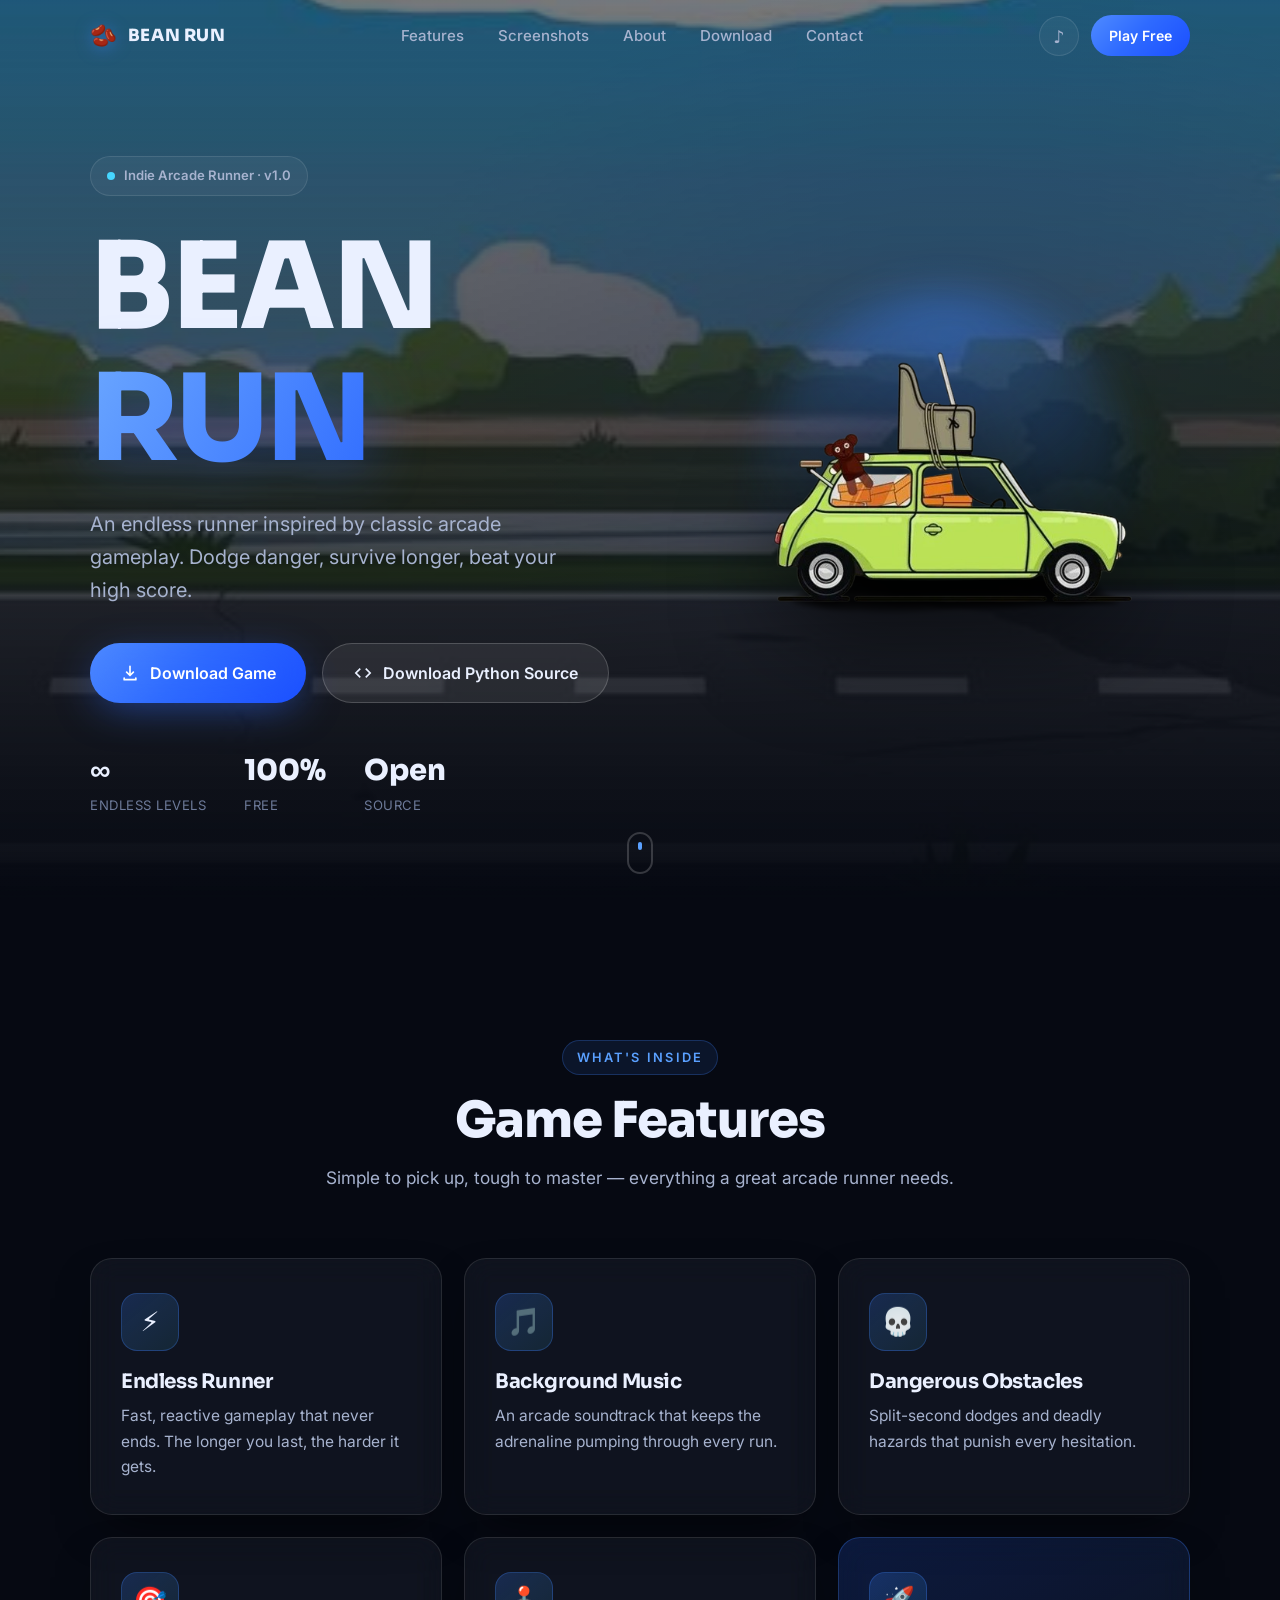
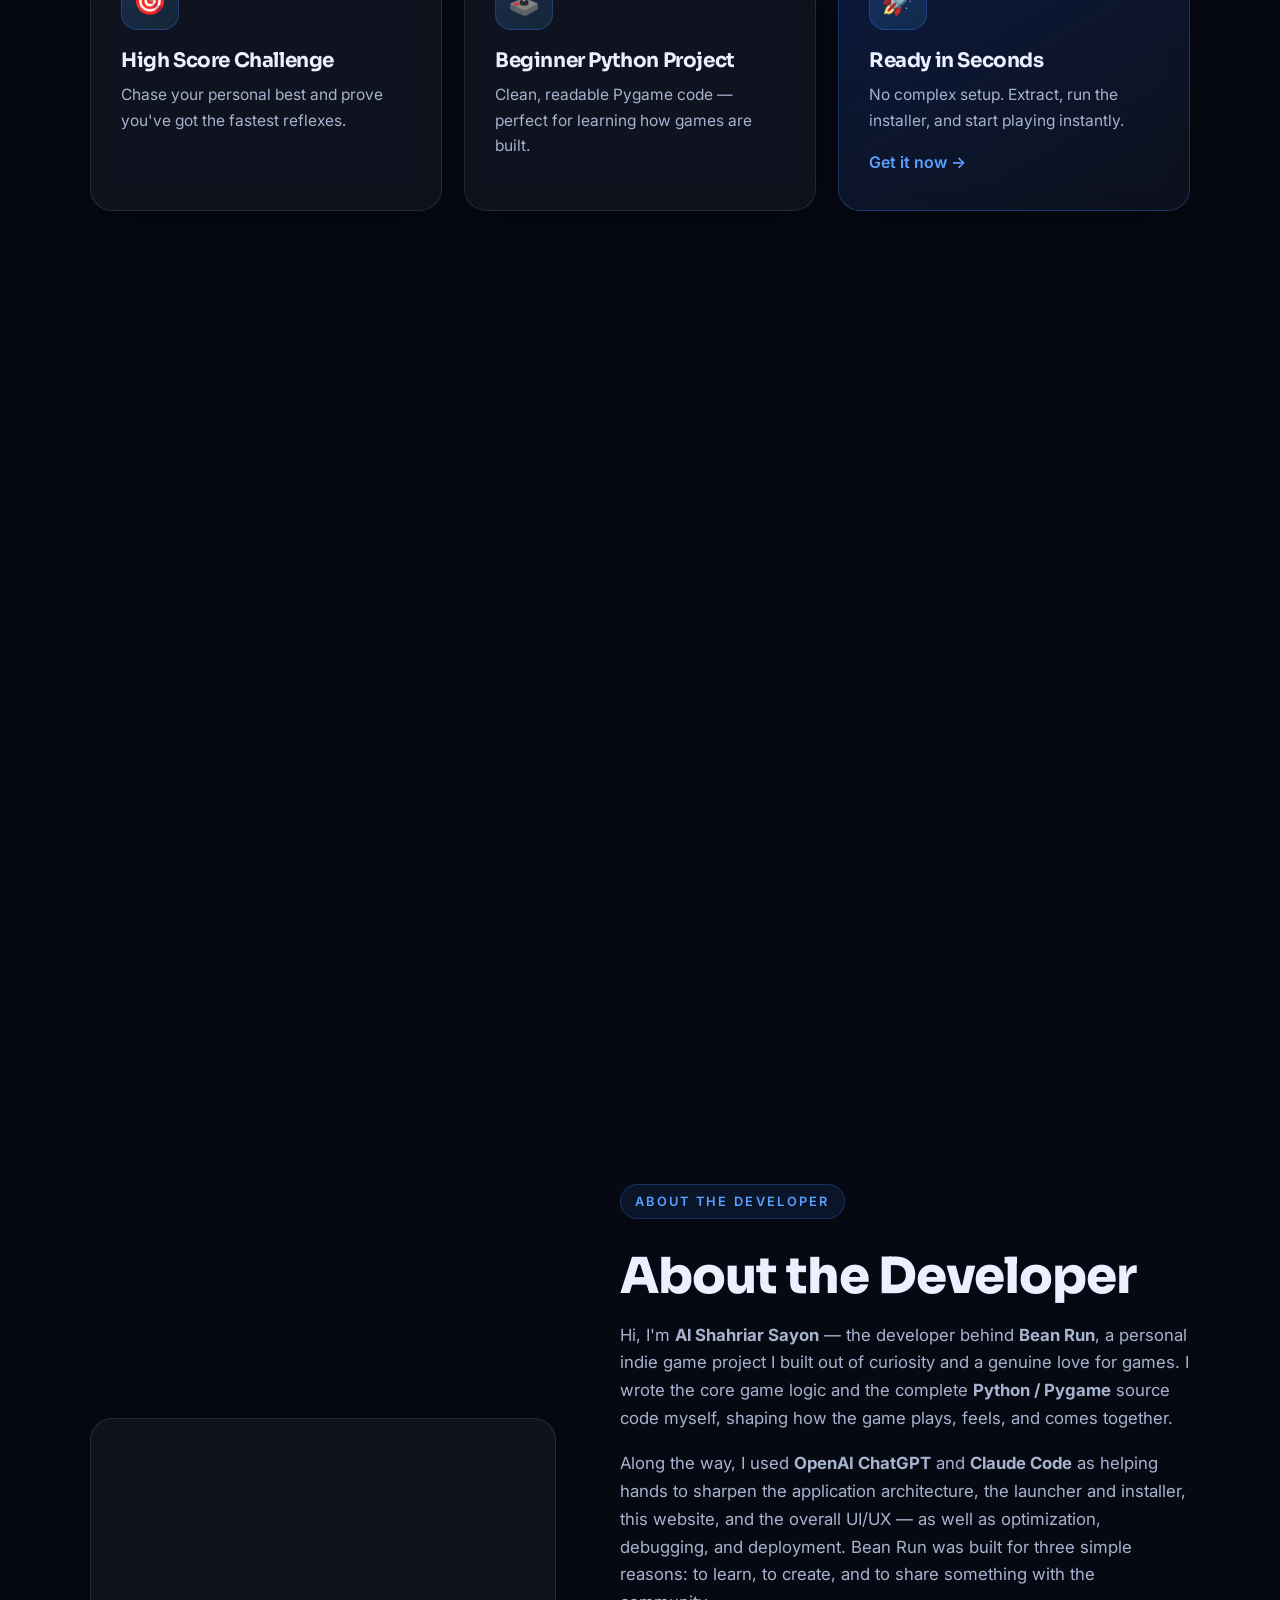
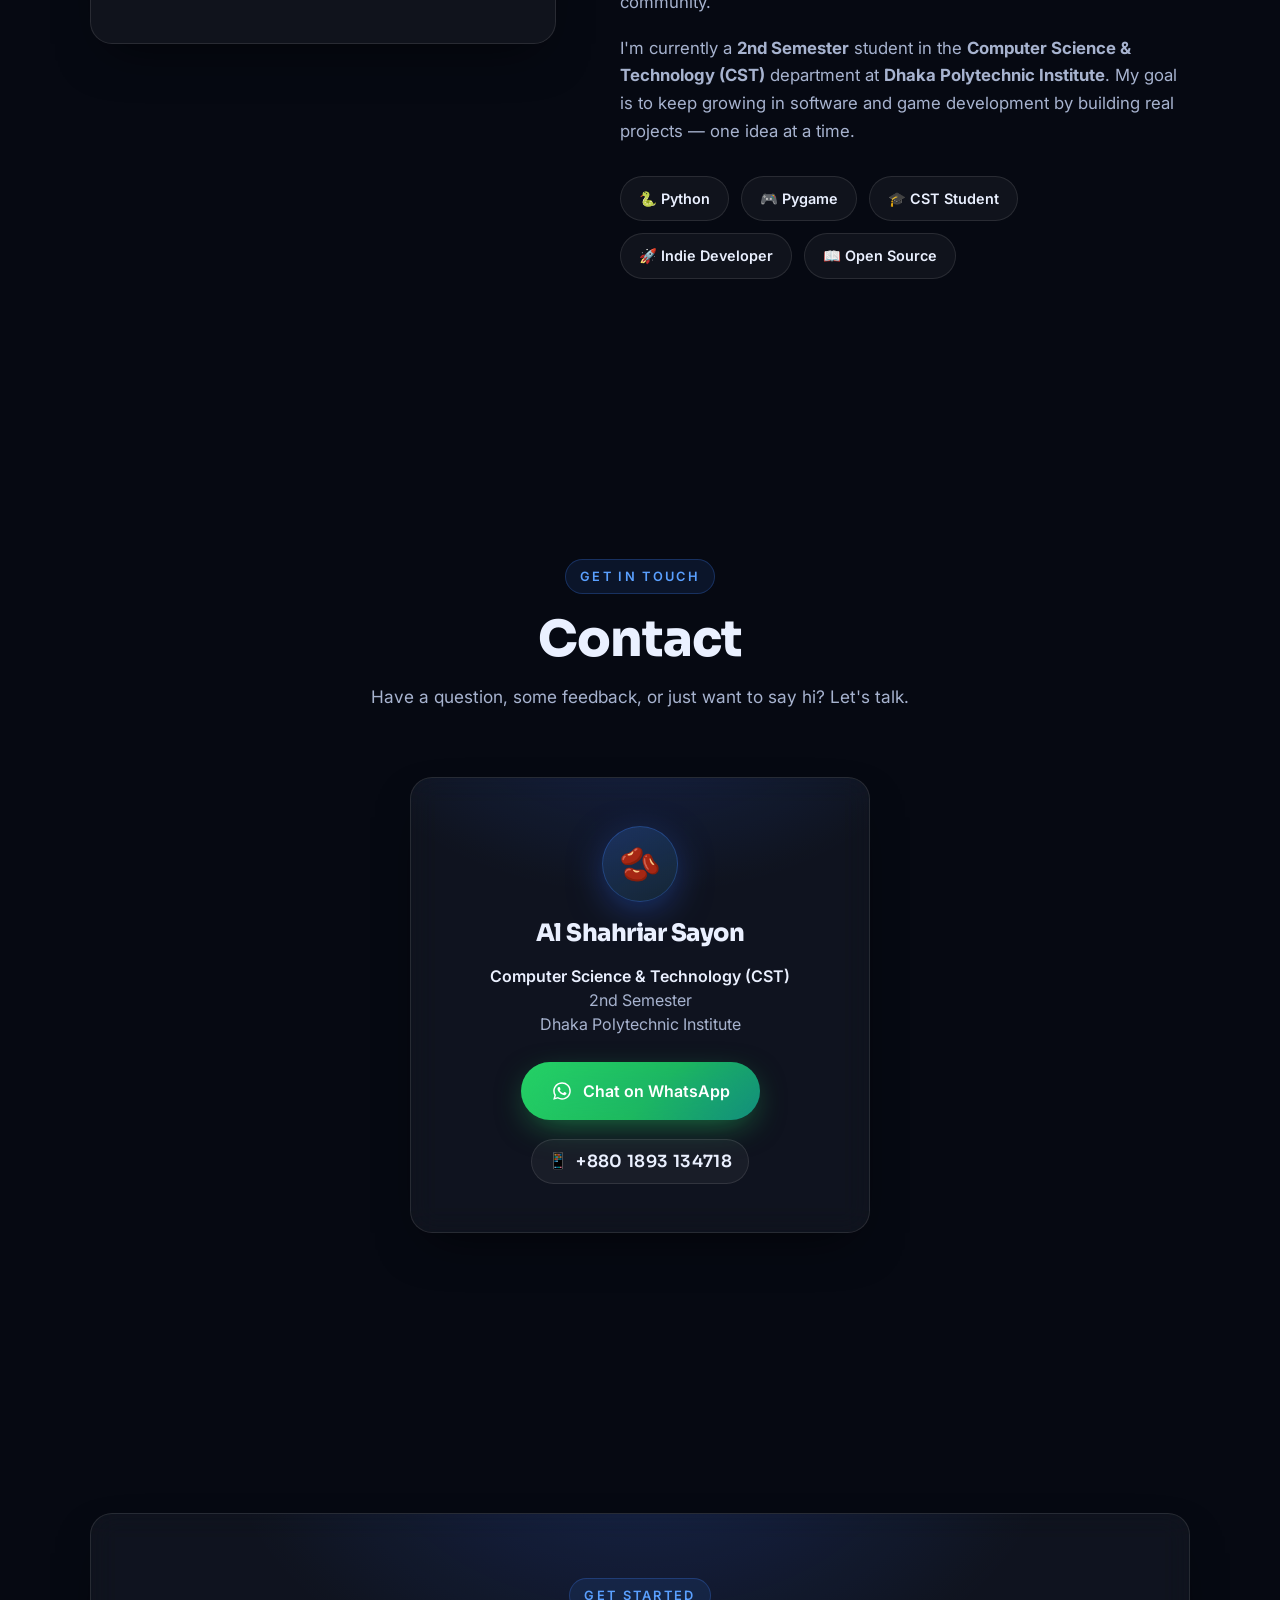
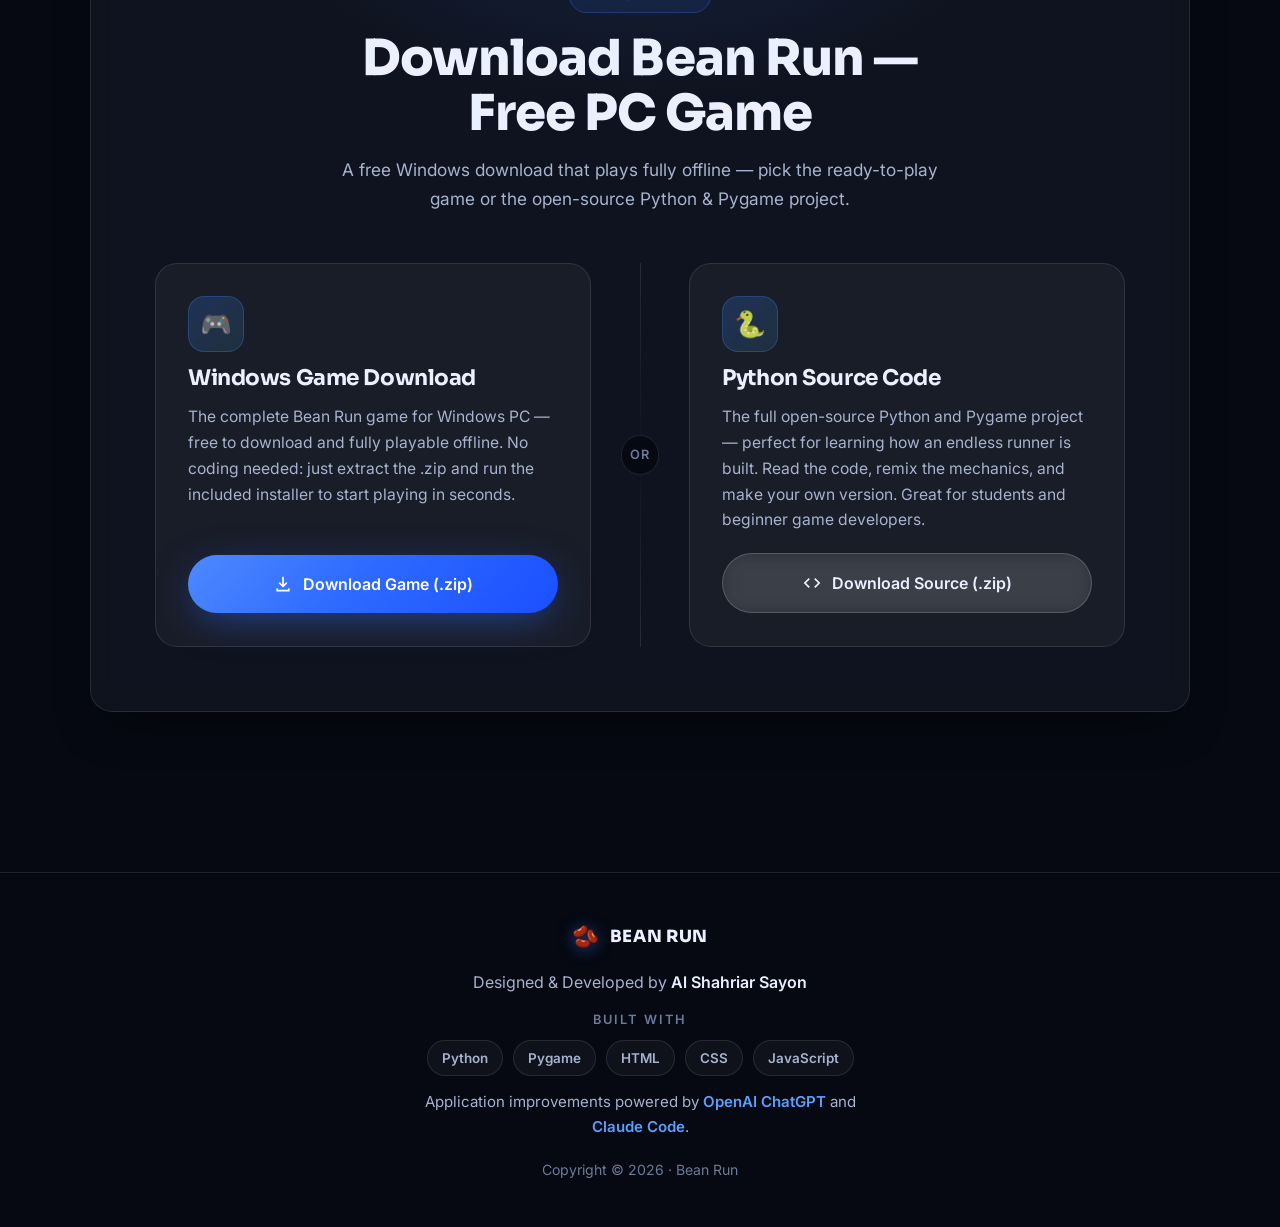
==== index.html @ 78204b46 "Add files via upload" ====
<!DOCTYPE html>
<html lang="en">
<head>
  <meta charset="UTF-8" />
  <meta name="viewport" content="width=device-width, initial-scale=1.0" />

  <!-- ============ PRIMARY SEO META ============ -->
  <title>Bean Run — Endless Arcade Runner | Free Python &amp; Pygame Game</title>
  <meta name="description" content="Bean Run is a free endless arcade runner made with Python and Pygame — a fun, Mr Bean inspired casual runner. Dodge danger, survive longer, and beat your high score. Download the Windows game or the open-source Python code." />
  <meta name="keywords" content="Bean Run, Bean Run Game, Bean Runner, Python Game, Pygame Game, Endless Runner, Arcade Runner, Free PC Game, Mr Bean Inspired Runner, Mr Bean Style Game, Casual Endless Runner, open source game" />
  <meta name="author" content="Al Shahriar Sayon" />
  <meta name="creator" content="Al Shahriar Sayon" />
  <meta name="publisher" content="Bean Run" />
  <meta name="application-name" content="Bean Run" />
  <meta name="robots" content="index, follow, max-image-preview:large, max-snippet:-1, max-video-preview:-1" />
  <meta name="googlebot" content="index, follow, max-image-preview:large, max-snippet:-1, max-video-preview:-1" />
  <meta name="rating" content="General" />
  <meta name="theme-color" content="#060912" />
  <meta name="color-scheme" content="dark" />
  <meta name="format-detection" content="telephone=no" />

  <!-- Canonical -->
  <link rel="canonical" href="https://mr-bean-run.vercel.app/" />

  <!-- ============ FAVICONS / ICONS ============ -->
  <link rel="icon" href="/assets/icon.ico" sizes="any" />
  <link rel="icon" type="image/x-icon" href="/assets/icon.ico" />
  <link rel="shortcut icon" href="/assets/icon.ico" />
  <link rel="apple-touch-icon" href="/assets/icon.ico" />
  <link rel="mask-icon" href="/assets/icon.ico" color="#3d82ff" />

  <!-- Web app manifests -->
  <link rel="manifest" href="/site.webmanifest" />

  <!-- Microsoft Tile -->
  <meta name="msapplication-TileColor" content="#060912" />
  <meta name="msapplication-TileImage" content="/assets/icon.ico" />
  <meta name="msapplication-config" content="/browserconfig.xml" />

  <!-- ============ OPEN GRAPH (Facebook · Discord · LinkedIn) ============ -->
  <meta property="og:type" content="website" />
  <meta property="og:site_name" content="Bean Run" />
  <meta property="og:title" content="Bean Run — Endless Arcade Runner | Free Python &amp; Pygame Game" />
  <meta property="og:description" content="A free, Mr Bean inspired endless arcade runner built with Python &amp; Pygame. Dodge danger, survive longer, beat your high score." />
  <meta property="og:url" content="https://mr-bean-run.vercel.app/" />
  <meta property="og:image" content="https://mr-bean-run.vercel.app/assets/main.png" />
  <meta property="og:image:secure_url" content="https://mr-bean-run.vercel.app/assets/main.png" />
  <meta property="og:image:type" content="image/png" />
  <meta property="og:image:width" content="1200" />
  <meta property="og:image:height" content="630" />
  <meta property="og:image:alt" content="Bean Run — endless arcade runner gameplay art" />
  <meta property="og:locale" content="en_US" />

  <!-- ============ TWITTER / X CARD ============ -->
  <meta name="twitter:card" content="summary_large_image" />
  <meta name="twitter:title" content="Bean Run — Endless Arcade Runner | Free Python &amp; Pygame Game" />
  <meta name="twitter:description" content="A free, Mr Bean inspired endless arcade runner built with Python &amp; Pygame. Dodge danger, survive longer, beat your high score." />
  <meta name="twitter:image" content="https://mr-bean-run.vercel.app/assets/main.png" />
  <meta name="twitter:image:alt" content="Bean Run — endless arcade runner gameplay art" />

  <!-- ============ PERFORMANCE HINTS ============ -->
  <link rel="preconnect" href="https://fonts.googleapis.com" />
  <link rel="preconnect" href="https://fonts.gstatic.com" crossorigin />
  <link rel="preload" as="image" href="assets/bg.jpg" fetchpriority="high" />
  <link rel="preload" as="image" href="assets/main.png" fetchpriority="high" />
  <link rel="preload" as="style" href="style.css" />

  <!-- Fonts -->
  <link href="https://fonts.googleapis.com/css2?family=Sora:wght@400;600;700;800&family=Inter:wght@400;500;600&display=swap" rel="stylesheet" />

  <link rel="stylesheet" href="style.css" />

  <!-- ============ STRUCTURED DATA (JSON-LD) ============ -->
  <script type="application/ld+json">
  {
    "@context": "https://schema.org",
    "@graph": [
      {
        "@type": "WebSite",
        "@id": "https://mr-bean-run.vercel.app/#website",
        "url": "https://mr-bean-run.vercel.app/",
        "name": "Bean Run",
        "description": "Free endless arcade runner built with Python and Pygame — a Mr Bean inspired casual runner game.",
        "inLanguage": "en",
        "publisher": { "@id": "https://mr-bean-run.vercel.app/#organization" }
      },
      {
        "@type": "Organization",
        "@id": "https://mr-bean-run.vercel.app/#organization",
        "name": "Bean Run",
        "url": "https://mr-bean-run.vercel.app/",
        "logo": {
          "@type": "ImageObject",
          "url": "https://mr-bean-run.vercel.app/assets/icon.ico"
        },
        "founder": {
          "@type": "Person",
          "name": "Al Shahriar Sayon"
        }
      },
      {
        "@type": "VideoGame",
        "@id": "https://mr-bean-run.vercel.app/#game",
        "name": "Bean Run",
        "alternateName": ["Bean Runner", "Bean Run Game", "Mr Bean Runner"],
        "url": "https://mr-bean-run.vercel.app/",
        "description": "Bean Run is a free, Mr Bean inspired endless arcade runner built with Python and Pygame. Dodge danger, survive longer, and beat your high score.",
        "image": "https://mr-bean-run.vercel.app/assets/main.png",
        "screenshot": [
          "https://mr-bean-run.vercel.app/assets/start.png",
          "https://mr-bean-run.vercel.app/assets/main.png",
          "https://mr-bean-run.vercel.app/assets/Danger.png",
          "https://mr-bean-run.vercel.app/assets/Game%20over.png"
        ],
        "genre": ["Arcade", "Endless Runner", "Casual", "Indie"],
        "gamePlatform": ["PC", "Windows"],
        "operatingSystem": "Windows",
        "applicationCategory": "GameApplication",
        "playMode": "SinglePlayer",
        "inLanguage": "en",
        "author": { "@type": "Person", "name": "Al Shahriar Sayon" },
        "publisher": { "@id": "https://mr-bean-run.vercel.app/#organization" },
        "softwareVersion": "1.0",
        "offers": {
          "@type": "Offer",
          "price": "0",
          "priceCurrency": "USD",
          "availability": "https://schema.org/InStock",
          "url": "https://mr-bean-run.vercel.app/#download"
        }
      },
      {
        "@type": "SoftwareApplication",
        "@id": "https://mr-bean-run.vercel.app/#software",
        "name": "Bean Run",
        "operatingSystem": "Windows",
        "applicationCategory": "GameApplication",
        "softwareVersion": "1.0",
        "downloadUrl": "https://mr-bean-run.vercel.app/#download",
        "fileFormat": "application/zip",
        "programmingLanguage": "Python",
        "description": "Free endless arcade runner for Windows built with Python and Pygame. Download the ready-to-play game or the open-source Python source code.",
        "author": { "@type": "Person", "name": "Al Shahriar Sayon" },
        "offers": {
          "@type": "Offer",
          "price": "0",
          "priceCurrency": "USD",
          "availability": "https://schema.org/InStock"
        }
      },
      {
        "@type": "BreadcrumbList",
        "@id": "https://mr-bean-run.vercel.app/#breadcrumb",
        "itemListElement": [
          { "@type": "ListItem", "position": 1, "name": "Home", "item": "https://mr-bean-run.vercel.app/" },
          { "@type": "ListItem", "position": 2, "name": "Features", "item": "https://mr-bean-run.vercel.app/#features" },
          { "@type": "ListItem", "position": 3, "name": "Screenshots", "item": "https://mr-bean-run.vercel.app/#screenshots" },
          { "@type": "ListItem", "position": 4, "name": "About", "item": "https://mr-bean-run.vercel.app/#about" },
          { "@type": "ListItem", "position": 5, "name": "Download", "item": "https://mr-bean-run.vercel.app/#download" },
          { "@type": "ListItem", "position": 6, "name": "Contact", "item": "https://mr-bean-run.vercel.app/#contact" }
        ]
      }
    ]
  }
  </script>
</head>
<body>

  <!-- Animated particle background (canvas) -->
  <canvas id="particles" aria-hidden="true"></canvas>

  <!-- ============ NAVBAR ============ -->
  <header class="nav" id="nav">
    <div class="nav__inner container">
      <a href="#hero" class="nav__brand" aria-label="Bean Run home">
        <span class="nav__logo">🫘</span>
        <span class="nav__name">BEAN&nbsp;RUN</span>
      </a>

      <nav class="nav__links" aria-label="Primary">
        <a href="#features">Features</a>
        <a href="#screenshots">Screenshots</a>
        <a href="#about">About</a>
        <a href="#download">Download</a>
        <a href="#contact">Contact</a>
      </nav>

      <div class="nav__actions">
        <!-- Background music toggle (uses music.mp3) -->
        <button id="musicToggle" class="music-btn" aria-pressed="false" aria-label="Toggle background music" title="Toggle music">
          <span class="music-btn__icon">♪</span>
        </button>
        <a href="https://mega.nz/file/xd0n3I4A#4ooSatljnkXwECrSktb1KeLJcZ2_J_7GzlfDALbh_UU" class="btn btn--mini" target="_blank" rel="noopener noreferrer">Play Free</a>
        <button id="navToggle" class="nav__burger" aria-label="Open menu" aria-expanded="false">
          <span></span><span></span><span></span>
        </button>
      </div>
    </div>
  </header>

  <main>
    <!-- ============ HERO ============ -->
    <section class="hero" id="hero">
      <!-- Parallax background layer -->
      <div class="hero__bg" id="heroBg"></div>
      <div class="hero__overlay"></div>

      <div class="hero__inner container">
        <div class="hero__content reveal" data-reveal="up">
          <span class="hero__badge">
            <span class="pulse-dot"></span> Indie Arcade Runner · v1.0
          </span>

          <h1 class="hero__title">
            <span class="hero__title-line">BEAN</span>
            <span class="hero__title-line hero__title-accent">RUN</span>
          </h1>

          <p class="hero__subtitle">
            An endless runner inspired by classic arcade gameplay.
            Dodge danger, survive longer, beat your high score.
          </p>

          <div class="hero__cta">
            <a href="https://mega.nz/file/xd0n3I4A#4ooSatljnkXwECrSktb1KeLJcZ2_J_7GzlfDALbh_UU" class="btn btn--primary ripple" data-glow target="_blank" rel="noopener noreferrer">
              <svg class="btn__icon" viewBox="0 0 24 24" width="20" height="20" aria-hidden="true">
                <path fill="currentColor" d="M12 3a1 1 0 0 1 1 1v8.59l2.3-2.3a1 1 0 1 1 1.4 1.42l-4 4a1 1 0 0 1-1.4 0l-4-4a1 1 0 1 1 1.4-1.42l2.3 2.3V4a1 1 0 0 1 1-1Zm-7 14a1 1 0 0 1 1 1v1h12v-1a1 1 0 1 1 2 0v2a1 1 0 0 1-1 1H5a1 1 0 0 1-1-1v-2a1 1 0 0 1 1-1Z"/>
              </svg>
              <span>Download Game</span>
            </a>

            <a href="Downloads/PYLITE%20GAME.zip" download class="btn btn--glass ripple">
              <svg class="btn__icon" viewBox="0 0 24 24" width="20" height="20" aria-hidden="true">
                <path fill="currentColor" d="M9.4 16.6 4.8 12l4.6-4.6L8 6l-6 6 6 6 1.4-1.4Zm5.2 0L19.2 12l-4.6-4.6L16 6l6 6-6 6-1.4-1.4Z"/>
              </svg>
              <span>Download Python Source</span>
            </a>
          </div>

          <ul class="hero__stats">
            <li><strong>∞</strong><span>Endless Levels</span></li>
            <li><strong>100%</strong><span>Free</span></li>
            <li><strong>Open</strong><span>Source</span></li>
          </ul>
        </div>

        <div class="hero__art reveal" data-reveal="right">
          <div class="hero__art-glow"></div>
          <img src="assets/main.png" alt="Bean Run gameplay — the bean character running and dodging obstacles in this Python and Pygame endless arcade runner" class="hero__img floating" width="520" height="520" decoding="async" fetchpriority="high" />
        </div>
      </div>

      <a href="#features" class="hero__scroll" aria-label="Scroll to features">
        <span class="mouse"></span>
      </a>
    </section>

    <!-- ============ FEATURES ============ -->
    <section class="section features" id="features">
      <div class="container">
        <div class="section__head reveal" data-reveal="up">
          <span class="eyebrow">What's inside</span>
          <h2 class="section__title">Game Features</h2>
          <p class="section__lead">Simple to pick up, tough to master — everything a great arcade runner needs.</p>
        </div>

        <div class="feature-grid">
          <article class="card feature-card reveal" data-reveal="up" style="--d:0ms">
            <div class="feature-card__icon">⚡</div>
            <h3>Endless Runner</h3>
            <p>Fast, reactive gameplay that never ends. The longer you last, the harder it gets.</p>
          </article>

          <article class="card feature-card reveal" data-reveal="up" style="--d:80ms">
            <div class="feature-card__icon">🎵</div>
            <h3>Background Music</h3>
            <p>An arcade soundtrack that keeps the adrenaline pumping through every run.</p>
          </article>

          <article class="card feature-card reveal" data-reveal="up" style="--d:160ms">
            <div class="feature-card__icon">💀</div>
            <h3>Dangerous Obstacles</h3>
            <p>Split-second dodges and deadly hazards that punish every hesitation.</p>
          </article>

          <article class="card feature-card reveal" data-reveal="up" style="--d:240ms">
            <div class="feature-card__icon">🎯</div>
            <h3>High Score Challenge</h3>
            <p>Chase your personal best and prove you've got the fastest reflexes.</p>
          </article>

          <article class="card feature-card reveal" data-reveal="up" style="--d:320ms">
            <div class="feature-card__icon">🕹️</div>
            <h3>Beginner Python Project</h3>
            <p>Clean, readable Pygame code — perfect for learning how games are built.</p>
          </article>

          <article class="card feature-card feature-card--cta reveal" data-reveal="up" style="--d:400ms">
            <div class="feature-card__icon">🚀</div>
            <h3>Ready in Seconds</h3>
            <p>No complex setup. Extract, run the installer, and start playing instantly.</p>
            <a href="#download" class="feature-card__link">Get it now →</a>
          </article>
        </div>
      </div>
    </section>

    <!-- ============ SCREENSHOTS ============ -->
    <section class="section screenshots" id="screenshots">
      <div class="container">
        <div class="section__head reveal" data-reveal="up">
          <span class="eyebrow">Take a look</span>
          <h2 class="section__title">Screenshots</h2>
          <p class="section__lead">Click any image to view it up close.</p>
        </div>

        <div class="gallery">
          <button class="shot reveal" data-reveal="up" data-full="assets/start.png" style="--d:0ms" aria-label="View Bean Run start screen full size">
            <img src="assets/start.png" alt="Bean Run start screen with the game title and play prompt" loading="lazy" decoding="async" />
            <span class="shot__caption">Start Screen</span>
          </button>

          <button class="shot reveal" data-reveal="up" data-full="assets/main.png" style="--d:80ms" aria-label="View Bean Run gameplay full size">
            <img src="assets/main.png" alt="Bean Run in-game action showing the bean character running past arcade obstacles" loading="lazy" decoding="async" />
            <span class="shot__caption">Gameplay</span>
          </button>

          <button class="shot reveal" data-reveal="up" data-full="assets/Danger.png" style="--d:160ms" aria-label="View Bean Run danger moment full size">
            <img src="assets/Danger.png" alt="Bean Run danger moment as the player dodges a deadly obstacle" loading="lazy" decoding="async" />
            <span class="shot__caption">Danger!</span>
          </button>

          <button class="shot reveal" data-reveal="up" data-full="assets/Game over.png" style="--d:240ms" aria-label="View Bean Run game over screen full size">
            <img src="assets/Game over.png" alt="Bean Run game over screen displaying the final high score" loading="lazy" decoding="async" />
            <span class="shot__caption">Game Over</span>
          </button>
        </div>
      </div>
    </section>

    <!-- ============ ABOUT ============ -->
    <section class="section about" id="about" aria-labelledby="about-title">
      <div class="container about__grid">
        <div class="about__art reveal" data-reveal="right">
          <div class="card about__frame">
            <img src="assets/start.png" alt="Bean Run title art from the Python and Pygame endless arcade runner" loading="lazy" decoding="async" width="960" height="720" />
          </div>
        </div>

        <div class="about__content reveal" data-reveal="up">
          <span class="eyebrow">About the developer</span>
          <h2 class="section__title" id="about-title">About the Developer</h2>
          <p>
            Hi, I'm <strong>Al Shahriar Sayon</strong> — the developer behind <strong>Bean Run</strong>,
            a personal indie game project I built out of curiosity and a genuine love for games.
            I wrote the core game logic and the complete <strong>Python / Pygame</strong> source
            code myself, shaping how the game plays, feels, and comes together.
          </p>
          <p>
            Along the way, I used <strong>OpenAI ChatGPT</strong> and <strong>Claude Code</strong>
            as helping hands to sharpen the application architecture, the launcher and installer,
            this website, and the overall UI/UX — as well as optimization, debugging, and deployment.
            Bean Run was built for three simple reasons: to learn, to create, and to share something
            with the community.
          </p>
          <p>
            I'm currently a <strong>2nd Semester</strong> student in the
            <strong>Computer Science &amp; Technology (CST)</strong> department at
            <strong>Dhaka Polytechnic Institute</strong>. My goal is to keep growing in software
            and game development by building real projects — one idea at a time.
          </p>

          <ul class="about__tags">
            <li>🐍 Python</li>
            <li>🎮 Pygame</li>
            <li>🎓 CST Student</li>
            <li>🚀 Indie Developer</li>
            <li>📖 Open Source</li>
          </ul>
        </div>
      </div>
    </section>

    <!-- ============ CONTACT ============ -->
    <section class="section contact" id="contact" aria-labelledby="contact-title">
      <div class="container">
        <div class="section__head reveal" data-reveal="up">
          <span class="eyebrow">Get in touch</span>
          <h2 class="section__title" id="contact-title">Contact</h2>
          <p class="section__lead">Have a question, some feedback, or just want to say hi? Let's talk.</p>
        </div>

        <div class="contact__card card reveal" data-reveal="up" role="group" aria-label="Developer contact details">
          <div class="contact__avatar" aria-hidden="true">🫘</div>

          <h3 class="contact__name">Al Shahriar Sayon</h3>

          <dl class="contact__edu">
            <dt class="visually-hidden">Field of study</dt>
            <dd>Computer Science &amp; Technology (CST)</dd>
            <dt class="visually-hidden">Semester</dt>
            <dd>2nd Semester</dd>
            <dt class="visually-hidden">Institute</dt>
            <dd>Dhaka Polytechnic Institute</dd>
          </dl>

          <a
            href="https://wa.me/8801893134718"
            class="btn wa-btn ripple"
            target="_blank"
            rel="noopener noreferrer"
            aria-label="Chat with Al Shahriar Sayon on WhatsApp (opens in a new tab)"
          >
            <svg class="wa-btn__icon" viewBox="0 0 32 32" width="22" height="22" aria-hidden="true" focusable="false">
              <path fill="currentColor" d="M16.003 3.2c-7.06 0-12.8 5.74-12.8 12.8 0 2.257.59 4.462 1.712 6.41L3.2 28.8l6.57-1.723a12.74 12.74 0 0 0 6.233 1.613h.005c7.06 0 12.8-5.74 12.8-12.8 0-3.42-1.332-6.635-3.752-9.056A12.72 12.72 0 0 0 16.003 3.2Zm0 23.36h-.004a10.6 10.6 0 0 1-5.4-1.48l-.387-.23-4.003 1.05 1.068-3.903-.252-.4a10.56 10.56 0 0 1-1.62-5.6c0-5.867 4.774-10.64 10.645-10.64a10.57 10.57 0 0 1 7.52 3.122 10.55 10.55 0 0 1 3.116 7.524c0 5.868-4.773 10.641-10.68 10.641Zm5.84-7.968c-.32-.16-1.893-.934-2.187-1.04-.293-.107-.507-.16-.72.16-.213.32-.826 1.04-1.013 1.253-.187.213-.373.24-.693.08-.32-.16-1.35-.498-2.573-1.588-.951-.848-1.593-1.896-1.78-2.216-.187-.32-.02-.493.14-.652.144-.144.32-.373.48-.56.16-.187.213-.32.32-.533.107-.213.053-.4-.027-.56-.08-.16-.72-1.735-.987-2.375-.26-.624-.524-.54-.72-.55l-.613-.01c-.213 0-.56.08-.853.4-.293.32-1.12 1.094-1.12 2.669 0 1.574 1.147 3.095 1.307 3.308.16.213 2.253 3.44 5.46 4.826.763.33 1.358.527 1.822.674.766.244 1.463.21 2.014.127.614-.092 1.893-.774 2.16-1.52.267-.747.267-1.387.187-1.52-.08-.134-.293-.213-.613-.373Z"/>
            </svg>
            <span>Chat on WhatsApp</span>
          </a>

          <a class="contact__phone" href="https://wa.me/8801893134718" target="_blank" rel="noopener noreferrer" aria-label="Phone number, plus eight eight zero one eight nine three one three four seven one eight">
            <span class="contact__phone-icon" aria-hidden="true">📱</span>
            +880 1893 134718
          </a>
        </div>
      </div>
    </section>

    <!-- ============ DOWNLOAD ============ -->
    <section class="section download" id="download">
      <div class="container">
        <div class="download__panel card reveal" data-reveal="up">
          <div class="download__head">
            <span class="eyebrow">Get started</span>
            <h2 class="section__title">Download Bean Run — Free PC Game</h2>
            <p class="section__lead">A free Windows download that plays fully offline — pick the ready-to-play game or the open-source Python &amp; Pygame project.</p>
          </div>

          <div class="download__grid">
            <div class="download__item">
              <div class="download__item-icon">🎮</div>
              <h3>Windows Game Download</h3>
              <p>
                The complete Bean Run game for Windows PC — free to download and fully
                playable offline. No coding needed: just extract the .zip and run the
                included installer to start playing in seconds.
              </p>
              <a href="https://mega.nz/file/xd0n3I4A#4ooSatljnkXwECrSktb1KeLJcZ2_J_7GzlfDALbh_UU" class="btn btn--primary ripple" data-glow target="_blank" rel="noopener noreferrer">
                <svg class="btn__icon" viewBox="0 0 24 24" width="20" height="20" aria-hidden="true">
                  <path fill="currentColor" d="M12 3a1 1 0 0 1 1 1v8.59l2.3-2.3a1 1 0 1 1 1.4 1.42l-4 4a1 1 0 0 1-1.4 0l-4-4a1 1 0 1 1 1.4-1.42l2.3 2.3V4a1 1 0 0 1 1-1Zm-7 14a1 1 0 0 1 1 1v1h12v-1a1 1 0 1 1 2 0v2a1 1 0 0 1-1 1H5a1 1 0 0 1-1-1v-2a1 1 0 0 1 1-1Z"/>
                </svg>
                <span>Download Game (.zip)</span>
              </a>
            </div>

            <div class="download__divider" aria-hidden="true"><span>or</span></div>

            <div class="download__item">
              <div class="download__item-icon">🐍</div>
              <h3>Python Source Code</h3>
              <p>
                The full open-source Python and Pygame project — perfect for learning how an
                endless runner is built. Read the code, remix the mechanics, and make your
                own version. Great for students and beginner game developers.
              </p>
              <a href="Downloads/PYLITE%20GAME.zip" download class="btn btn--glass ripple">
                <svg class="btn__icon" viewBox="0 0 24 24" width="20" height="20" aria-hidden="true">
                  <path fill="currentColor" d="M9.4 16.6 4.8 12l4.6-4.6L8 6l-6 6 6 6 1.4-1.4Zm5.2 0L19.2 12l-4.6-4.6L16 6l6 6-6 6-1.4-1.4Z"/>
                </svg>
                <span>Download Source (.zip)</span>
              </a>
            </div>
          </div>
        </div>
      </div>
    </section>
  </main>

  <!-- ============ FOOTER ============ -->
  <footer class="footer" aria-label="Site footer">
    <div class="container footer__inner">
      <div class="footer__brand">
        <span class="nav__logo">🫘</span>
        <span class="nav__name">BEAN&nbsp;RUN</span>
      </div>

      <p class="footer__credit">
        Designed &amp; Developed by <strong>Al Shahriar Sayon</strong>
      </p>

      <div class="footer__tech" aria-label="Built with">
        <span class="footer__tech-label">Built with</span>
        <ul class="footer__stack">
          <li>Python</li>
          <li>Pygame</li>
          <li>HTML</li>
          <li>CSS</li>
          <li>JavaScript</li>
        </ul>
      </div>

      <p class="footer__powered">
        Application improvements powered by
        <strong>OpenAI ChatGPT</strong> and <strong>Claude Code</strong>.
      </p>

      <p class="footer__copy">Copyright © 2026 · Bean Run</p>
    </div>
  </footer>

  <!-- ============ IMAGE MODAL ============ -->
  <div class="modal" id="modal" aria-hidden="true" role="dialog" aria-label="Screenshot preview">
    <button class="modal__close" id="modalClose" aria-label="Close preview">&times;</button>
    <img class="modal__img" id="modalImg" src="" alt="Screenshot preview" />
  </div>

  <!-- Background music -->
  <audio id="bgMusic" src="assets/music.mp3" loop preload="none"></audio>

  <script src="script.js"></script>
</body>
</html>
---- style.css ----
/* =========================================================
   BEAN RUN — Landing Page
   Modern glassmorphism · dark theme · blue accents
   ========================================================= */

/* ---------- Design tokens ---------- */
:root {
  --bg:            #060912;
  --bg-2:          #0a0f1e;
  --surface:       rgba(255, 255, 255, 0.045);
  --surface-2:     rgba(255, 255, 255, 0.08);
  --stroke:        rgba(255, 255, 255, 0.10);
  --stroke-strong: rgba(255, 255, 255, 0.18);

  --text:          #eaf0ff;
  --text-dim:      #a7b3cf;
  --text-faint:    #6d7a99;

  --blue:          #3d82ff;
  --blue-bright:   #5aa0ff;
  --cyan:          #46d6ff;
  --grad-blue:     linear-gradient(135deg, #4f8bff 0%, #2f6bff 45%, #1b4fff 100%);
  --grad-glow:     radial-gradient(circle at 50% 0%, rgba(61,130,255,.55), transparent 70%);

  --radius:        22px;
  --radius-sm:     14px;
  --shadow-soft:   0 20px 50px -20px rgba(0, 0, 0, .65);
  --shadow-glow:   0 10px 40px -8px rgba(47, 107, 255, .55);

  --maxw:          1180px;
  --ease:          cubic-bezier(.22, 1, .36, 1);
}

/* ---------- Reset ---------- */
*, *::before, *::after { box-sizing: border-box; margin: 0; padding: 0; }

html { scroll-behavior: smooth; -webkit-text-size-adjust: 100%; }

body {
  font-family: "Inter", system-ui, -apple-system, sans-serif;
  background: var(--bg);
  color: var(--text);
  line-height: 1.65;
  overflow-x: hidden;
  min-height: 100vh;
  /* subtle ambient blue glows behind everything */
  background-image:
    radial-gradient(45rem 45rem at 80% -10%, rgba(47,107,255,.16), transparent 60%),
    radial-gradient(40rem 40rem at 0% 20%, rgba(70,214,255,.08), transparent 55%);
  background-attachment: fixed;
}

img { display: block; max-width: 100%; height: auto; }
a { color: inherit; text-decoration: none; }
button { font-family: inherit; cursor: pointer; border: none; background: none; color: inherit; }

h1, h2, h3 { font-family: "Sora", "Inter", sans-serif; line-height: 1.1; letter-spacing: -.02em; }

/* ---------- Layout helpers ---------- */
.container { width: 100%; max-width: var(--maxw); margin-inline: auto; padding-inline: clamp(20px, 5vw, 40px); }

.section { padding-block: clamp(70px, 11vw, 140px); position: relative; }

.section__head { max-width: 640px; margin: 0 auto clamp(40px, 6vw, 66px); text-align: center; }
.eyebrow {
  display: inline-block;
  font-size: .8rem; font-weight: 600; letter-spacing: .18em; text-transform: uppercase;
  color: var(--blue-bright);
  padding: 6px 14px; border-radius: 999px;
  background: rgba(61,130,255,.10); border: 1px solid rgba(61,130,255,.25);
  margin-bottom: 18px;
}
.section__title { font-size: clamp(2rem, 4.5vw, 3.1rem); font-weight: 800; }
.section__lead { margin-top: 16px; color: var(--text-dim); font-size: 1.08rem; }

/* ---------- Particle canvas ---------- */
#particles {
  position: fixed; inset: 0; z-index: 0;
  width: 100%; height: 100%;
  pointer-events: none;
}

/* keep content above canvas */
.nav, main, .footer { position: relative; z-index: 2; }

/* =========================================================
   NAVBAR
   ========================================================= */
.nav {
  position: fixed; top: 0; left: 0; right: 0; z-index: 50;
  transition: background .4s var(--ease), backdrop-filter .4s var(--ease), border-color .4s;
  border-bottom: 1px solid transparent;
}
.nav.is-scrolled {
  background: rgba(6, 9, 18, .72);
  backdrop-filter: blur(16px) saturate(140%);
  -webkit-backdrop-filter: blur(16px) saturate(140%);
  border-bottom: 1px solid var(--stroke);
}
.nav__inner { display: flex; align-items: center; justify-content: space-between; height: 72px; gap: 18px; }

.nav__brand { display: flex; align-items: center; gap: 10px; font-family: "Sora", sans-serif; font-weight: 800; letter-spacing: .04em; }
.nav__logo { font-size: 1.35rem; filter: drop-shadow(0 2px 8px rgba(61,130,255,.5)); }
.nav__name { font-size: 1.05rem; }

.nav__links { display: flex; gap: 30px; }
.nav__links a {
  font-size: .94rem; color: var(--text-dim); font-weight: 500;
  position: relative; padding: 6px 2px; transition: color .25s;
}
.nav__links a::after {
  content: ""; position: absolute; left: 0; bottom: 0; height: 2px; width: 0;
  background: var(--grad-blue); border-radius: 2px; transition: width .3s var(--ease);
}
.nav__links a:hover { color: var(--text); }
.nav__links a:hover::after { width: 100%; }

.nav__actions { display: flex; align-items: center; gap: 12px; }

.music-btn {
  width: 40px; height: 40px; border-radius: 50%;
  display: grid; place-items: center;
  border: 1px solid var(--stroke); background: var(--surface);
  color: var(--text-dim); font-size: 1.1rem;
  transition: all .3s var(--ease);
}
.music-btn:hover { color: var(--text); border-color: var(--stroke-strong); transform: translateY(-2px); }
.music-btn.is-playing { color: #fff; background: var(--grad-blue); border-color: transparent; box-shadow: var(--shadow-glow); }
.music-btn.is-playing .music-btn__icon { animation: spin 3s linear infinite; }
@keyframes spin { to { transform: rotate(360deg); } }

.nav__burger { display: none; flex-direction: column; gap: 5px; width: 40px; height: 40px; align-items: center; justify-content: center; border-radius: 10px; border: 1px solid var(--stroke); background: var(--surface); }
.nav__burger span { display: block; width: 20px; height: 2px; background: var(--text); border-radius: 2px; transition: transform .3s var(--ease), opacity .3s; }
.nav__burger.is-open span:nth-child(1) { transform: translateY(7px) rotate(45deg); }
.nav__burger.is-open span:nth-child(2) { opacity: 0; }
.nav__burger.is-open span:nth-child(3) { transform: translateY(-7px) rotate(-45deg); }

/* =========================================================
   BUTTONS
   ========================================================= */
.btn {
  position: relative; overflow: hidden;
  display: inline-flex; align-items: center; justify-content: center; gap: 10px;
  font-weight: 600; font-size: 1rem; white-space: nowrap;
  padding: 16px 30px; border-radius: 999px;
  transition: transform .3s var(--ease), box-shadow .3s var(--ease), background .3s;
  will-change: transform;
}
.btn__icon { flex-shrink: 0; }

.btn--primary { background: var(--grad-blue); color: #fff; box-shadow: var(--shadow-glow); }
.btn--primary:hover { transform: translateY(-3px) scale(1.02); box-shadow: 0 14px 46px -6px rgba(47,107,255,.75); }
.btn--primary:active { transform: translateY(-1px) scale(.99); }

/* animated glow ring for primary buttons */
.btn[data-glow]::after {
  content: ""; position: absolute; inset: -2px; border-radius: inherit; z-index: -1;
  background: var(--grad-blue); filter: blur(16px); opacity: .55;
  transition: opacity .3s; animation: glowPulse 2.8s ease-in-out infinite;
}
.btn[data-glow]:hover::after { opacity: .9; }
@keyframes glowPulse { 0%,100% { opacity: .4; } 50% { opacity: .75; } }

.btn--glass {
  background: var(--surface-2); color: var(--text);
  border: 1px solid var(--stroke-strong);
  backdrop-filter: blur(10px); -webkit-backdrop-filter: blur(10px);
}
.btn--glass:hover { transform: translateY(-3px) scale(1.02); background: rgba(255,255,255,.12); border-color: var(--blue-bright); box-shadow: 0 12px 34px -12px rgba(61,130,255,.5); }

.btn--mini { padding: 9px 18px; font-size: .88rem; background: var(--grad-blue); color: #fff; border-radius: 999px; }
.btn--mini:hover { transform: translateY(-2px); box-shadow: var(--shadow-glow); }

/* ripple effect (JS-driven span) */
.ripple > .ripple__wave {
  position: absolute; border-radius: 50%; transform: scale(0);
  background: rgba(255, 255, 255, .45); pointer-events: none;
  animation: ripple .6s linear; mix-blend-mode: overlay;
}
@keyframes ripple { to { transform: scale(2.6); opacity: 0; } }

/* =========================================================
   HERO
   ========================================================= */
.hero { position: relative; min-height: 100vh; display: flex; align-items: center; padding-top: 72px; overflow: hidden; }

.hero__bg {
  position: absolute; inset: -8% 0 0 0; z-index: 0;
  background: url("assets/bg.jpg") center/cover no-repeat;
  transform: scale(1.08); will-change: transform;
  filter: saturate(115%);
}
.hero__overlay {
  position: absolute; inset: 0; z-index: 1;
  background:
    linear-gradient(180deg, rgba(6,9,18,.55) 0%, rgba(6,9,18,.72) 55%, var(--bg) 100%),
    radial-gradient(60rem 40rem at 75% 40%, rgba(47,107,255,.22), transparent 60%);
}

.hero__inner {
  position: relative; z-index: 2;
  display: grid; grid-template-columns: 1.05fr .95fr; align-items: center; gap: clamp(30px, 5vw, 70px);
  width: 100%; padding-block: 60px;
}

.hero__badge {
  display: inline-flex; align-items: center; gap: 9px;
  font-size: .82rem; font-weight: 600; color: var(--text-dim);
  padding: 8px 16px; border-radius: 999px;
  background: var(--surface); border: 1px solid var(--stroke);
  backdrop-filter: blur(10px); -webkit-backdrop-filter: blur(10px);
  margin-bottom: 26px;
}
.pulse-dot { width: 8px; height: 8px; border-radius: 50%; background: var(--cyan); box-shadow: 0 0 0 0 rgba(70,214,255,.7); animation: pulse 2s infinite; }
@keyframes pulse { 0% { box-shadow: 0 0 0 0 rgba(70,214,255,.65); } 70% { box-shadow: 0 0 0 10px rgba(70,214,255,0); } 100% { box-shadow: 0 0 0 0 rgba(70,214,255,0); } }

.hero__title { font-size: clamp(3.4rem, 11vw, 7.5rem); font-weight: 800; margin-bottom: 22px; }
.hero__title-line { display: block; }
.hero__title-accent {
  background: linear-gradient(120deg, #6aa6ff, #2f6bff 60%, #46d6ff);
  -webkit-background-clip: text; background-clip: text; color: transparent;
  filter: drop-shadow(0 6px 30px rgba(47,107,255,.45));
}

.hero__subtitle { font-size: clamp(1.05rem, 1.6vw, 1.25rem); color: var(--text-dim); max-width: 30rem; margin-bottom: 36px; }

.hero__cta { display: flex; flex-wrap: wrap; gap: 16px; margin-bottom: 44px; }

.hero__stats { display: flex; gap: 38px; list-style: none; flex-wrap: wrap; }
.hero__stats li { display: flex; flex-direction: column; }
.hero__stats strong { font-family: "Sora", sans-serif; font-size: 1.8rem; font-weight: 800; color: var(--text); }
.hero__stats span { font-size: .82rem; color: var(--text-faint); letter-spacing: .04em; text-transform: uppercase; }

/* hero art */
.hero__art { position: relative; display: grid; place-items: center; }
.hero__art-glow {
  position: absolute; width: 78%; aspect-ratio: 1; border-radius: 50%;
  background: var(--grad-glow); filter: blur(20px); opacity: .8;
  animation: breathe 6s ease-in-out infinite;
}
@keyframes breathe { 0%,100% { transform: scale(1); opacity: .65; } 50% { transform: scale(1.12); opacity: .9; } }
.hero__img { position: relative; z-index: 1; width: min(100%, 500px); filter: drop-shadow(0 30px 50px rgba(0,0,0,.6)); }

.floating { animation: float 5s ease-in-out infinite; }
@keyframes float { 0%,100% { transform: translateY(0); } 50% { transform: translateY(-18px); } }

/* scroll hint */
.hero__scroll { position: absolute; bottom: 26px; left: 50%; transform: translateX(-50%); z-index: 3; }
.mouse { display: block; width: 26px; height: 42px; border: 2px solid var(--stroke-strong); border-radius: 14px; position: relative; }
.mouse::before { content: ""; position: absolute; top: 8px; left: 50%; width: 4px; height: 8px; background: var(--blue-bright); border-radius: 2px; transform: translateX(-50%); animation: scroll 1.8s ease infinite; }
@keyframes scroll { 0% { opacity: 0; transform: translate(-50%, 0); } 40% { opacity: 1; } 80% { opacity: 0; transform: translate(-50%, 14px); } 100% { opacity: 0; } }

/* =========================================================
   CARDS (shared glass style)
   ========================================================= */
.card {
  background: var(--surface);
  border: 1px solid var(--stroke);
  border-radius: var(--radius);
  backdrop-filter: blur(14px) saturate(130%);
  -webkit-backdrop-filter: blur(14px) saturate(130%);
  box-shadow: var(--shadow-soft);
}

/* =========================================================
   FEATURES
   ========================================================= */
.feature-grid { display: grid; grid-template-columns: repeat(3, 1fr); gap: 22px; }

.feature-card {
  padding: 34px 30px; position: relative; overflow: hidden;
  transition: transform .4s var(--ease), border-color .4s, box-shadow .4s;
}
.feature-card::before {
  content: ""; position: absolute; inset: 0; border-radius: inherit;
  background: radial-gradient(24rem 16rem at var(--mx,50%) var(--my,0%), rgba(61,130,255,.16), transparent 60%);
  opacity: 0; transition: opacity .4s;
}
.feature-card:hover { transform: translateY(-8px); border-color: rgba(61,130,255,.4); box-shadow: 0 30px 60px -30px rgba(47,107,255,.5); }
.feature-card:hover::before { opacity: 1; }

.feature-card__icon {
  width: 58px; height: 58px; border-radius: 16px; display: grid; place-items: center;
  font-size: 1.7rem; margin-bottom: 20px;
  background: linear-gradient(140deg, rgba(61,130,255,.22), rgba(70,214,255,.10));
  border: 1px solid rgba(61,130,255,.28);
}
.feature-card h3 { font-size: 1.25rem; font-weight: 700; margin-bottom: 10px; }
.feature-card p { color: var(--text-dim); font-size: .97rem; }

.feature-card--cta { background: linear-gradient(150deg, rgba(47,107,255,.18), rgba(255,255,255,.03)); border-color: rgba(61,130,255,.3); }
.feature-card__link { display: inline-block; margin-top: 16px; color: var(--blue-bright); font-weight: 600; transition: transform .25s; }
.feature-card__link:hover { transform: translateX(4px); }

/* =========================================================
   SCREENSHOTS
   ========================================================= */
.gallery { display: grid; grid-template-columns: repeat(4, 1fr); gap: 20px; }

.shot {
  position: relative; overflow: hidden; border-radius: var(--radius-sm);
  border: 1px solid var(--stroke); background: var(--bg-2);
  aspect-ratio: 4 / 3; display: block; text-align: left;
  box-shadow: var(--shadow-soft);
  transition: transform .4s var(--ease), border-color .4s, box-shadow .4s;
}
.shot img { width: 100%; height: 100%; object-fit: cover; transition: transform .6s var(--ease); }
.shot::after {
  content: ""; position: absolute; inset: 0;
  background: linear-gradient(180deg, transparent 40%, rgba(6,9,18,.85));
  opacity: .7; transition: opacity .4s;
}
.shot__caption {
  position: absolute; left: 16px; bottom: 14px; z-index: 2;
  font-weight: 600; font-size: .95rem; color: #fff;
  transform: translateY(6px); opacity: .85; transition: transform .4s var(--ease), opacity .4s;
}
.shot:hover { transform: translateY(-6px); border-color: var(--blue-bright); box-shadow: 0 30px 60px -26px rgba(47,107,255,.55); }
.shot:hover img { transform: scale(1.08); }
.shot:hover::after { opacity: .55; }
.shot:hover .shot__caption { transform: translateY(0); opacity: 1; }

/* =========================================================
   ABOUT
   ========================================================= */
.about__grid { display: grid; grid-template-columns: .9fr 1.1fr; gap: clamp(34px, 5vw, 70px); align-items: center; }
.about__frame { padding: 12px; overflow: hidden; }
.about__frame img { border-radius: calc(var(--radius) - 10px); width: 100%; }
.about__content p { color: var(--text-dim); margin-top: 18px; font-size: 1.05rem; }
.about__content .section__title { margin-top: 12px; }

.about__tags { list-style: none; display: flex; flex-wrap: wrap; gap: 12px; margin-top: 30px; }
.about__tags li {
  font-size: .9rem; font-weight: 600; color: var(--text);
  padding: 10px 18px; border-radius: 999px;
  background: var(--surface); border: 1px solid var(--stroke);
  transition: transform .3s var(--ease), border-color .3s;
}
.about__tags li:hover { transform: translateY(-3px); border-color: var(--blue-bright); }

/* =========================================================
   CONTACT
   (glassmorphism card — reuses shared .card + theme tokens)
   ========================================================= */
.contact__card {
  max-width: 460px;
  margin-inline: auto;
  padding: clamp(34px, 5vw, 48px) clamp(26px, 5vw, 44px);
  text-align: center;
  display: flex;
  flex-direction: column;
  align-items: center;
  gap: 18px;
  position: relative;
  overflow: hidden;
  transition: transform .4s var(--ease), border-color .4s, box-shadow .4s;
}
.contact__card::before {
  content: ""; position: absolute; inset: 0; z-index: 0;
  background: radial-gradient(30rem 20rem at 50% -20%, rgba(47,107,255,.20), transparent 65%);
  pointer-events: none;
}
.contact__card:hover { transform: translateY(-6px); border-color: rgba(61,130,255,.35); box-shadow: 0 30px 60px -28px rgba(47,107,255,.5); }
.contact__card > * { position: relative; z-index: 1; }

.contact__avatar {
  width: 76px; height: 76px; border-radius: 50%;
  display: grid; place-items: center; font-size: 2.1rem;
  background: linear-gradient(140deg, rgba(61,130,255,.24), rgba(70,214,255,.10));
  border: 1px solid rgba(61,130,255,.3);
  box-shadow: var(--shadow-glow);
}
.contact__name { font-size: 1.5rem; font-weight: 800; }

.contact__edu { color: var(--text-dim); font-size: 1rem; line-height: 1.5; }
.contact__edu dd { margin: 0; }
.contact__edu dd:first-of-type { color: var(--text); font-weight: 600; }

/* WhatsApp button — reuses .btn (ripple handled by shared .ripple JS) */
.wa-btn {
  margin-top: 8px;
  background: linear-gradient(135deg, #25d366 0%, #1ebe57 55%, #128c7e 100%);
  color: #fff;
  box-shadow: 0 10px 34px -10px rgba(37, 211, 102, .6);
}
.wa-btn::after {
  content: ""; position: absolute; inset: -2px; border-radius: inherit; z-index: -1;
  background: linear-gradient(135deg, #25d366, #128c7e);
  filter: blur(16px); opacity: .5;
  transition: opacity .3s; animation: glowPulse 2.8s ease-in-out infinite;
}
.wa-btn:hover { transform: translateY(-3px) scale(1.02); box-shadow: 0 16px 44px -8px rgba(37, 211, 102, .8); }
.wa-btn:hover::after { opacity: .85; }
.wa-btn:active { transform: translateY(-1px) scale(.99); }
.wa-btn__icon { flex-shrink: 0; }
/* WhatsApp ripple tint (shared JS creates .ripple__wave) */
.wa-btn .ripple__wave { background: rgba(255, 255, 255, .5); }

.contact__phone {
  display: inline-flex; align-items: center; gap: 8px;
  font-family: "Sora", sans-serif; font-weight: 600; font-size: 1.05rem;
  color: var(--text); letter-spacing: .02em;
  padding: 8px 16px; border-radius: 999px;
  background: var(--surface); border: 1px solid var(--stroke);
  transition: transform .3s var(--ease), border-color .3s, color .3s;
}
.contact__phone:hover { transform: translateY(-2px); border-color: #25d366; color: #eafff2; }
.contact__phone-icon { font-size: 1rem; }

/* Screen-reader-only helper (accessibility) */
.visually-hidden {
  position: absolute !important;
  width: 1px; height: 1px;
  padding: 0; margin: -1px;
  overflow: hidden; clip: rect(0 0 0 0); clip-path: inset(50%);
  white-space: nowrap; border: 0;
}

/* =========================================================
   DOWNLOAD
   ========================================================= */
.download__panel { padding: clamp(34px, 5vw, 66px); position: relative; overflow: hidden; }
.download__panel::before {
  content: ""; position: absolute; inset: 0; z-index: 0;
  background: radial-gradient(40rem 26rem at 50% -10%, rgba(47,107,255,.20), transparent 65%);
}
.download__head { text-align: center; max-width: 620px; margin: 0 auto 50px; position: relative; z-index: 1; }

.download__grid { display: grid; grid-template-columns: 1fr auto 1fr; gap: 30px; align-items: stretch; position: relative; z-index: 1; }
.download__item {
  display: flex; flex-direction: column; align-items: flex-start; gap: 14px;
  padding: 32px; border-radius: var(--radius);
  background: var(--surface); border: 1px solid var(--stroke);
  transition: transform .4s var(--ease), border-color .4s;
}
.download__item:hover { transform: translateY(-6px); border-color: rgba(61,130,255,.35); }
.download__item-icon {
  width: 56px; height: 56px; border-radius: 16px; display: grid; place-items: center; font-size: 1.6rem;
  background: linear-gradient(140deg, rgba(61,130,255,.22), rgba(70,214,255,.10));
  border: 1px solid rgba(61,130,255,.28);
}
.download__item h3 { font-size: 1.35rem; font-weight: 700; }
.download__item p { color: var(--text-dim); font-size: .98rem; flex-grow: 1; }
.download__item .btn { width: 100%; margin-top: 6px; }

.download__divider { display: grid; place-items: center; position: relative; }
.download__divider::before { content: ""; position: absolute; top: 0; bottom: 0; width: 1px; background: linear-gradient(var(--stroke), transparent, var(--stroke)); }
.download__divider span {
  font-size: .8rem; font-weight: 600; color: var(--text-faint); text-transform: uppercase; letter-spacing: .1em;
  background: var(--bg); padding: 8px; border-radius: 50%; border: 1px solid var(--stroke); position: relative;
}

/* =========================================================
   FOOTER
   ========================================================= */
.footer { border-top: 1px solid var(--stroke); padding-block: 46px; margin-top: 20px; background: rgba(6,9,18,.5); }
.footer__inner { display: flex; flex-direction: column; align-items: center; gap: 14px; text-align: center; }
.footer__brand { display: flex; align-items: center; gap: 10px; font-family: "Sora", sans-serif; font-weight: 800; letter-spacing: .04em; }

.footer__credit { color: var(--text-dim); }
.footer__credit strong { color: var(--text); font-weight: 600; }

.footer__tech { display: flex; flex-direction: column; align-items: center; gap: 10px; }
.footer__tech-label { font-size: .8rem; font-weight: 600; letter-spacing: .16em; text-transform: uppercase; color: var(--text-faint); }
.footer__stack { list-style: none; display: flex; flex-wrap: wrap; justify-content: center; gap: 10px; }
.footer__stack li {
  font-size: .84rem; font-weight: 600; color: var(--text-dim);
  padding: 6px 14px; border-radius: 999px;
  background: var(--surface); border: 1px solid var(--stroke);
  transition: transform .3s var(--ease), border-color .3s, color .3s;
}
.footer__stack li:hover { transform: translateY(-2px); border-color: var(--blue-bright); color: var(--text); }

.footer__powered { color: var(--text-dim); font-size: .94rem; max-width: 30rem; }
.footer__powered strong { color: var(--blue-bright); font-weight: 600; }

.footer__copy { color: var(--text-faint); font-size: .88rem; margin-top: 4px; }

/* =========================================================
   IMAGE MODAL
   ========================================================= */
.modal {
  position: fixed; inset: 0; z-index: 100;
  display: grid; place-items: center; padding: 30px;
  background: rgba(4, 6, 13, .82); backdrop-filter: blur(10px); -webkit-backdrop-filter: blur(10px);
  opacity: 0; visibility: hidden; transition: opacity .35s var(--ease), visibility .35s;
}
.modal.is-open { opacity: 1; visibility: visible; }
.modal__img {
  max-width: min(1000px, 92vw); max-height: 86vh; border-radius: var(--radius-sm);
  border: 1px solid var(--stroke-strong); box-shadow: 0 40px 90px -20px rgba(0,0,0,.8);
  transform: scale(.9); transition: transform .4s var(--ease);
}
.modal.is-open .modal__img { transform: scale(1); }
.modal__close {
  position: absolute; top: 22px; right: 26px; width: 48px; height: 48px; border-radius: 50%;
  font-size: 1.8rem; line-height: 1; color: var(--text);
  background: var(--surface-2); border: 1px solid var(--stroke); transition: all .3s var(--ease);
}
.modal__close:hover { background: var(--blue); border-color: transparent; transform: rotate(90deg); }

/* =========================================================
   SCROLL REVEAL ANIMATIONS
   ========================================================= */
.reveal { opacity: 0; transition: opacity .8s var(--ease), transform .8s var(--ease); transition-delay: var(--d, 0ms); will-change: opacity, transform; }
.reveal[data-reveal="up"]    { transform: translateY(46px); }
.reveal[data-reveal="right"] { transform: translateX(46px); }
.reveal[data-reveal="left"]  { transform: translateX(-46px); }
.reveal.is-visible { opacity: 1; transform: translate(0, 0); }

/* =========================================================
   RESPONSIVE
   ========================================================= */
@media (max-width: 1000px) {
  .feature-grid { grid-template-columns: repeat(2, 1fr); }
  .gallery { grid-template-columns: repeat(2, 1fr); }
  .hero__inner { grid-template-columns: 1fr; text-align: center; padding-block: 90px 40px; }
  .hero__content { display: flex; flex-direction: column; align-items: center; }
  .hero__subtitle { margin-inline: auto; }
  .hero__cta, .hero__stats { justify-content: center; }
  .hero__art { order: -1; margin-bottom: 10px; }
  .hero__img { width: min(72%, 360px); }
  .about__grid { grid-template-columns: 1fr; }
  .about__art { max-width: 480px; margin-inline: auto; }
}

@media (max-width: 760px) {
  .nav__links { display: none; }
  .nav__burger { display: flex; }

  /* mobile drop menu */
  .nav__links.is-open {
    display: flex; flex-direction: column; gap: 4px;
    position: absolute; top: 72px; left: 0; right: 0;
    padding: 18px clamp(20px, 5vw, 40px) 26px;
    background: rgba(6, 9, 18, .96);
    backdrop-filter: blur(16px); -webkit-backdrop-filter: blur(16px);
    border-bottom: 1px solid var(--stroke);
  }
  .nav__links.is-open a { padding: 12px 4px; font-size: 1.05rem; border-bottom: 1px solid var(--stroke); }

  .download__grid { grid-template-columns: 1fr; }
  .download__divider { padding-block: 4px; }
  .download__divider::before { top: 50%; bottom: auto; left: 0; right: 0; width: auto; height: 1px; background: linear-gradient(90deg, var(--stroke), transparent, var(--stroke)); }
  .btn { width: 100%; }
  .hero__cta { flex-direction: column; width: 100%; }
  .hero__stats { gap: 26px; }
}

@media (max-width: 480px) {
  .feature-grid, .gallery { grid-template-columns: 1fr; }
  .nav__name { display: none; }
  .hero__stats strong { font-size: 1.5rem; }
}

/* ---------- Reduced motion ---------- */
@media (prefers-reduced-motion: reduce) {
  *, *::before, *::after { animation-duration: .001ms !important; animation-iteration-count: 1 !important; transition-duration: .001ms !important; scroll-behavior: auto !important; }
  .reveal { opacity: 1; transform: none; }
}
---- style.css ----
/* =========================================================
   BEAN RUN — Landing Page
   Modern glassmorphism · dark theme · blue accents
   ========================================================= */

/* ---------- Design tokens ---------- */
:root {
  --bg:            #060912;
  --bg-2:          #0a0f1e;
  --surface:       rgba(255, 255, 255, 0.045);
  --surface-2:     rgba(255, 255, 255, 0.08);
  --stroke:        rgba(255, 255, 255, 0.10);
  --stroke-strong: rgba(255, 255, 255, 0.18);

  --text:          #eaf0ff;
  --text-dim:      #a7b3cf;
  --text-faint:    #6d7a99;

  --blue:          #3d82ff;
  --blue-bright:   #5aa0ff;
  --cyan:          #46d6ff;
  --grad-blue:     linear-gradient(135deg, #4f8bff 0%, #2f6bff 45%, #1b4fff 100%);
  --grad-glow:     radial-gradient(circle at 50% 0%, rgba(61,130,255,.55), transparent 70%);

  --radius:        22px;
  --radius-sm:     14px;
  --shadow-soft:   0 20px 50px -20px rgba(0, 0, 0, .65);
  --shadow-glow:   0 10px 40px -8px rgba(47, 107, 255, .55);

  --maxw:          1180px;
  --ease:          cubic-bezier(.22, 1, .36, 1);
}

/* ---------- Reset ---------- */
*, *::before, *::after { box-sizing: border-box; margin: 0; padding: 0; }

html { scroll-behavior: smooth; -webkit-text-size-adjust: 100%; }

body {
  font-family: "Inter", system-ui, -apple-system, sans-serif;
  background: var(--bg);
  color: var(--text);
  line-height: 1.65;
  overflow-x: hidden;
  min-height: 100vh;
  /* subtle ambient blue glows behind everything */
  background-image:
    radial-gradient(45rem 45rem at 80% -10%, rgba(47,107,255,.16), transparent 60%),
    radial-gradient(40rem 40rem at 0% 20%, rgba(70,214,255,.08), transparent 55%);
  background-attachment: fixed;
}

img { display: block; max-width: 100%; height: auto; }
a { color: inherit; text-decoration: none; }
button { font-family: inherit; cursor: pointer; border: none; background: none; color: inherit; }

h1, h2, h3 { font-family: "Sora", "Inter", sans-serif; line-height: 1.1; letter-spacing: -.02em; }

/* ---------- Layout helpers ---------- */
.container { width: 100%; max-width: var(--maxw); margin-inline: auto; padding-inline: clamp(20px, 5vw, 40px); }

.section { padding-block: clamp(70px, 11vw, 140px); position: relative; }

.section__head { max-width: 640px; margin: 0 auto clamp(40px, 6vw, 66px); text-align: center; }
.eyebrow {
  display: inline-block;
  font-size: .8rem; font-weight: 600; letter-spacing: .18em; text-transform: uppercase;
  color: var(--blue-bright);
  padding: 6px 14px; border-radius: 999px;
  background: rgba(61,130,255,.10); border: 1px solid rgba(61,130,255,.25);
  margin-bottom: 18px;
}
.section__title { font-size: clamp(2rem, 4.5vw, 3.1rem); font-weight: 800; }
.section__lead { margin-top: 16px; color: var(--text-dim); font-size: 1.08rem; }

/* ---------- Particle canvas ---------- */
#particles {
  position: fixed; inset: 0; z-index: 0;
  width: 100%; height: 100%;
  pointer-events: none;
}

/* keep content above canvas */
.nav, main, .footer { position: relative; z-index: 2; }

/* =========================================================
   NAVBAR
   ========================================================= */
.nav {
  position: fixed; top: 0; left: 0; right: 0; z-index: 50;
  transition: background .4s var(--ease), backdrop-filter .4s var(--ease), border-color .4s;
  border-bottom: 1px solid transparent;
}
.nav.is-scrolled {
  background: rgba(6, 9, 18, .72);
  backdrop-filter: blur(16px) saturate(140%);
  -webkit-backdrop-filter: blur(16px) saturate(140%);
  border-bottom: 1px solid var(--stroke);
}
.nav__inner { display: flex; align-items: center; justify-content: space-between; height: 72px; gap: 18px; }

.nav__brand { display: flex; align-items: center; gap: 10px; font-family: "Sora", sans-serif; font-weight: 800; letter-spacing: .04em; }
.nav__logo { font-size: 1.35rem; filter: drop-shadow(0 2px 8px rgba(61,130,255,.5)); }
.nav__name { font-size: 1.05rem; }

.nav__links { display: flex; gap: 30px; }
.nav__links a {
  font-size: .94rem; color: var(--text-dim); font-weight: 500;
  position: relative; padding: 6px 2px; transition: color .25s;
}
.nav__links a::after {
  content: ""; position: absolute; left: 0; bottom: 0; height: 2px; width: 0;
  background: var(--grad-blue); border-radius: 2px; transition: width .3s var(--ease);
}
.nav__links a:hover { color: var(--text); }
.nav__links a:hover::after { width: 100%; }

.nav__actions { display: flex; align-items: center; gap: 12px; }

.music-btn {
  width: 40px; height: 40px; border-radius: 50%;
  display: grid; place-items: center;
  border: 1px solid var(--stroke); background: var(--surface);
  color: var(--text-dim); font-size: 1.1rem;
  transition: all .3s var(--ease);
}
.music-btn:hover { color: var(--text); border-color: var(--stroke-strong); transform: translateY(-2px); }
.music-btn.is-playing { color: #fff; background: var(--grad-blue); border-color: transparent; box-shadow: var(--shadow-glow); }
.music-btn.is-playing .music-btn__icon { animation: spin 3s linear infinite; }
@keyframes spin { to { transform: rotate(360deg); } }

.nav__burger { display: none; flex-direction: column; gap: 5px; width: 40px; height: 40px; align-items: center; justify-content: center; border-radius: 10px; border: 1px solid var(--stroke); background: var(--surface); }
.nav__burger span { display: block; width: 20px; height: 2px; background: var(--text); border-radius: 2px; transition: transform .3s var(--ease), opacity .3s; }
.nav__burger.is-open span:nth-child(1) { transform: translateY(7px) rotate(45deg); }
.nav__burger.is-open span:nth-child(2) { opacity: 0; }
.nav__burger.is-open span:nth-child(3) { transform: translateY(-7px) rotate(-45deg); }

/* =========================================================
   BUTTONS
   ========================================================= */
.btn {
  position: relative; overflow: hidden;
  display: inline-flex; align-items: center; justify-content: center; gap: 10px;
  font-weight: 600; font-size: 1rem; white-space: nowrap;
  padding: 16px 30px; border-radius: 999px;
  transition: transform .3s var(--ease), box-shadow .3s var(--ease), background .3s;
  will-change: transform;
}
.btn__icon { flex-shrink: 0; }

.btn--primary { background: var(--grad-blue); color: #fff; box-shadow: var(--shadow-glow); }
.btn--primary:hover { transform: translateY(-3px) scale(1.02); box-shadow: 0 14px 46px -6px rgba(47,107,255,.75); }
.btn--primary:active { transform: translateY(-1px) scale(.99); }

/* animated glow ring for primary buttons */
.btn[data-glow]::after {
  content: ""; position: absolute; inset: -2px; border-radius: inherit; z-index: -1;
  background: var(--grad-blue); filter: blur(16px); opacity: .55;
  transition: opacity .3s; animation: glowPulse 2.8s ease-in-out infinite;
}
.btn[data-glow]:hover::after { opacity: .9; }
@keyframes glowPulse { 0%,100% { opacity: .4; } 50% { opacity: .75; } }

.btn--glass {
  background: var(--surface-2); color: var(--text);
  border: 1px solid var(--stroke-strong);
  backdrop-filter: blur(10px); -webkit-backdrop-filter: blur(10px);
}
.btn--glass:hover { transform: translateY(-3px) scale(1.02); background: rgba(255,255,255,.12); border-color: var(--blue-bright); box-shadow: 0 12px 34px -12px rgba(61,130,255,.5); }

.btn--mini { padding: 9px 18px; font-size: .88rem; background: var(--grad-blue); color: #fff; border-radius: 999px; }
.btn--mini:hover { transform: translateY(-2px); box-shadow: var(--shadow-glow); }

/* ripple effect (JS-driven span) */
.ripple > .ripple__wave {
  position: absolute; border-radius: 50%; transform: scale(0);
  background: rgba(255, 255, 255, .45); pointer-events: none;
  animation: ripple .6s linear; mix-blend-mode: overlay;
}
@keyframes ripple { to { transform: scale(2.6); opacity: 0; } }

/* =========================================================
   HERO
   ========================================================= */
.hero { position: relative; min-height: 100vh; display: flex; align-items: center; padding-top: 72px; overflow: hidden; }

.hero__bg {
  position: absolute; inset: -8% 0 0 0; z-index: 0;
  background: url("assets/bg.jpg") center/cover no-repeat;
  transform: scale(1.08); will-change: transform;
  filter: saturate(115%);
}
.hero__overlay {
  position: absolute; inset: 0; z-index: 1;
  background:
    linear-gradient(180deg, rgba(6,9,18,.55) 0%, rgba(6,9,18,.72) 55%, var(--bg) 100%),
    radial-gradient(60rem 40rem at 75% 40%, rgba(47,107,255,.22), transparent 60%);
}

.hero__inner {
  position: relative; z-index: 2;
  display: grid; grid-template-columns: 1.05fr .95fr; align-items: center; gap: clamp(30px, 5vw, 70px);
  width: 100%; padding-block: 60px;
}

.hero__badge {
  display: inline-flex; align-items: center; gap: 9px;
  font-size: .82rem; font-weight: 600; color: var(--text-dim);
  padding: 8px 16px; border-radius: 999px;
  background: var(--surface); border: 1px solid var(--stroke);
  backdrop-filter: blur(10px); -webkit-backdrop-filter: blur(10px);
  margin-bottom: 26px;
}
.pulse-dot { width: 8px; height: 8px; border-radius: 50%; background: var(--cyan); box-shadow: 0 0 0 0 rgba(70,214,255,.7); animation: pulse 2s infinite; }
@keyframes pulse { 0% { box-shadow: 0 0 0 0 rgba(70,214,255,.65); } 70% { box-shadow: 0 0 0 10px rgba(70,214,255,0); } 100% { box-shadow: 0 0 0 0 rgba(70,214,255,0); } }

.hero__title { font-size: clamp(3.4rem, 11vw, 7.5rem); font-weight: 800; margin-bottom: 22px; }
.hero__title-line { display: block; }
.hero__title-accent {
  background: linear-gradient(120deg, #6aa6ff, #2f6bff 60%, #46d6ff);
  -webkit-background-clip: text; background-clip: text; color: transparent;
  filter: drop-shadow(0 6px 30px rgba(47,107,255,.45));
}

.hero__subtitle { font-size: clamp(1.05rem, 1.6vw, 1.25rem); color: var(--text-dim); max-width: 30rem; margin-bottom: 36px; }

.hero__cta { display: flex; flex-wrap: wrap; gap: 16px; margin-bottom: 44px; }

.hero__stats { display: flex; gap: 38px; list-style: none; flex-wrap: wrap; }
.hero__stats li { display: flex; flex-direction: column; }
.hero__stats strong { font-family: "Sora", sans-serif; font-size: 1.8rem; font-weight: 800; color: var(--text); }
.hero__stats span { font-size: .82rem; color: var(--text-faint); letter-spacing: .04em; text-transform: uppercase; }

/* hero art */
.hero__art { position: relative; display: grid; place-items: center; }
.hero__art-glow {
  position: absolute; width: 78%; aspect-ratio: 1; border-radius: 50%;
  background: var(--grad-glow); filter: blur(20px); opacity: .8;
  animation: breathe 6s ease-in-out infinite;
}
@keyframes breathe { 0%,100% { transform: scale(1); opacity: .65; } 50% { transform: scale(1.12); opacity: .9; } }
.hero__img { position: relative; z-index: 1; width: min(100%, 500px); filter: drop-shadow(0 30px 50px rgba(0,0,0,.6)); }

.floating { animation: float 5s ease-in-out infinite; }
@keyframes float { 0%,100% { transform: translateY(0); } 50% { transform: translateY(-18px); } }

/* scroll hint */
.hero__scroll { position: absolute; bottom: 26px; left: 50%; transform: translateX(-50%); z-index: 3; }
.mouse { display: block; width: 26px; height: 42px; border: 2px solid var(--stroke-strong); border-radius: 14px; position: relative; }
.mouse::before { content: ""; position: absolute; top: 8px; left: 50%; width: 4px; height: 8px; background: var(--blue-bright); border-radius: 2px; transform: translateX(-50%); animation: scroll 1.8s ease infinite; }
@keyframes scroll { 0% { opacity: 0; transform: translate(-50%, 0); } 40% { opacity: 1; } 80% { opacity: 0; transform: translate(-50%, 14px); } 100% { opacity: 0; } }

/* =========================================================
   CARDS (shared glass style)
   ========================================================= */
.card {
  background: var(--surface);
  border: 1px solid var(--stroke);
  border-radius: var(--radius);
  backdrop-filter: blur(14px) saturate(130%);
  -webkit-backdrop-filter: blur(14px) saturate(130%);
  box-shadow: var(--shadow-soft);
}

/* =========================================================
   FEATURES
   ========================================================= */
.feature-grid { display: grid; grid-template-columns: repeat(3, 1fr); gap: 22px; }

.feature-card {
  padding: 34px 30px; position: relative; overflow: hidden;
  transition: transform .4s var(--ease), border-color .4s, box-shadow .4s;
}
.feature-card::before {
  content: ""; position: absolute; inset: 0; border-radius: inherit;
  background: radial-gradient(24rem 16rem at var(--mx,50%) var(--my,0%), rgba(61,130,255,.16), transparent 60%);
  opacity: 0; transition: opacity .4s;
}
.feature-card:hover { transform: translateY(-8px); border-color: rgba(61,130,255,.4); box-shadow: 0 30px 60px -30px rgba(47,107,255,.5); }
.feature-card:hover::before { opacity: 1; }

.feature-card__icon {
  width: 58px; height: 58px; border-radius: 16px; display: grid; place-items: center;
  font-size: 1.7rem; margin-bottom: 20px;
  background: linear-gradient(140deg, rgba(61,130,255,.22), rgba(70,214,255,.10));
  border: 1px solid rgba(61,130,255,.28);
}
.feature-card h3 { font-size: 1.25rem; font-weight: 700; margin-bottom: 10px; }
.feature-card p { color: var(--text-dim); font-size: .97rem; }

.feature-card--cta { background: linear-gradient(150deg, rgba(47,107,255,.18), rgba(255,255,255,.03)); border-color: rgba(61,130,255,.3); }
.feature-card__link { display: inline-block; margin-top: 16px; color: var(--blue-bright); font-weight: 600; transition: transform .25s; }
.feature-card__link:hover { transform: translateX(4px); }

/* =========================================================
   SCREENSHOTS
   ========================================================= */
.gallery { display: grid; grid-template-columns: repeat(4, 1fr); gap: 20px; }

.shot {
  position: relative; overflow: hidden; border-radius: var(--radius-sm);
  border: 1px solid var(--stroke); background: var(--bg-2);
  aspect-ratio: 4 / 3; display: block; text-align: left;
  box-shadow: var(--shadow-soft);
  transition: transform .4s var(--ease), border-color .4s, box-shadow .4s;
}
.shot img { width: 100%; height: 100%; object-fit: cover; transition: transform .6s var(--ease); }
.shot::after {
  content: ""; position: absolute; inset: 0;
  background: linear-gradient(180deg, transparent 40%, rgba(6,9,18,.85));
  opacity: .7; transition: opacity .4s;
}
.shot__caption {
  position: absolute; left: 16px; bottom: 14px; z-index: 2;
  font-weight: 600; font-size: .95rem; color: #fff;
  transform: translateY(6px); opacity: .85; transition: transform .4s var(--ease), opacity .4s;
}
.shot:hover { transform: translateY(-6px); border-color: var(--blue-bright); box-shadow: 0 30px 60px -26px rgba(47,107,255,.55); }
.shot:hover img { transform: scale(1.08); }
.shot:hover::after { opacity: .55; }
.shot:hover .shot__caption { transform: translateY(0); opacity: 1; }

/* =========================================================
   ABOUT
   ========================================================= */
.about__grid { display: grid; grid-template-columns: .9fr 1.1fr; gap: clamp(34px, 5vw, 70px); align-items: center; }
.about__frame { padding: 12px; overflow: hidden; }
.about__frame img { border-radius: calc(var(--radius) - 10px); width: 100%; }
.about__content p { color: var(--text-dim); margin-top: 18px; font-size: 1.05rem; }
.about__content .section__title { margin-top: 12px; }

.about__tags { list-style: none; display: flex; flex-wrap: wrap; gap: 12px; margin-top: 30px; }
.about__tags li {
  font-size: .9rem; font-weight: 600; color: var(--text);
  padding: 10px 18px; border-radius: 999px;
  background: var(--surface); border: 1px solid var(--stroke);
  transition: transform .3s var(--ease), border-color .3s;
}
.about__tags li:hover { transform: translateY(-3px); border-color: var(--blue-bright); }

/* =========================================================
   CONTACT
   (glassmorphism card — reuses shared .card + theme tokens)
   ========================================================= */
.contact__card {
  max-width: 460px;
  margin-inline: auto;
  padding: clamp(34px, 5vw, 48px) clamp(26px, 5vw, 44px);
  text-align: center;
  display: flex;
  flex-direction: column;
  align-items: center;
  gap: 18px;
  position: relative;
  overflow: hidden;
  transition: transform .4s var(--ease), border-color .4s, box-shadow .4s;
}
.contact__card::before {
  content: ""; position: absolute; inset: 0; z-index: 0;
  background: radial-gradient(30rem 20rem at 50% -20%, rgba(47,107,255,.20), transparent 65%);
  pointer-events: none;
}
.contact__card:hover { transform: translateY(-6px); border-color: rgba(61,130,255,.35); box-shadow: 0 30px 60px -28px rgba(47,107,255,.5); }
.contact__card > * { position: relative; z-index: 1; }

.contact__avatar {
  width: 76px; height: 76px; border-radius: 50%;
  display: grid; place-items: center; font-size: 2.1rem;
  background: linear-gradient(140deg, rgba(61,130,255,.24), rgba(70,214,255,.10));
  border: 1px solid rgba(61,130,255,.3);
  box-shadow: var(--shadow-glow);
}
.contact__name { font-size: 1.5rem; font-weight: 800; }

.contact__edu { color: var(--text-dim); font-size: 1rem; line-height: 1.5; }
.contact__edu dd { margin: 0; }
.contact__edu dd:first-of-type { color: var(--text); font-weight: 600; }

/* WhatsApp button — reuses .btn (ripple handled by shared .ripple JS) */
.wa-btn {
  margin-top: 8px;
  background: linear-gradient(135deg, #25d366 0%, #1ebe57 55%, #128c7e 100%);
  color: #fff;
  box-shadow: 0 10px 34px -10px rgba(37, 211, 102, .6);
}
.wa-btn::after {
  content: ""; position: absolute; inset: -2px; border-radius: inherit; z-index: -1;
  background: linear-gradient(135deg, #25d366, #128c7e);
  filter: blur(16px); opacity: .5;
  transition: opacity .3s; animation: glowPulse 2.8s ease-in-out infinite;
}
.wa-btn:hover { transform: translateY(-3px) scale(1.02); box-shadow: 0 16px 44px -8px rgba(37, 211, 102, .8); }
.wa-btn:hover::after { opacity: .85; }
.wa-btn:active { transform: translateY(-1px) scale(.99); }
.wa-btn__icon { flex-shrink: 0; }
/* WhatsApp ripple tint (shared JS creates .ripple__wave) */
.wa-btn .ripple__wave { background: rgba(255, 255, 255, .5); }

.contact__phone {
  display: inline-flex; align-items: center; gap: 8px;
  font-family: "Sora", sans-serif; font-weight: 600; font-size: 1.05rem;
  color: var(--text); letter-spacing: .02em;
  padding: 8px 16px; border-radius: 999px;
  background: var(--surface); border: 1px solid var(--stroke);
  transition: transform .3s var(--ease), border-color .3s, color .3s;
}
.contact__phone:hover { transform: translateY(-2px); border-color: #25d366; color: #eafff2; }
.contact__phone-icon { font-size: 1rem; }

/* Screen-reader-only helper (accessibility) */
.visually-hidden {
  position: absolute !important;
  width: 1px; height: 1px;
  padding: 0; margin: -1px;
  overflow: hidden; clip: rect(0 0 0 0); clip-path: inset(50%);
  white-space: nowrap; border: 0;
}

/* =========================================================
   DOWNLOAD
   ========================================================= */
.download__panel { padding: clamp(34px, 5vw, 66px); position: relative; overflow: hidden; }
.download__panel::before {
  content: ""; position: absolute; inset: 0; z-index: 0;
  background: radial-gradient(40rem 26rem at 50% -10%, rgba(47,107,255,.20), transparent 65%);
}
.download__head { text-align: center; max-width: 620px; margin: 0 auto 50px; position: relative; z-index: 1; }

.download__grid { display: grid; grid-template-columns: 1fr auto 1fr; gap: 30px; align-items: stretch; position: relative; z-index: 1; }
.download__item {
  display: flex; flex-direction: column; align-items: flex-start; gap: 14px;
  padding: 32px; border-radius: var(--radius);
  background: var(--surface); border: 1px solid var(--stroke);
  transition: transform .4s var(--ease), border-color .4s;
}
.download__item:hover { transform: translateY(-6px); border-color: rgba(61,130,255,.35); }
.download__item-icon {
  width: 56px; height: 56px; border-radius: 16px; display: grid; place-items: center; font-size: 1.6rem;
  background: linear-gradient(140deg, rgba(61,130,255,.22), rgba(70,214,255,.10));
  border: 1px solid rgba(61,130,255,.28);
}
.download__item h3 { font-size: 1.35rem; font-weight: 700; }
.download__item p { color: var(--text-dim); font-size: .98rem; flex-grow: 1; }
.download__item .btn { width: 100%; margin-top: 6px; }

.download__divider { display: grid; place-items: center; position: relative; }
.download__divider::before { content: ""; position: absolute; top: 0; bottom: 0; width: 1px; background: linear-gradient(var(--stroke), transparent, var(--stroke)); }
.download__divider span {
  font-size: .8rem; font-weight: 600; color: var(--text-faint); text-transform: uppercase; letter-spacing: .1em;
  background: var(--bg); padding: 8px; border-radius: 50%; border: 1px solid var(--stroke); position: relative;
}

/* =========================================================
   FOOTER
   ========================================================= */
.footer { border-top: 1px solid var(--stroke); padding-block: 46px; margin-top: 20px; background: rgba(6,9,18,.5); }
.footer__inner { display: flex; flex-direction: column; align-items: center; gap: 14px; text-align: center; }
.footer__brand { display: flex; align-items: center; gap: 10px; font-family: "Sora", sans-serif; font-weight: 800; letter-spacing: .04em; }

.footer__credit { color: var(--text-dim); }
.footer__credit strong { color: var(--text); font-weight: 600; }

.footer__tech { display: flex; flex-direction: column; align-items: center; gap: 10px; }
.footer__tech-label { font-size: .8rem; font-weight: 600; letter-spacing: .16em; text-transform: uppercase; color: var(--text-faint); }
.footer__stack { list-style: none; display: flex; flex-wrap: wrap; justify-content: center; gap: 10px; }
.footer__stack li {
  font-size: .84rem; font-weight: 600; color: var(--text-dim);
  padding: 6px 14px; border-radius: 999px;
  background: var(--surface); border: 1px solid var(--stroke);
  transition: transform .3s var(--ease), border-color .3s, color .3s;
}
.footer__stack li:hover { transform: translateY(-2px); border-color: var(--blue-bright); color: var(--text); }

.footer__powered { color: var(--text-dim); font-size: .94rem; max-width: 30rem; }
.footer__powered strong { color: var(--blue-bright); font-weight: 600; }

.footer__copy { color: var(--text-faint); font-size: .88rem; margin-top: 4px; }

/* =========================================================
   IMAGE MODAL
   ========================================================= */
.modal {
  position: fixed; inset: 0; z-index: 100;
  display: grid; place-items: center; padding: 30px;
  background: rgba(4, 6, 13, .82); backdrop-filter: blur(10px); -webkit-backdrop-filter: blur(10px);
  opacity: 0; visibility: hidden; transition: opacity .35s var(--ease), visibility .35s;
}
.modal.is-open { opacity: 1; visibility: visible; }
.modal__img {
  max-width: min(1000px, 92vw); max-height: 86vh; border-radius: var(--radius-sm);
  border: 1px solid var(--stroke-strong); box-shadow: 0 40px 90px -20px rgba(0,0,0,.8);
  transform: scale(.9); transition: transform .4s var(--ease);
}
.modal.is-open .modal__img { transform: scale(1); }
.modal__close {
  position: absolute; top: 22px; right: 26px; width: 48px; height: 48px; border-radius: 50%;
  font-size: 1.8rem; line-height: 1; color: var(--text);
  background: var(--surface-2); border: 1px solid var(--stroke); transition: all .3s var(--ease);
}
.modal__close:hover { background: var(--blue); border-color: transparent; transform: rotate(90deg); }

/* =========================================================
   SCROLL REVEAL ANIMATIONS
   ========================================================= */
.reveal { opacity: 0; transition: opacity .8s var(--ease), transform .8s var(--ease); transition-delay: var(--d, 0ms); will-change: opacity, transform; }
.reveal[data-reveal="up"]    { transform: translateY(46px); }
.reveal[data-reveal="right"] { transform: translateX(46px); }
.reveal[data-reveal="left"]  { transform: translateX(-46px); }
.reveal.is-visible { opacity: 1; transform: translate(0, 0); }

/* =========================================================
   RESPONSIVE
   ========================================================= */
@media (max-width: 1000px) {
  .feature-grid { grid-template-columns: repeat(2, 1fr); }
  .gallery { grid-template-columns: repeat(2, 1fr); }
  .hero__inner { grid-template-columns: 1fr; text-align: center; padding-block: 90px 40px; }
  .hero__content { display: flex; flex-direction: column; align-items: center; }
  .hero__subtitle { margin-inline: auto; }
  .hero__cta, .hero__stats { justify-content: center; }
  .hero__art { order: -1; margin-bottom: 10px; }
  .hero__img { width: min(72%, 360px); }
  .about__grid { grid-template-columns: 1fr; }
  .about__art { max-width: 480px; margin-inline: auto; }
}

@media (max-width: 760px) {
  .nav__links { display: none; }
  .nav__burger { display: flex; }

  /* mobile drop menu */
  .nav__links.is-open {
    display: flex; flex-direction: column; gap: 4px;
    position: absolute; top: 72px; left: 0; right: 0;
    padding: 18px clamp(20px, 5vw, 40px) 26px;
    background: rgba(6, 9, 18, .96);
    backdrop-filter: blur(16px); -webkit-backdrop-filter: blur(16px);
    border-bottom: 1px solid var(--stroke);
  }
  .nav__links.is-open a { padding: 12px 4px; font-size: 1.05rem; border-bottom: 1px solid var(--stroke); }

  .download__grid { grid-template-columns: 1fr; }
  .download__divider { padding-block: 4px; }
  .download__divider::before { top: 50%; bottom: auto; left: 0; right: 0; width: auto; height: 1px; background: linear-gradient(90deg, var(--stroke), transparent, var(--stroke)); }
  .btn { width: 100%; }
  .hero__cta { flex-direction: column; width: 100%; }
  .hero__stats { gap: 26px; }
}

@media (max-width: 480px) {
  .feature-grid, .gallery { grid-template-columns: 1fr; }
  .nav__name { display: none; }
  .hero__stats strong { font-size: 1.5rem; }
}

/* ---------- Reduced motion ---------- */
@media (prefers-reduced-motion: reduce) {
  *, *::before, *::after { animation-duration: .001ms !important; animation-iteration-count: 1 !important; transition-duration: .001ms !important; scroll-behavior: auto !important; }
  .reveal { opacity: 1; transform: none; }
}
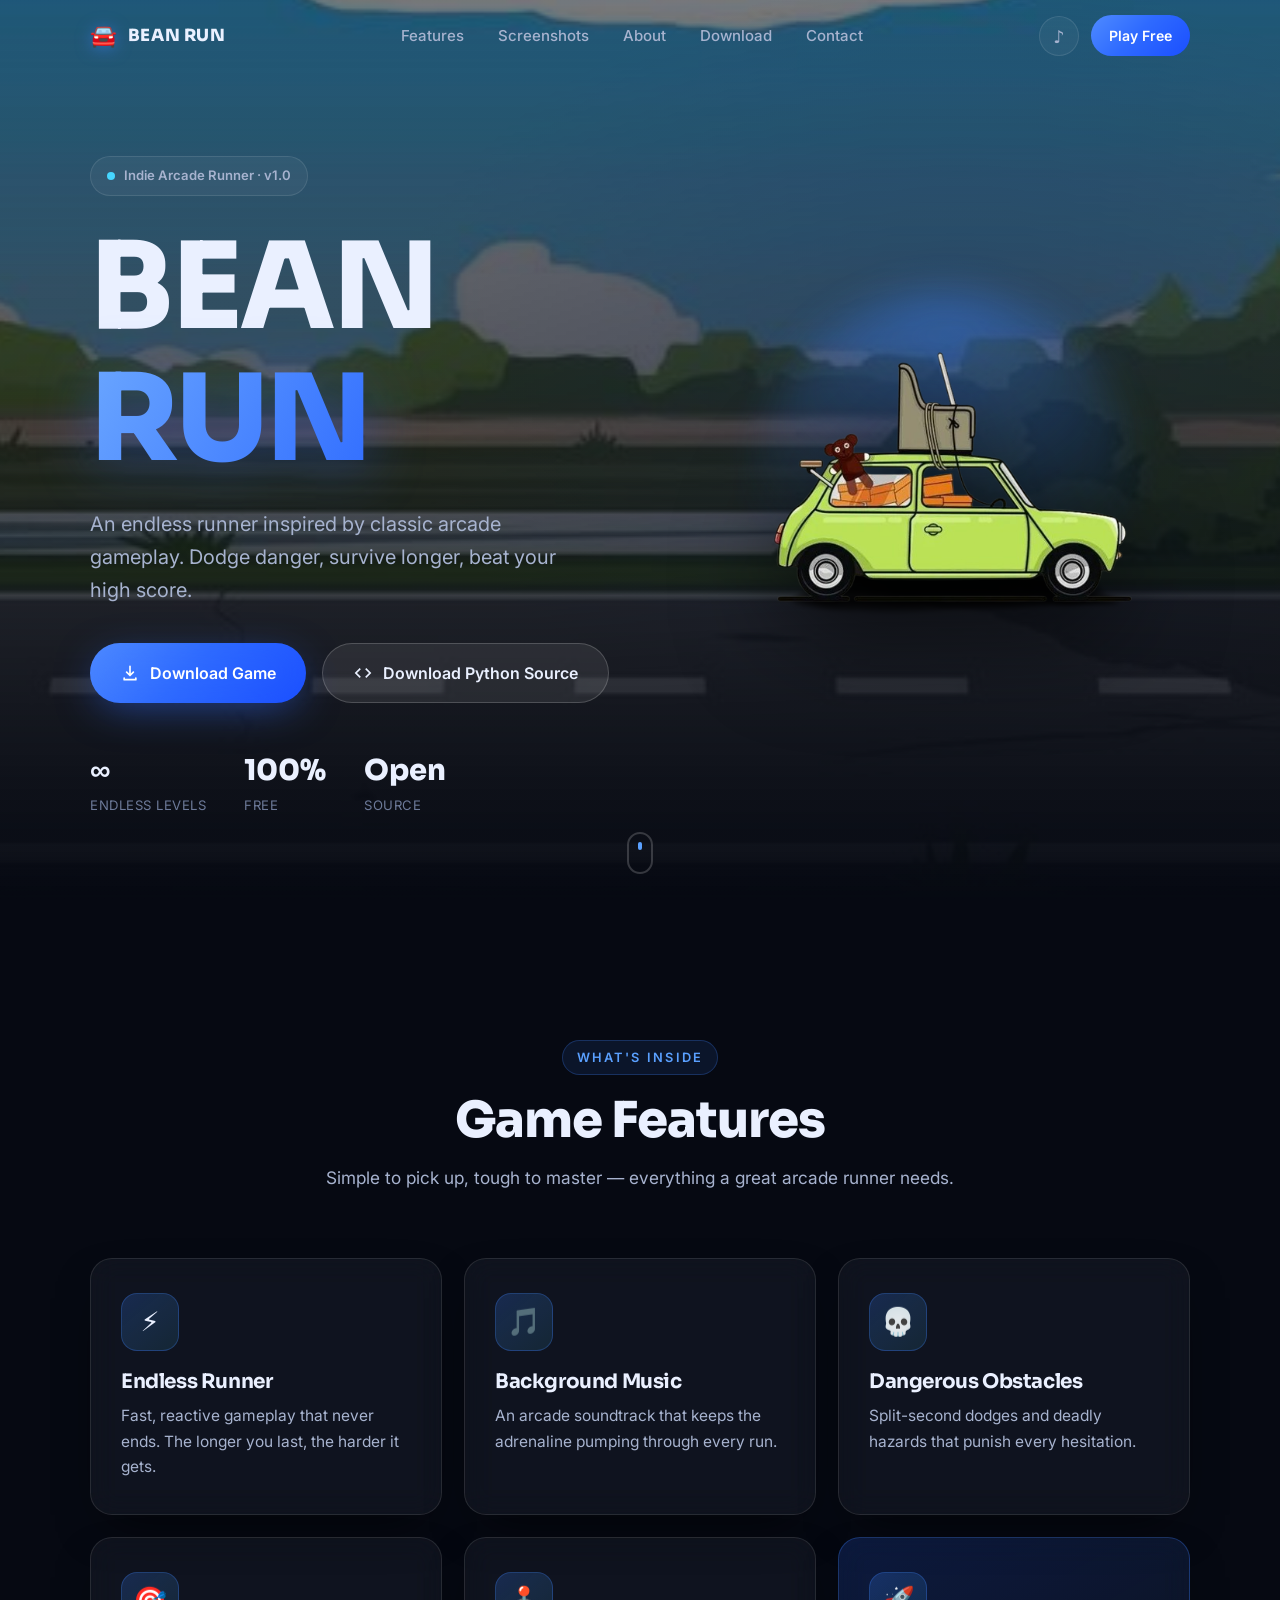
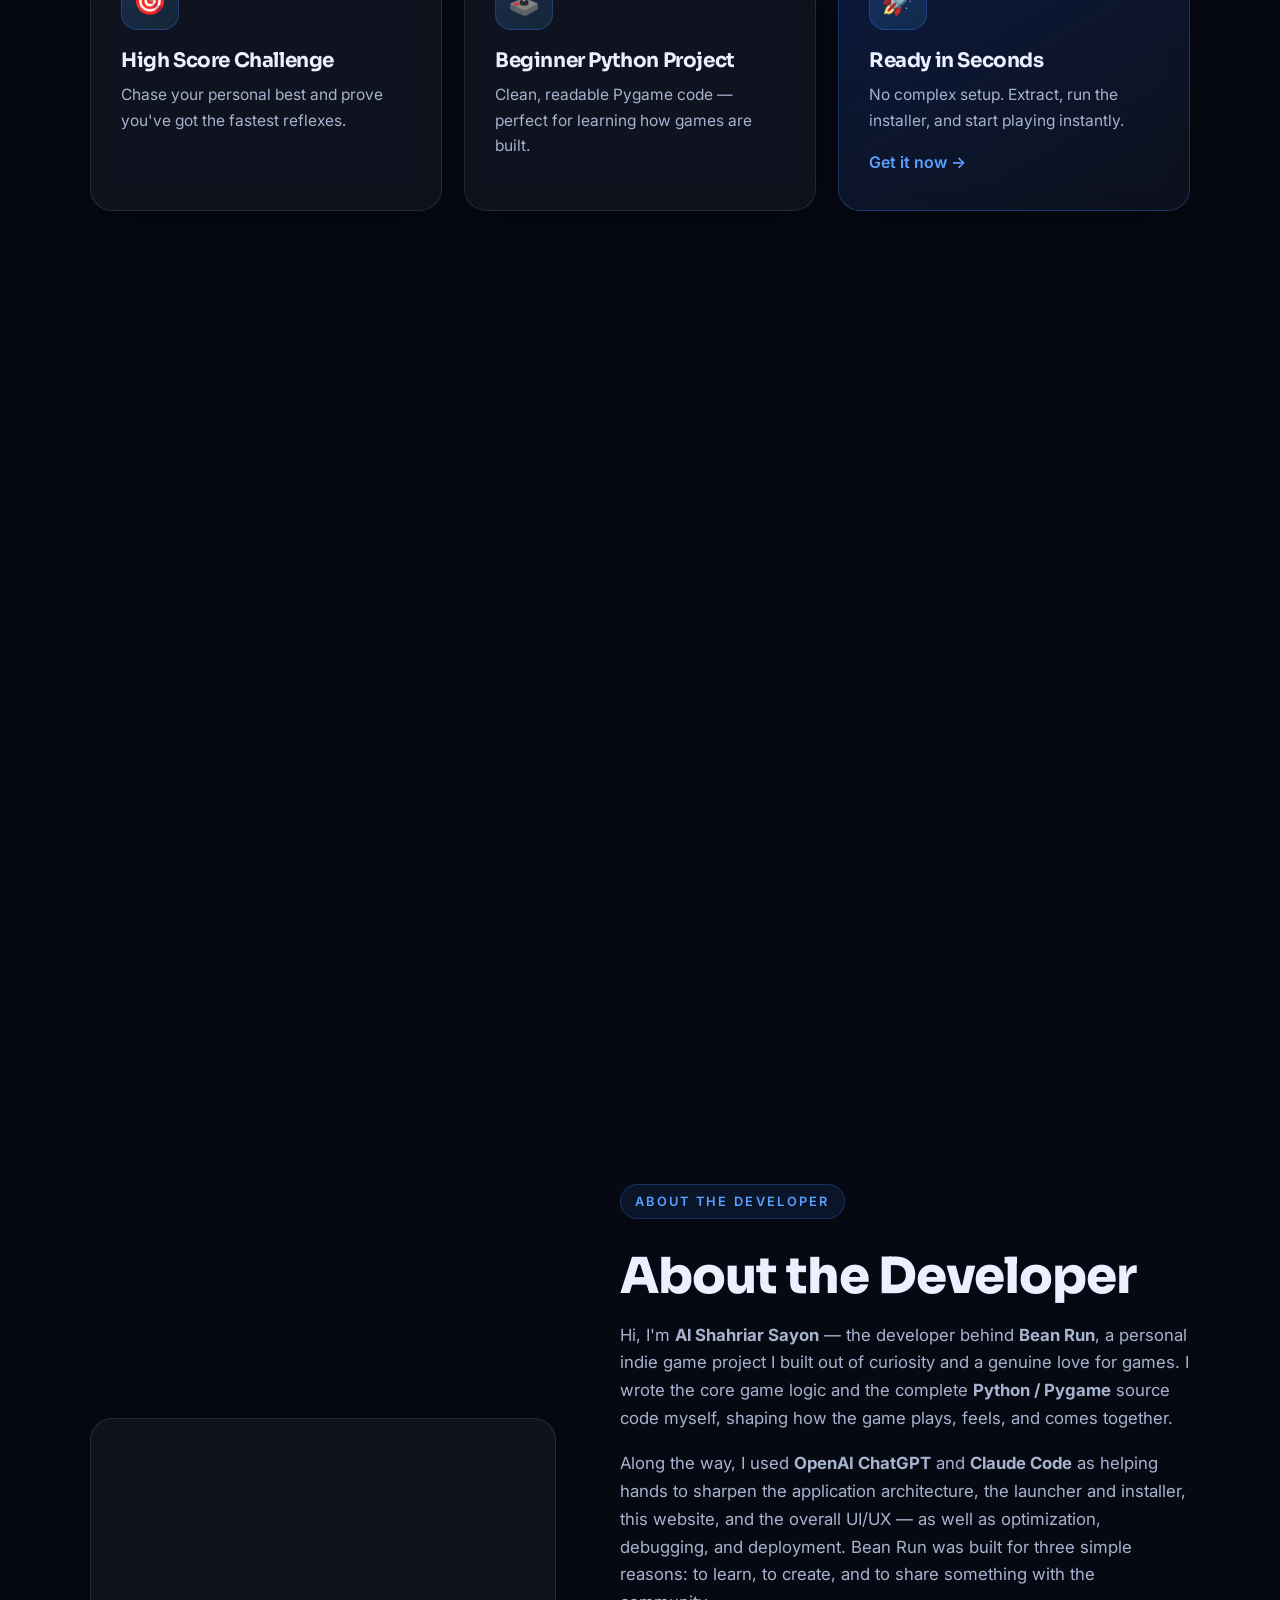
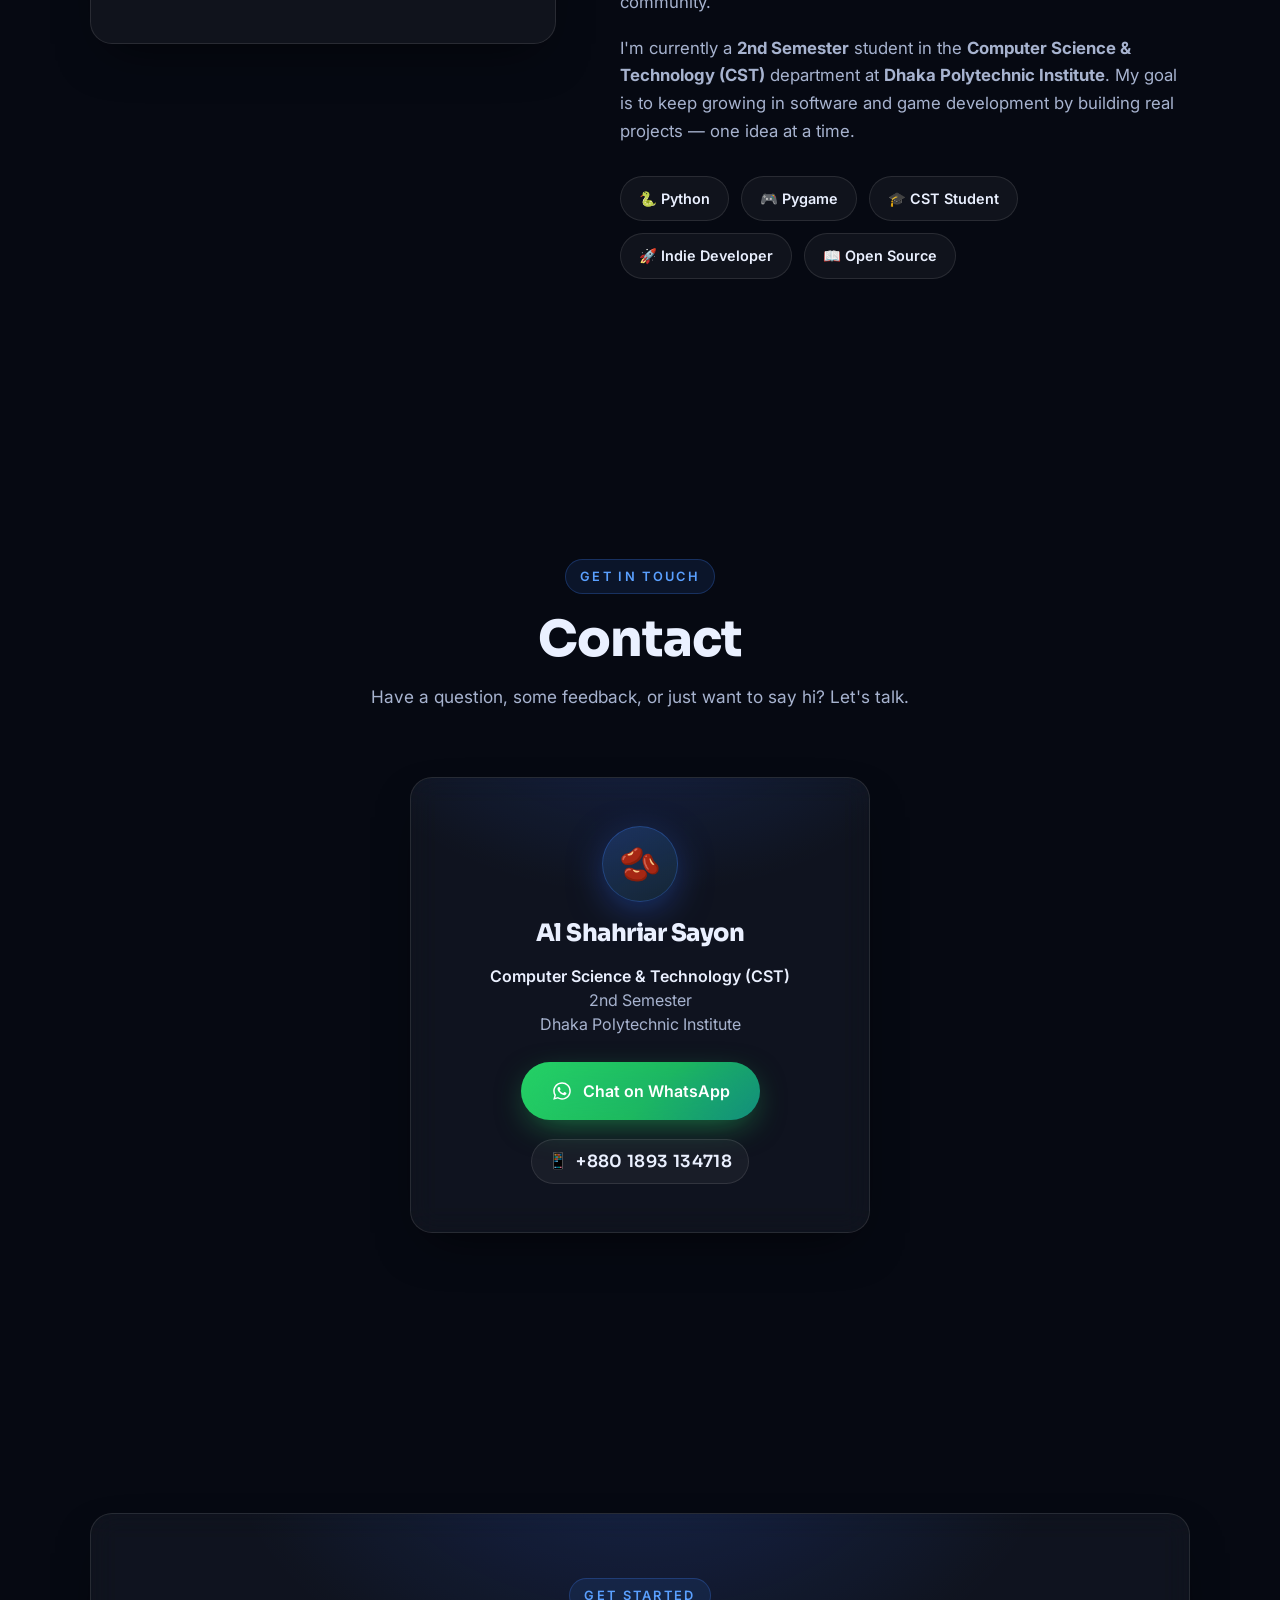
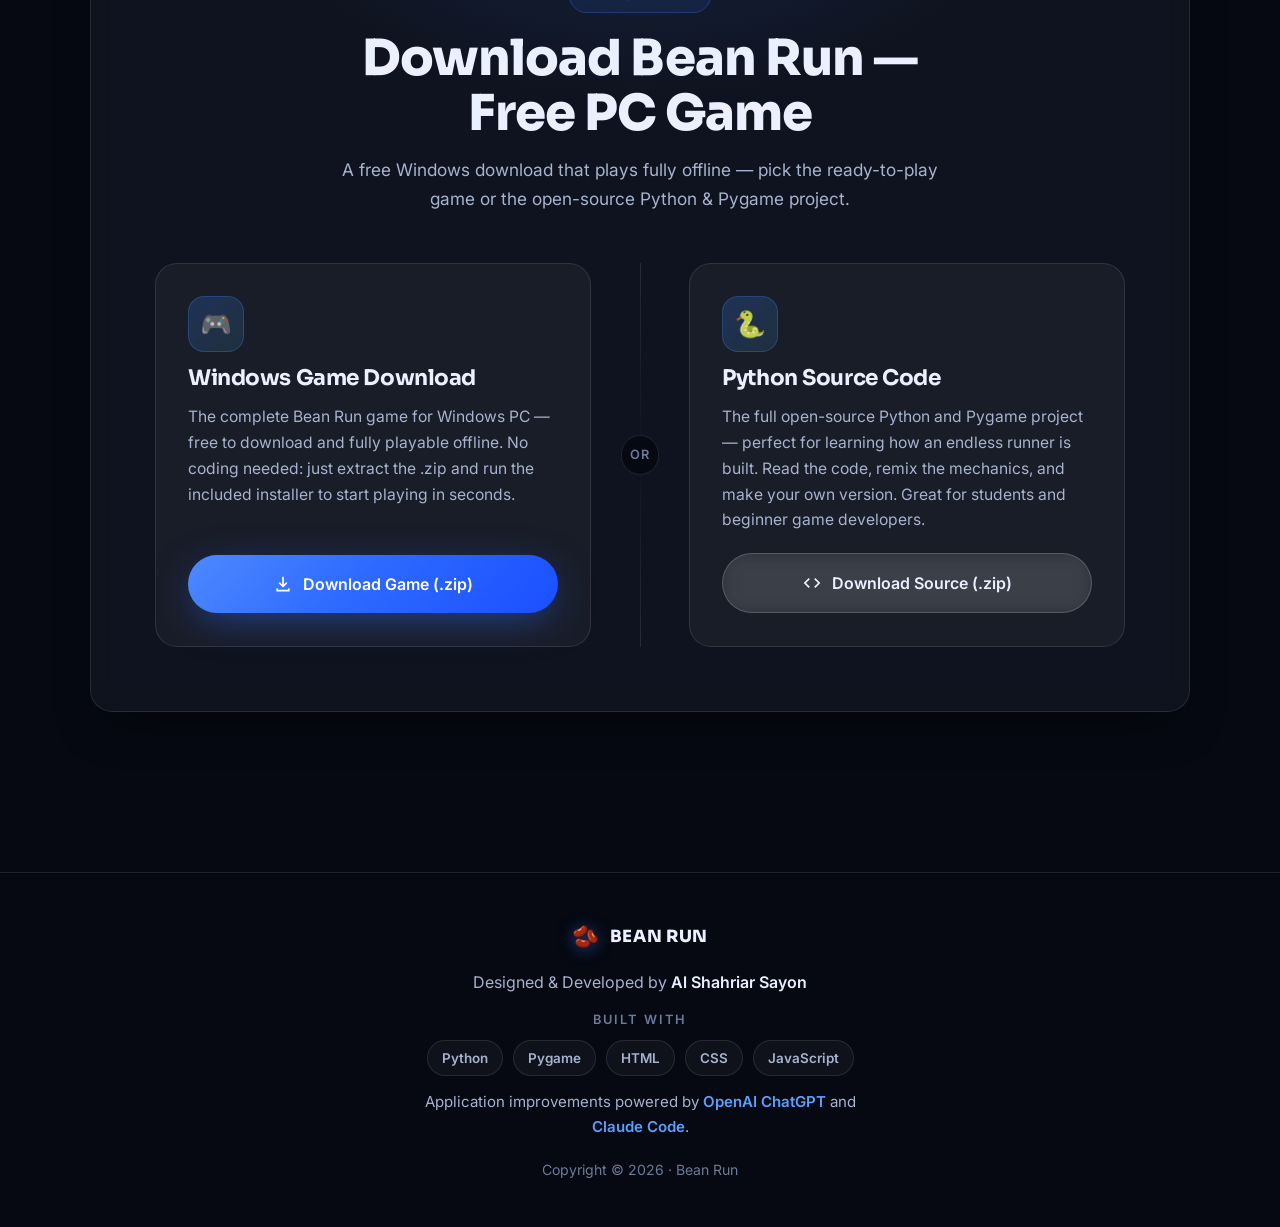
==== commit 1a48b73f: "Update index.html" ====
--- a/index.html
+++ b/index.html
@@ -173,7 +173,7 @@
   <header class="nav" id="nav">
     <div class="nav__inner container">
       <a href="#hero" class="nav__brand" aria-label="Bean Run home">
-        <span class="nav__logo">🫘</span>
+        <span class="nav__logo">🚘</span>
         <span class="nav__name">BEAN&nbsp;RUN</span>
       </a>
 
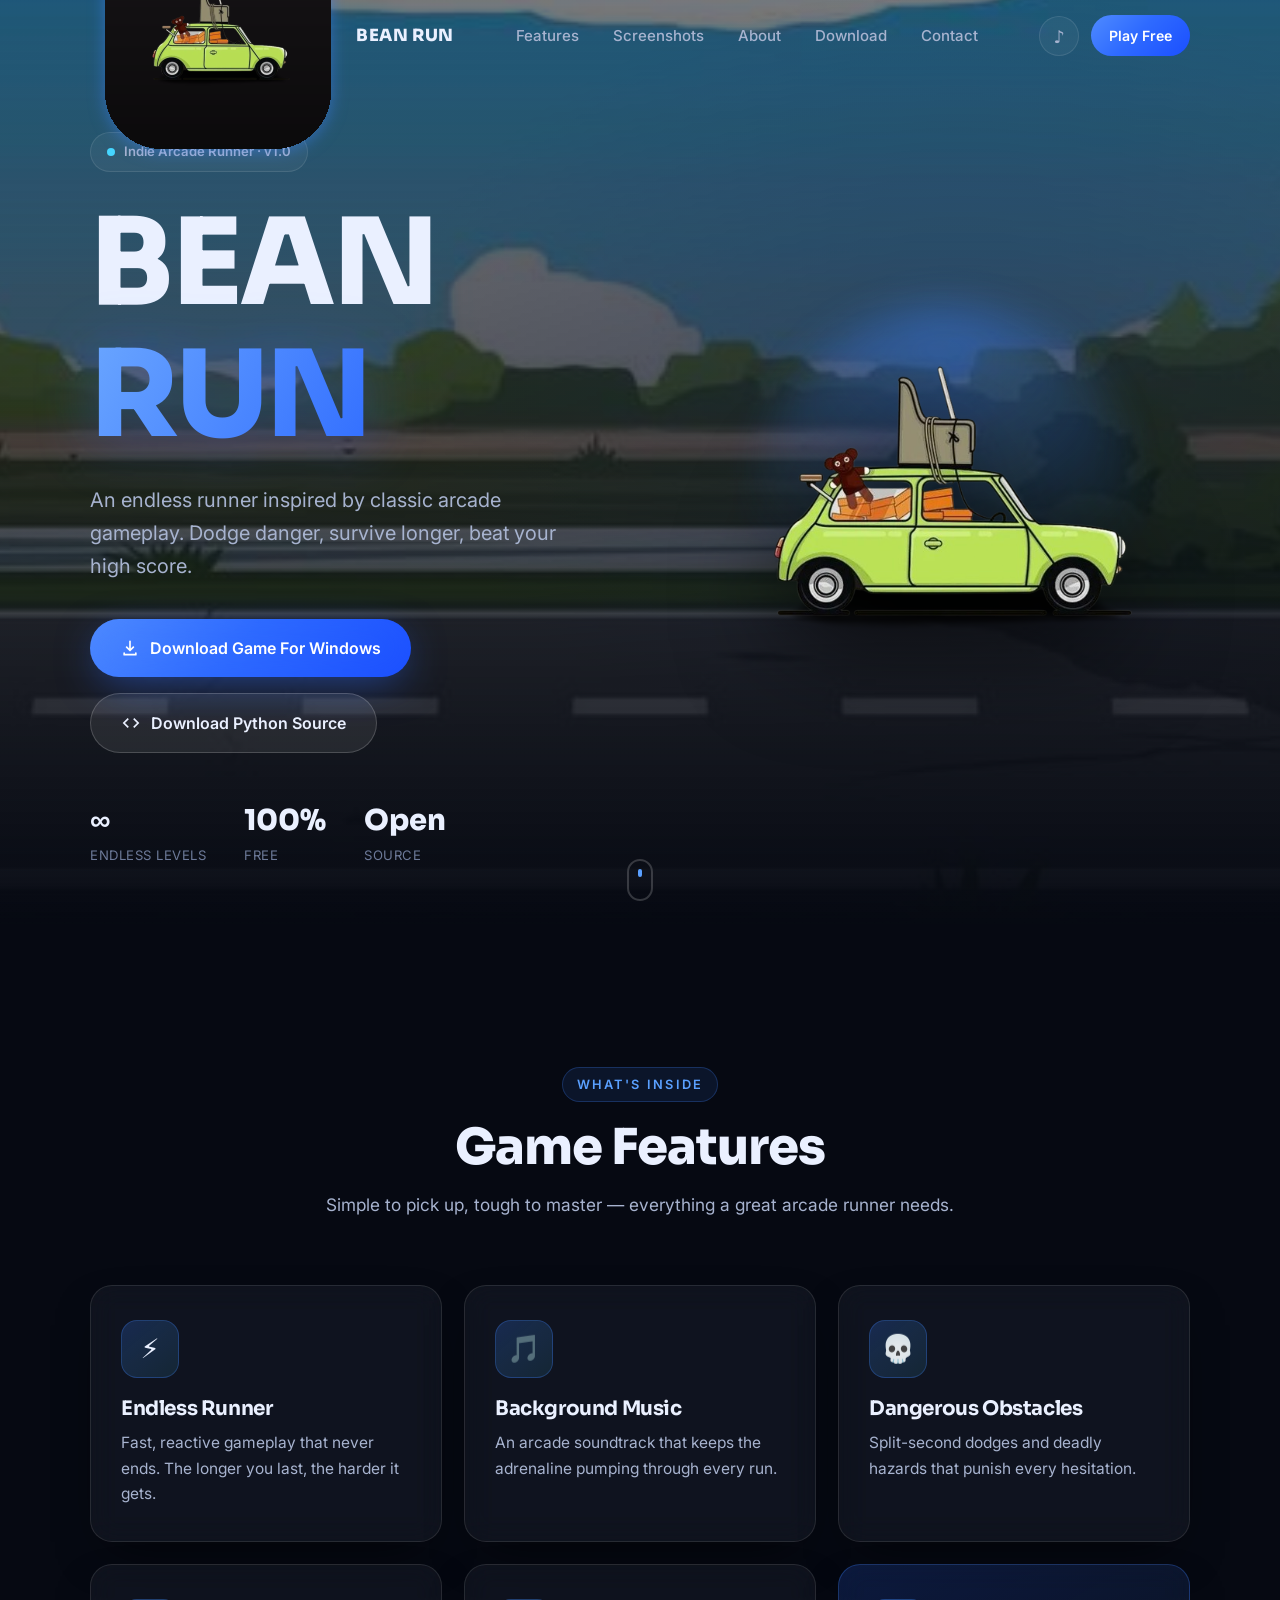
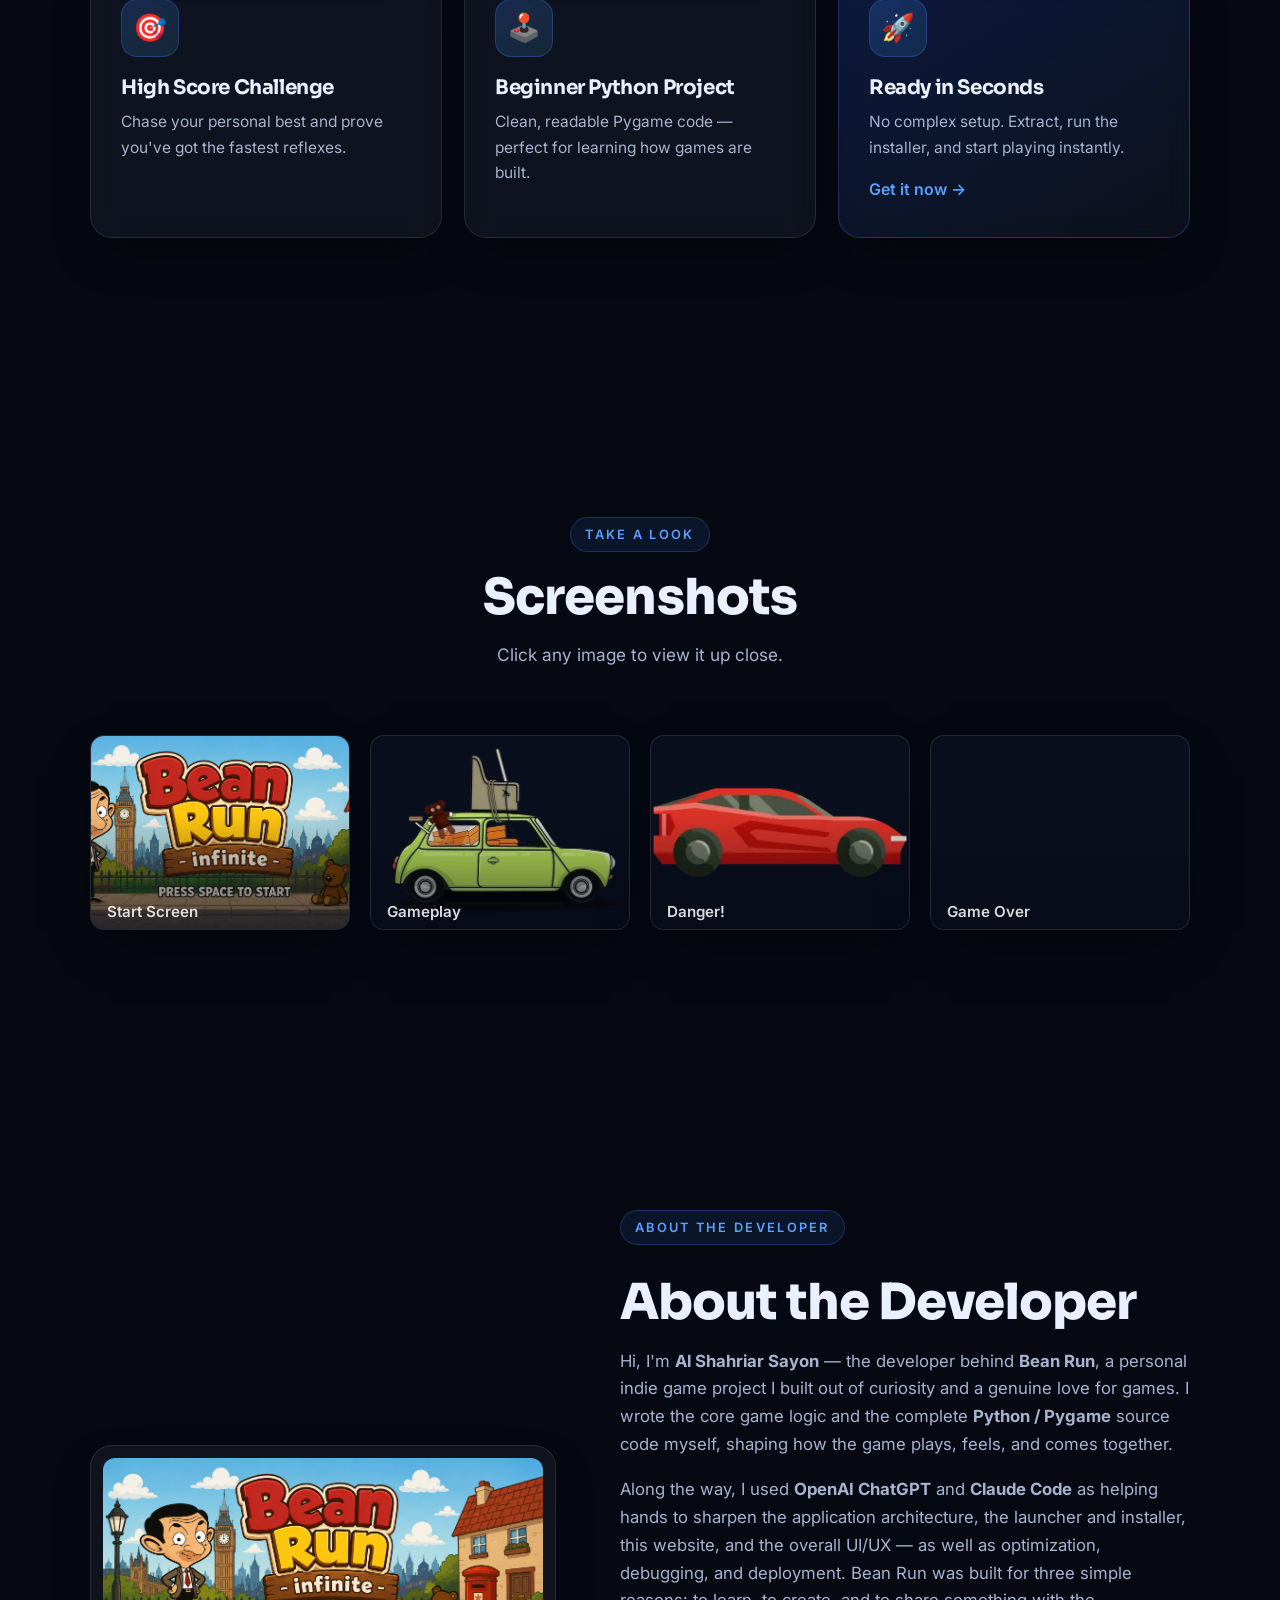
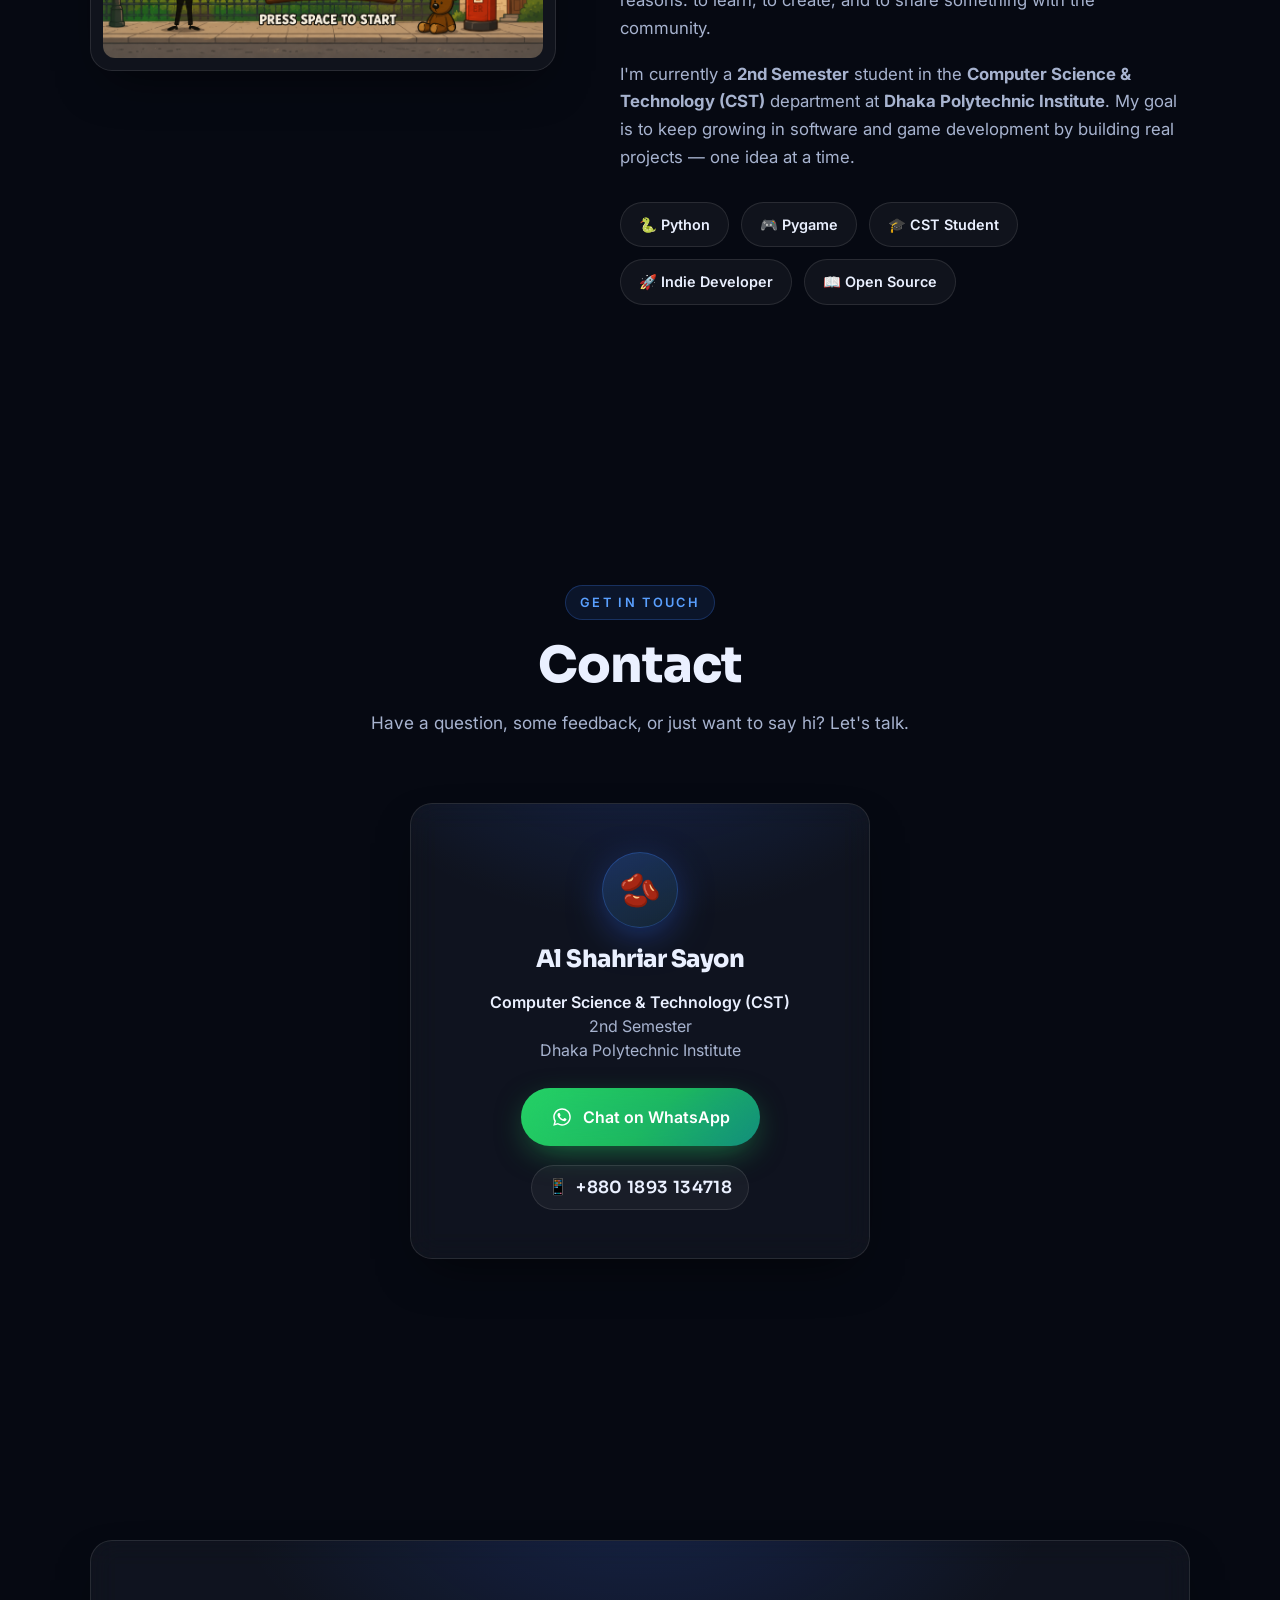
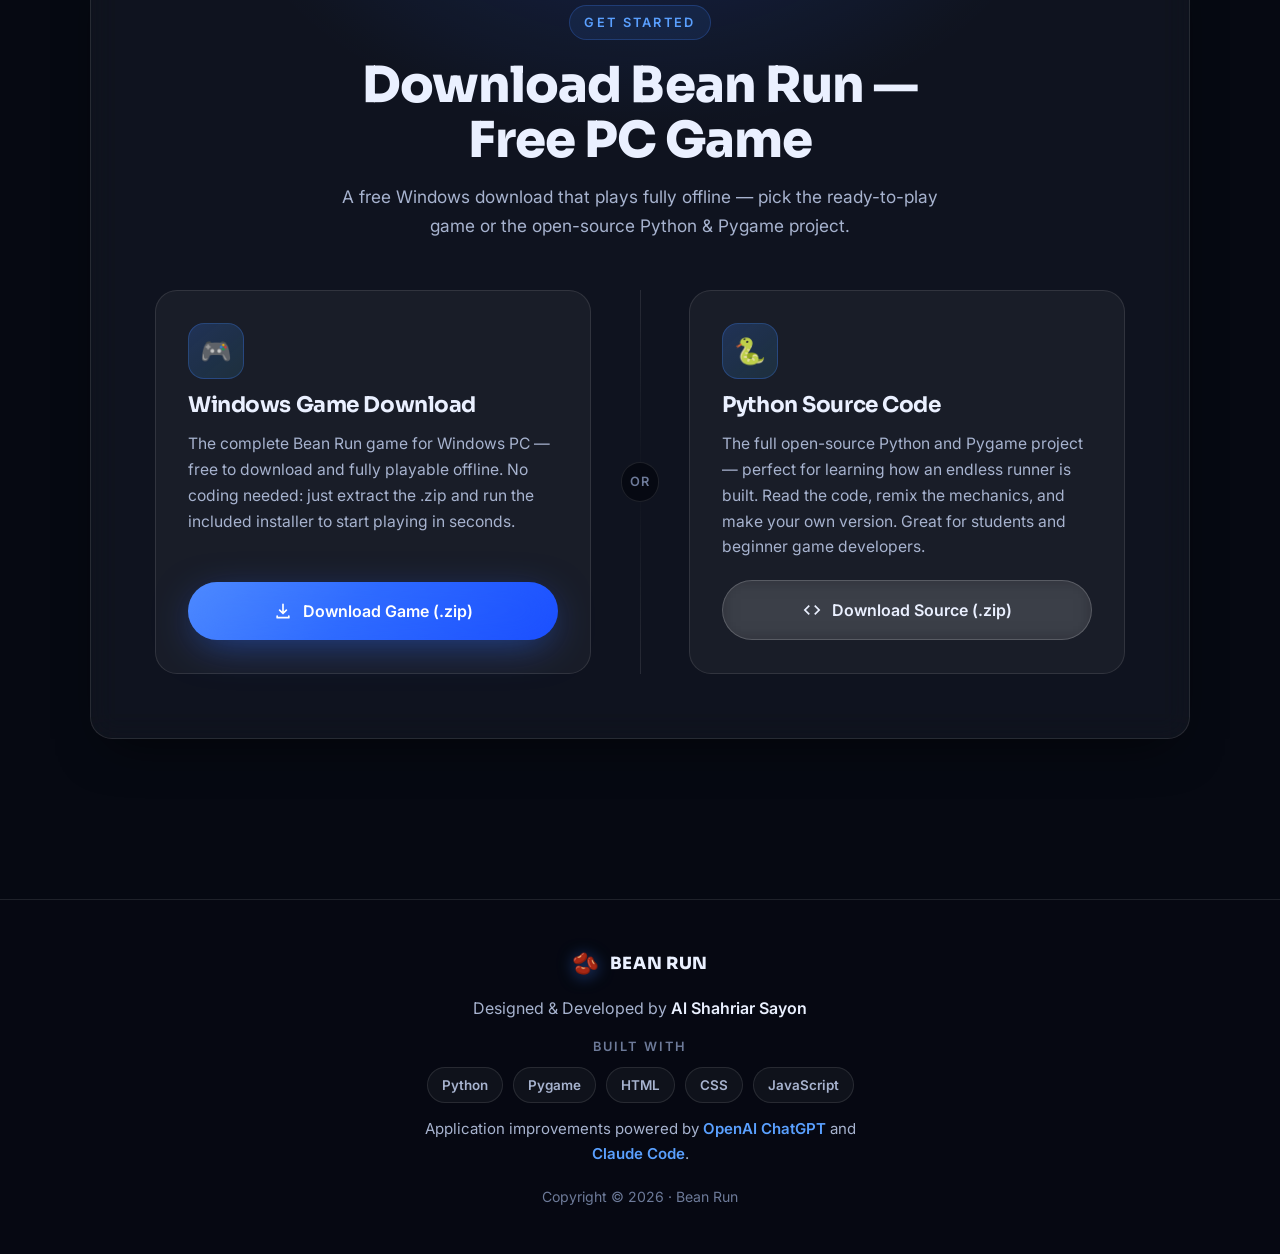
==== commit e848518c: "logo update" ====
--- a/index.html
+++ b/index.html
@@ -173,7 +173,9 @@
   <header class="nav" id="nav">
     <div class="nav__inner container">
       <a href="#hero" class="nav__brand" aria-label="Bean Run home">
-        <span class="nav__logo">🚘</span>
+        <span class="nav__logo">
+    <img src="assets/icon.ico" alt="Logo">
+</span>
         <span class="nav__name">BEAN&nbsp;RUN</span>
       </a>
 
@@ -226,7 +228,7 @@
               <svg class="btn__icon" viewBox="0 0 24 24" width="20" height="20" aria-hidden="true">
                 <path fill="currentColor" d="M12 3a1 1 0 0 1 1 1v8.59l2.3-2.3a1 1 0 1 1 1.4 1.42l-4 4a1 1 0 0 1-1.4 0l-4-4a1 1 0 1 1 1.4-1.42l2.3 2.3V4a1 1 0 0 1 1-1Zm-7 14a1 1 0 0 1 1 1v1h12v-1a1 1 0 1 1 2 0v2a1 1 0 0 1-1 1H5a1 1 0 0 1-1-1v-2a1 1 0 0 1 1-1Z"/>
               </svg>
-              <span>Download Game</span>
+              <span>Download Game For Windows</span>
             </a>
 
             <a href="Downloads/PYLITE%20GAME.zip" download class="btn btn--glass ripple">
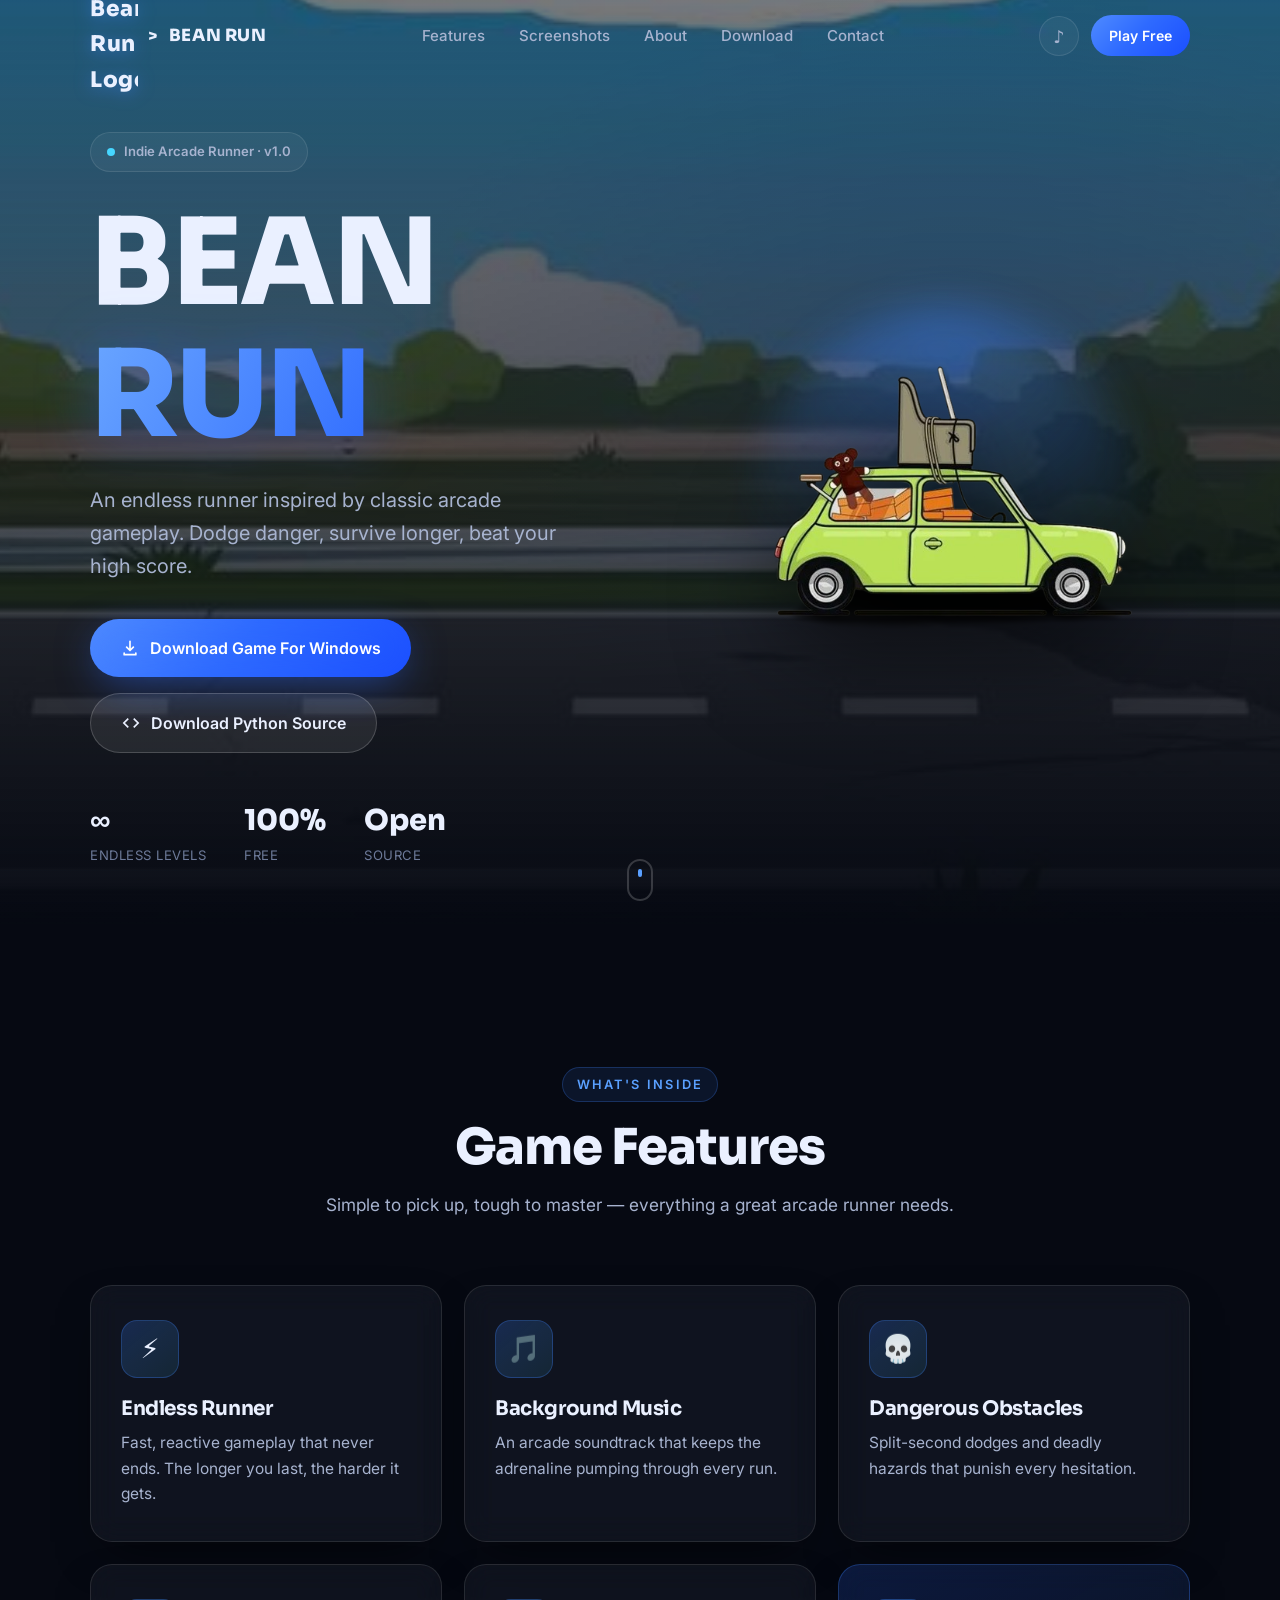
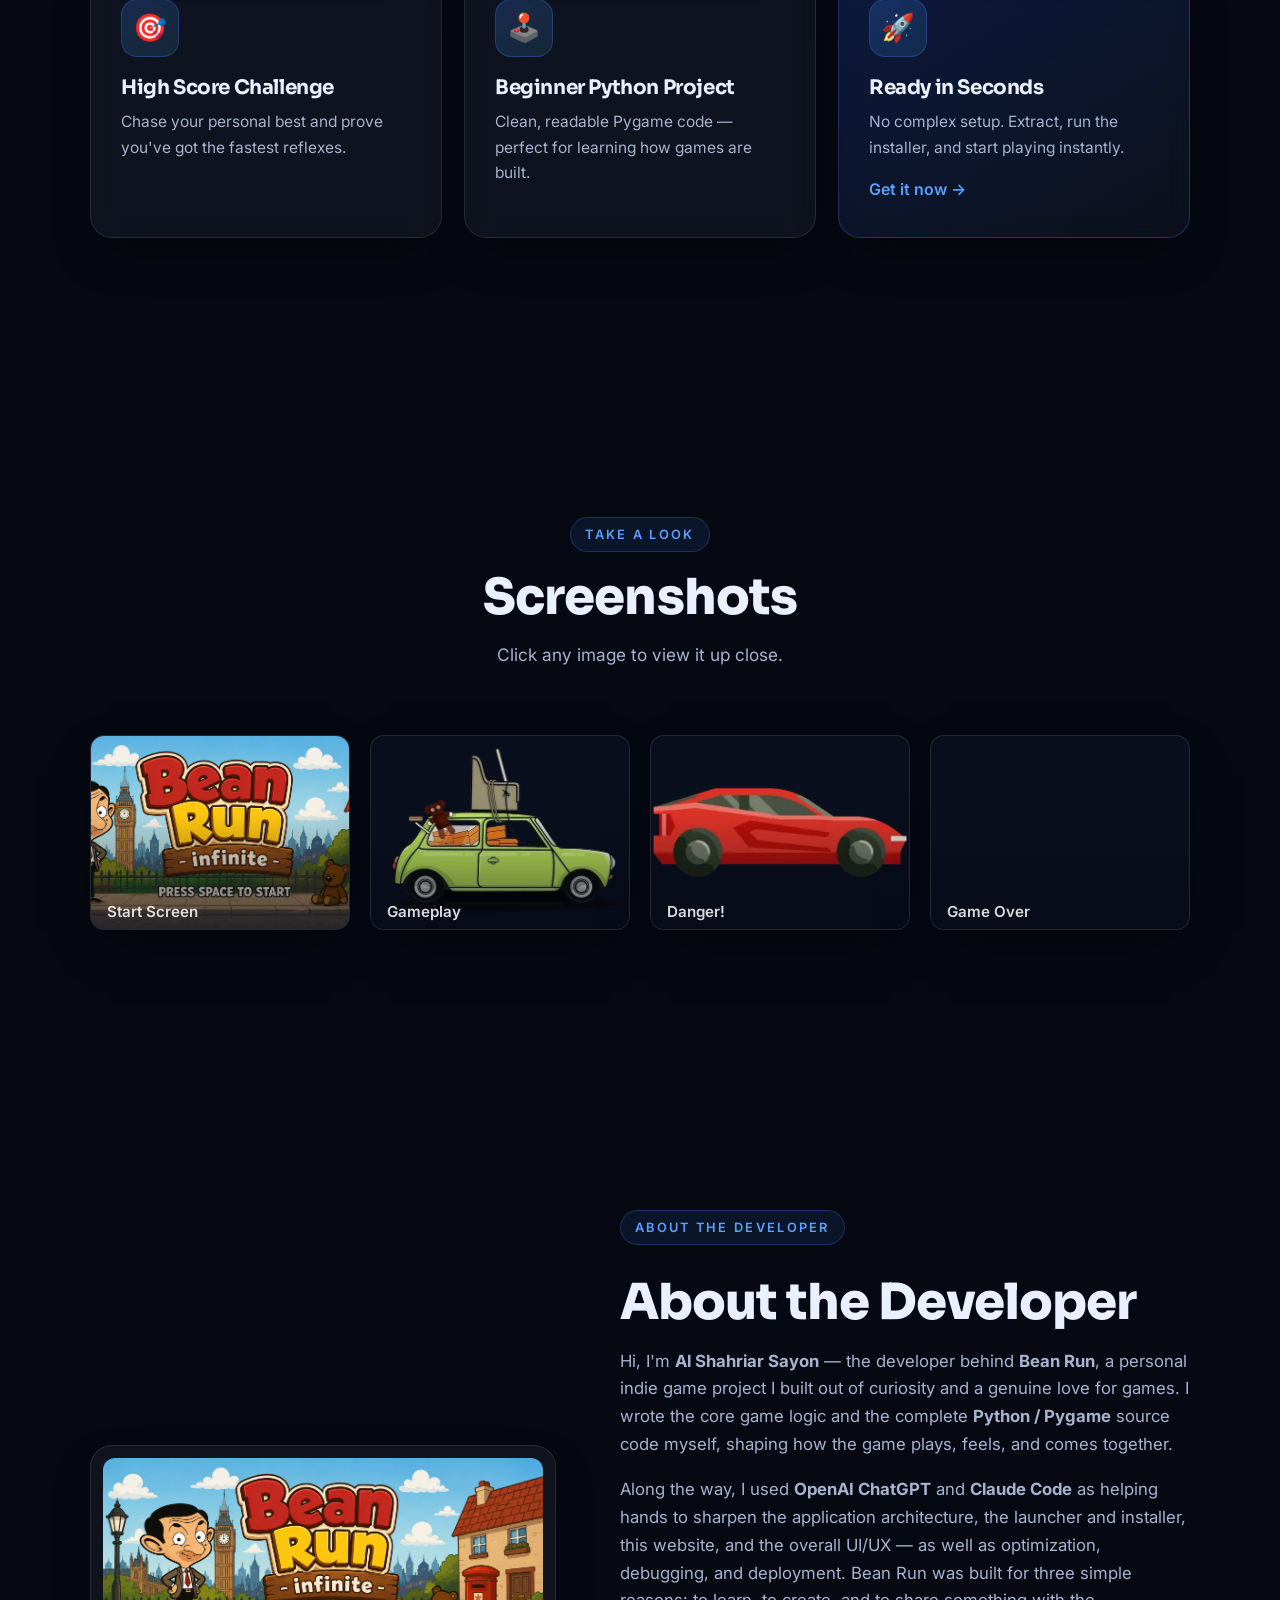
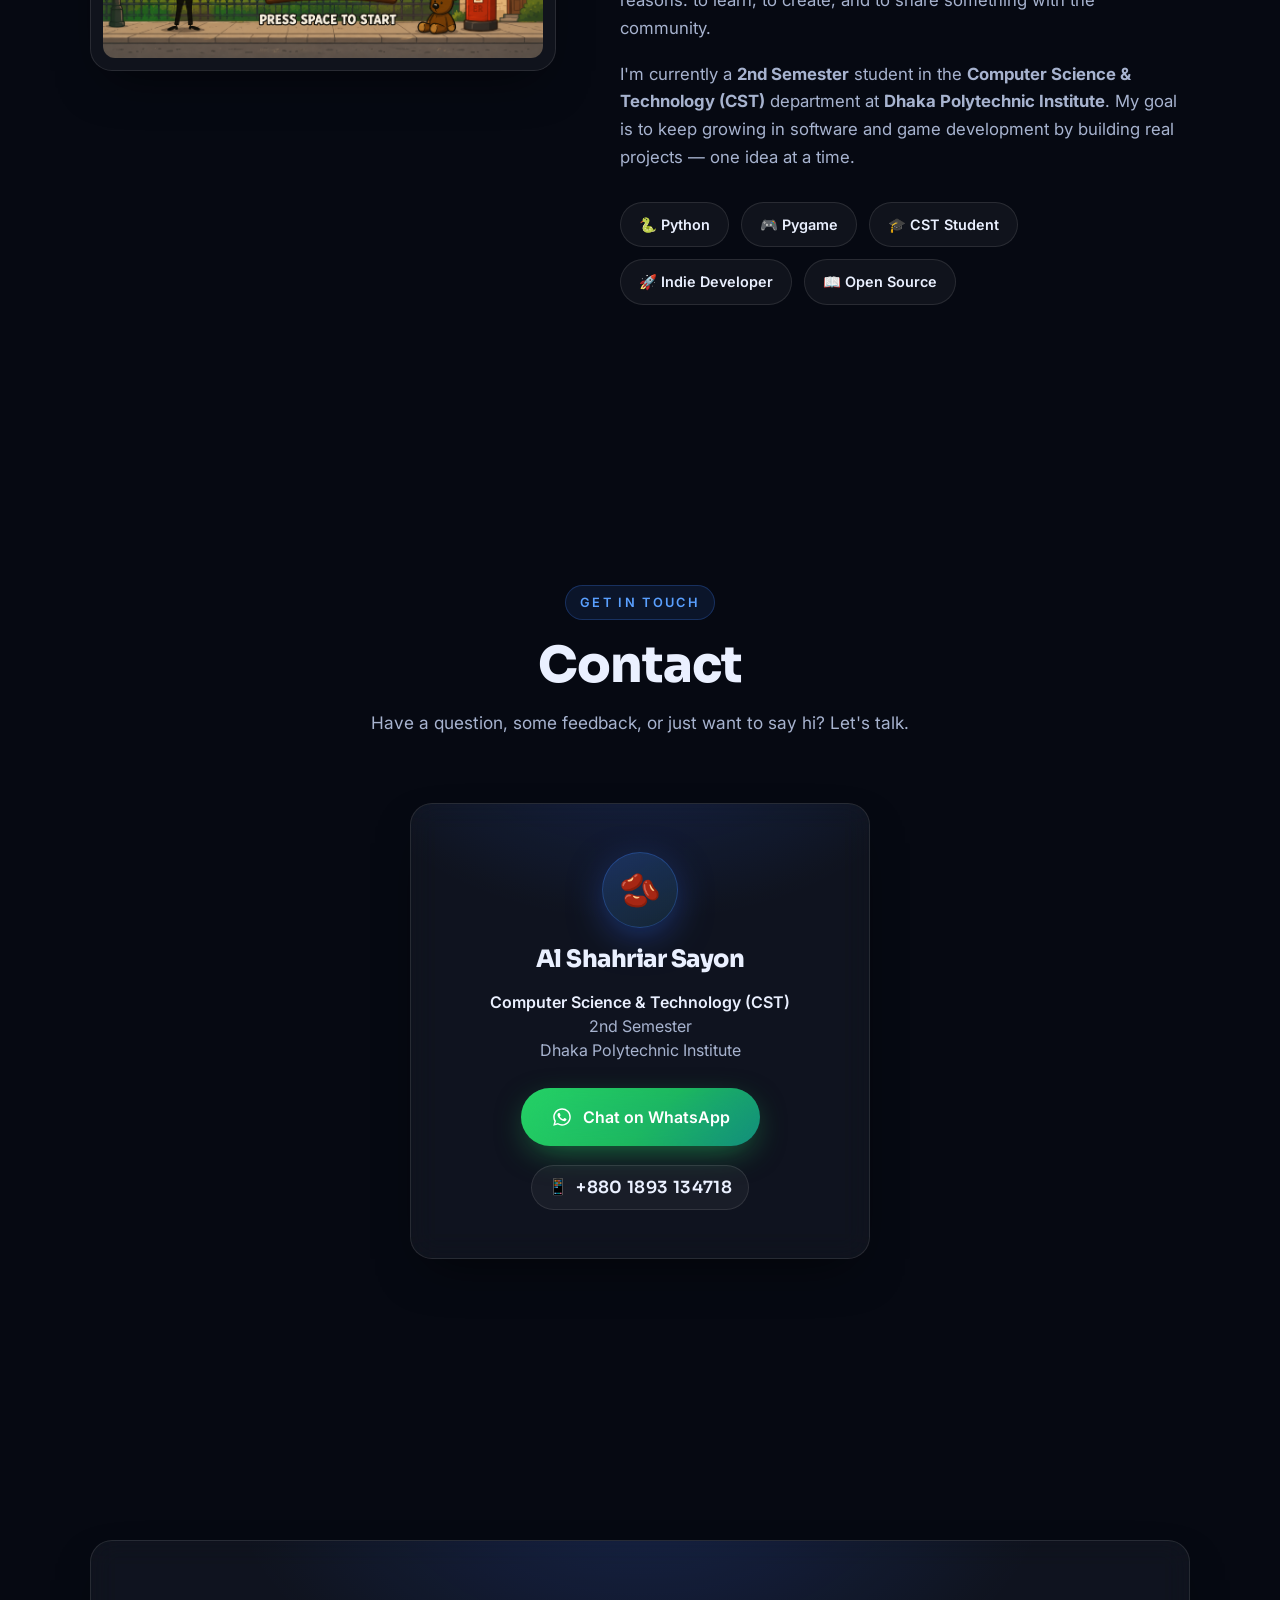
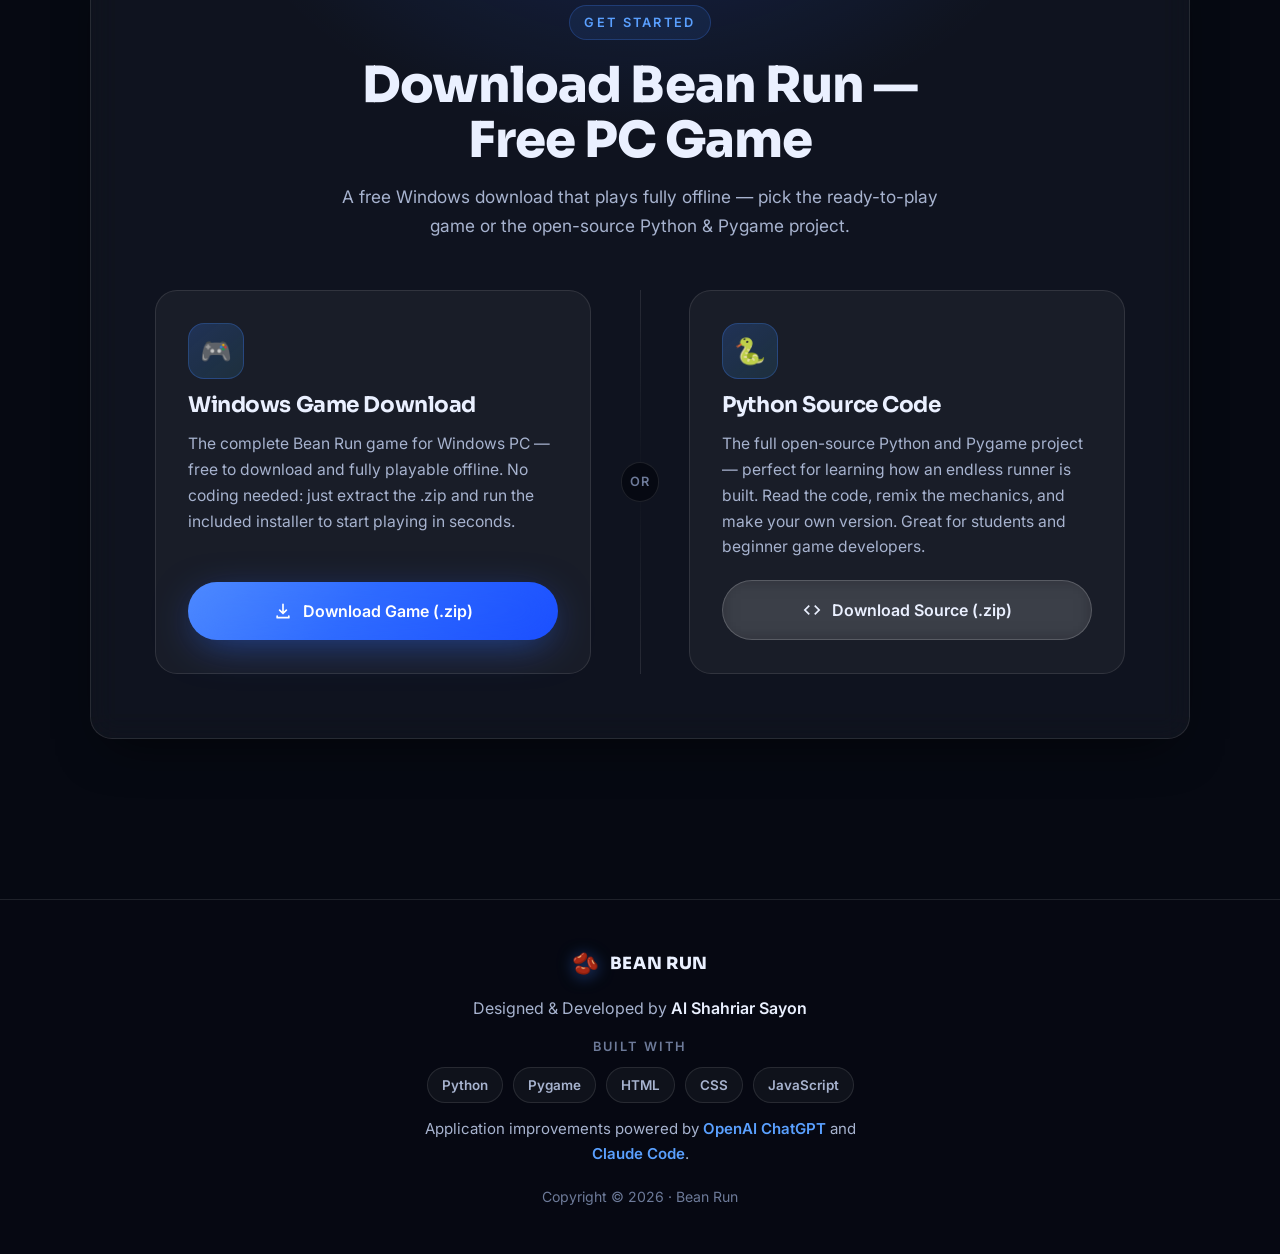
==== commit 15aeb8ab: "Update index.html" ====
--- a/index.html
+++ b/index.html
@@ -173,9 +173,7 @@
   <header class="nav" id="nav">
     <div class="nav__inner container">
       <a href="#hero" class="nav__brand" aria-label="Bean Run home">
-        <span class="nav__logo">
-    <img src="assets/icon.ico" alt="Logo">
-</span>
+        <span class="nav__logo"><img src="assets/icon.png" alt="Bean Run Logo" style="width:48px;height:auto;display:block;"></span>>
         <span class="nav__name">BEAN&nbsp;RUN</span>
       </a>
 
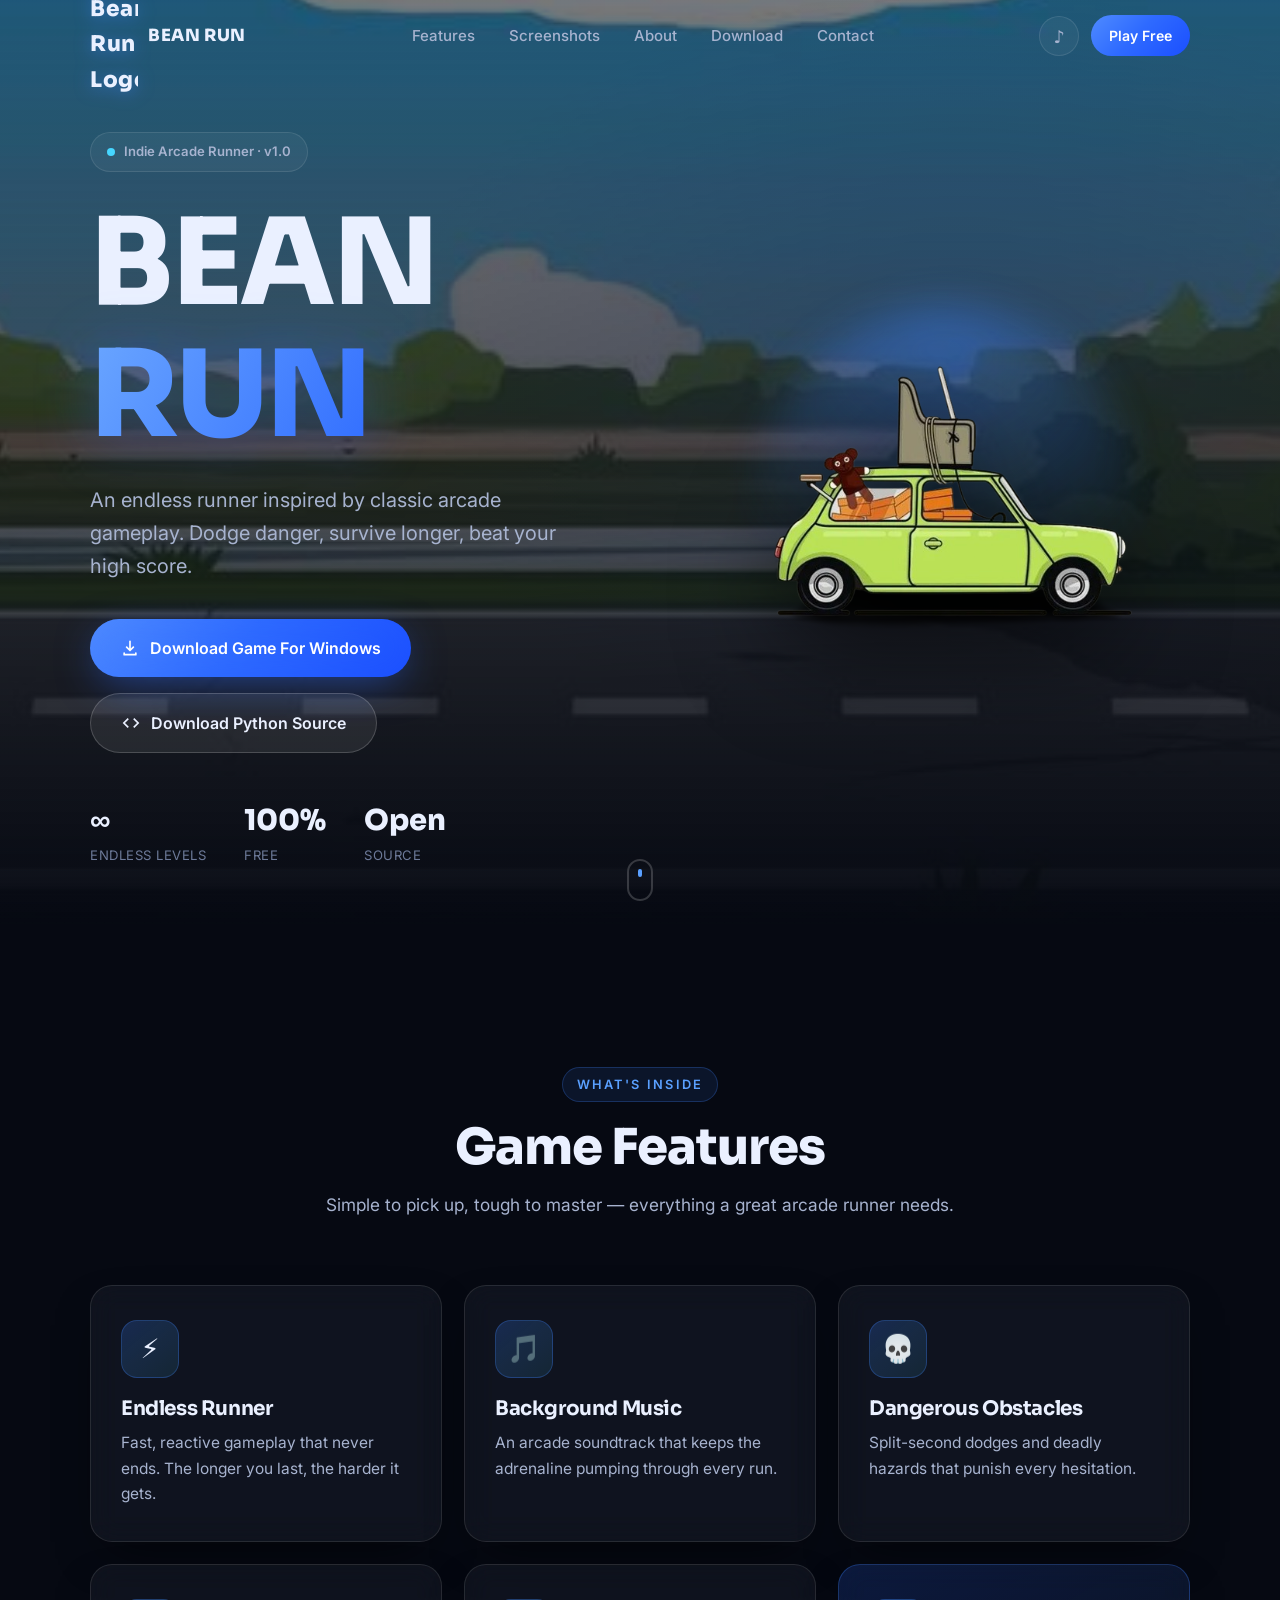
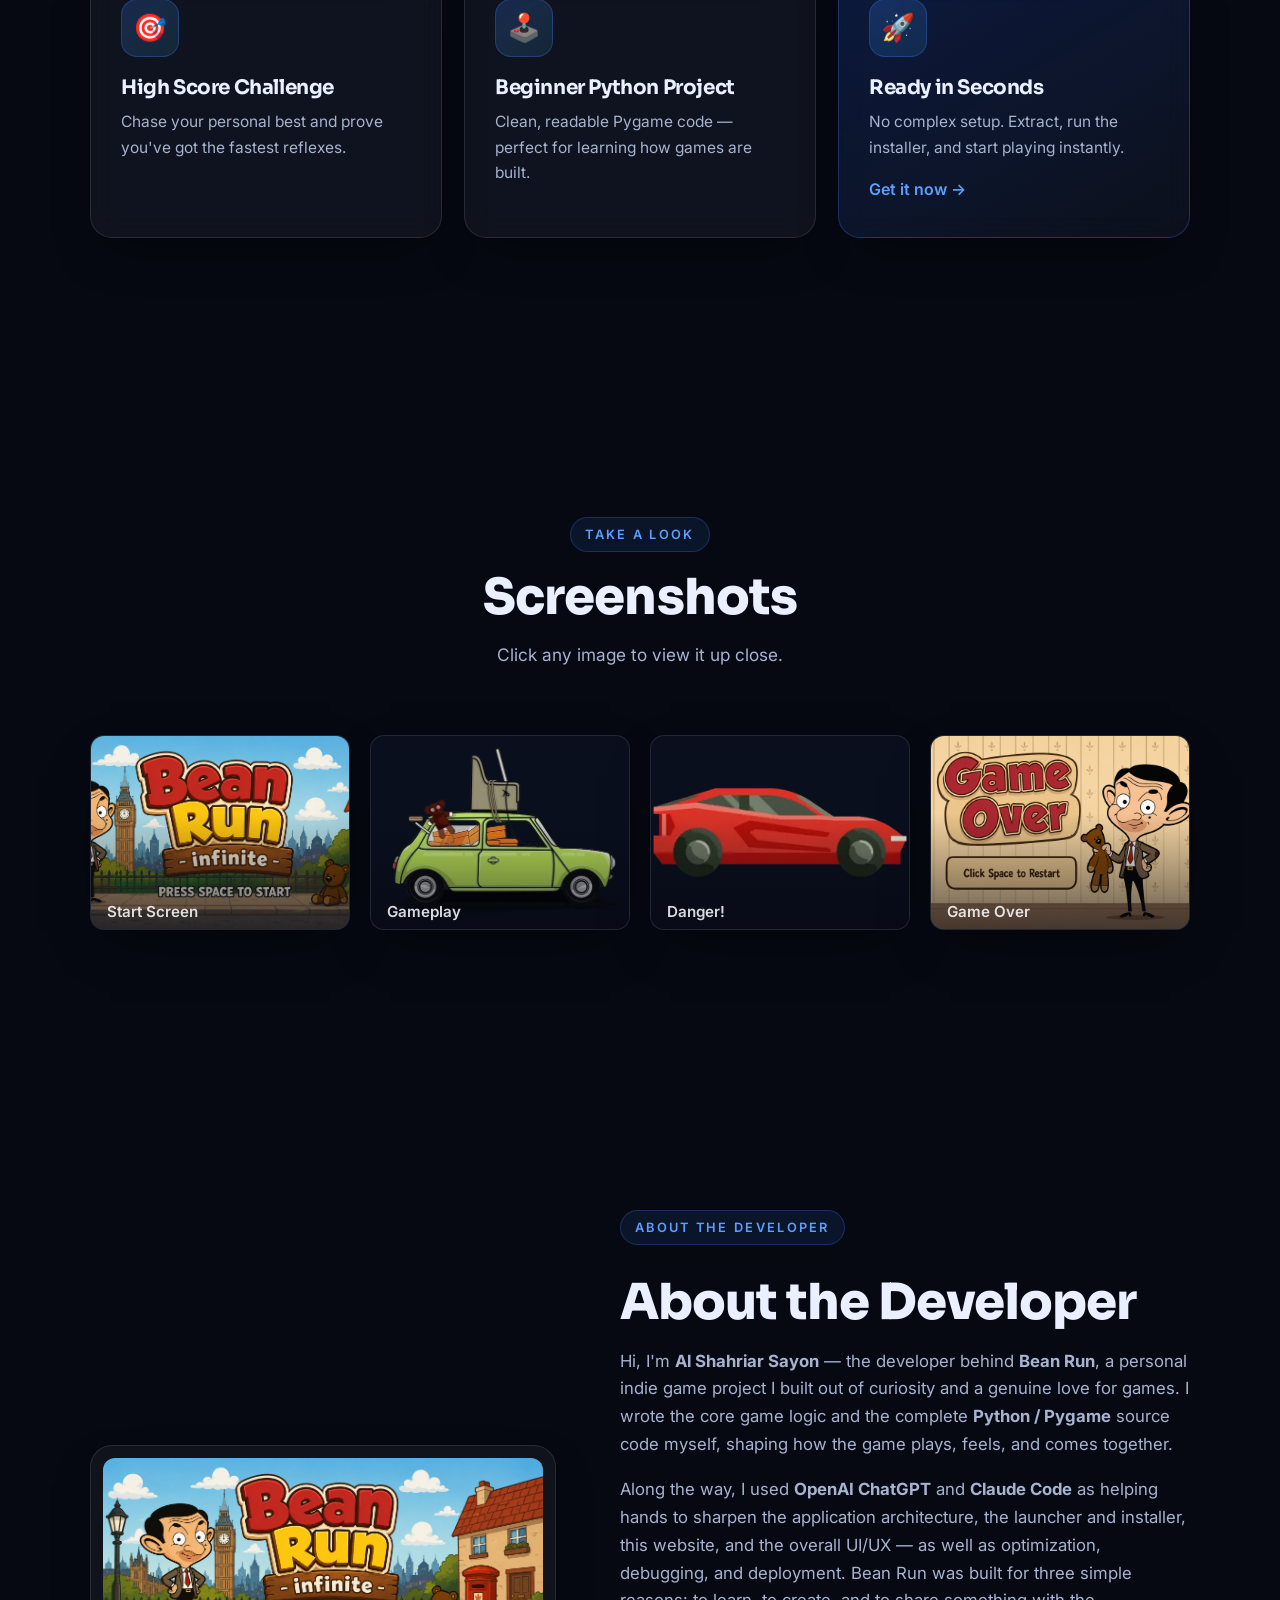
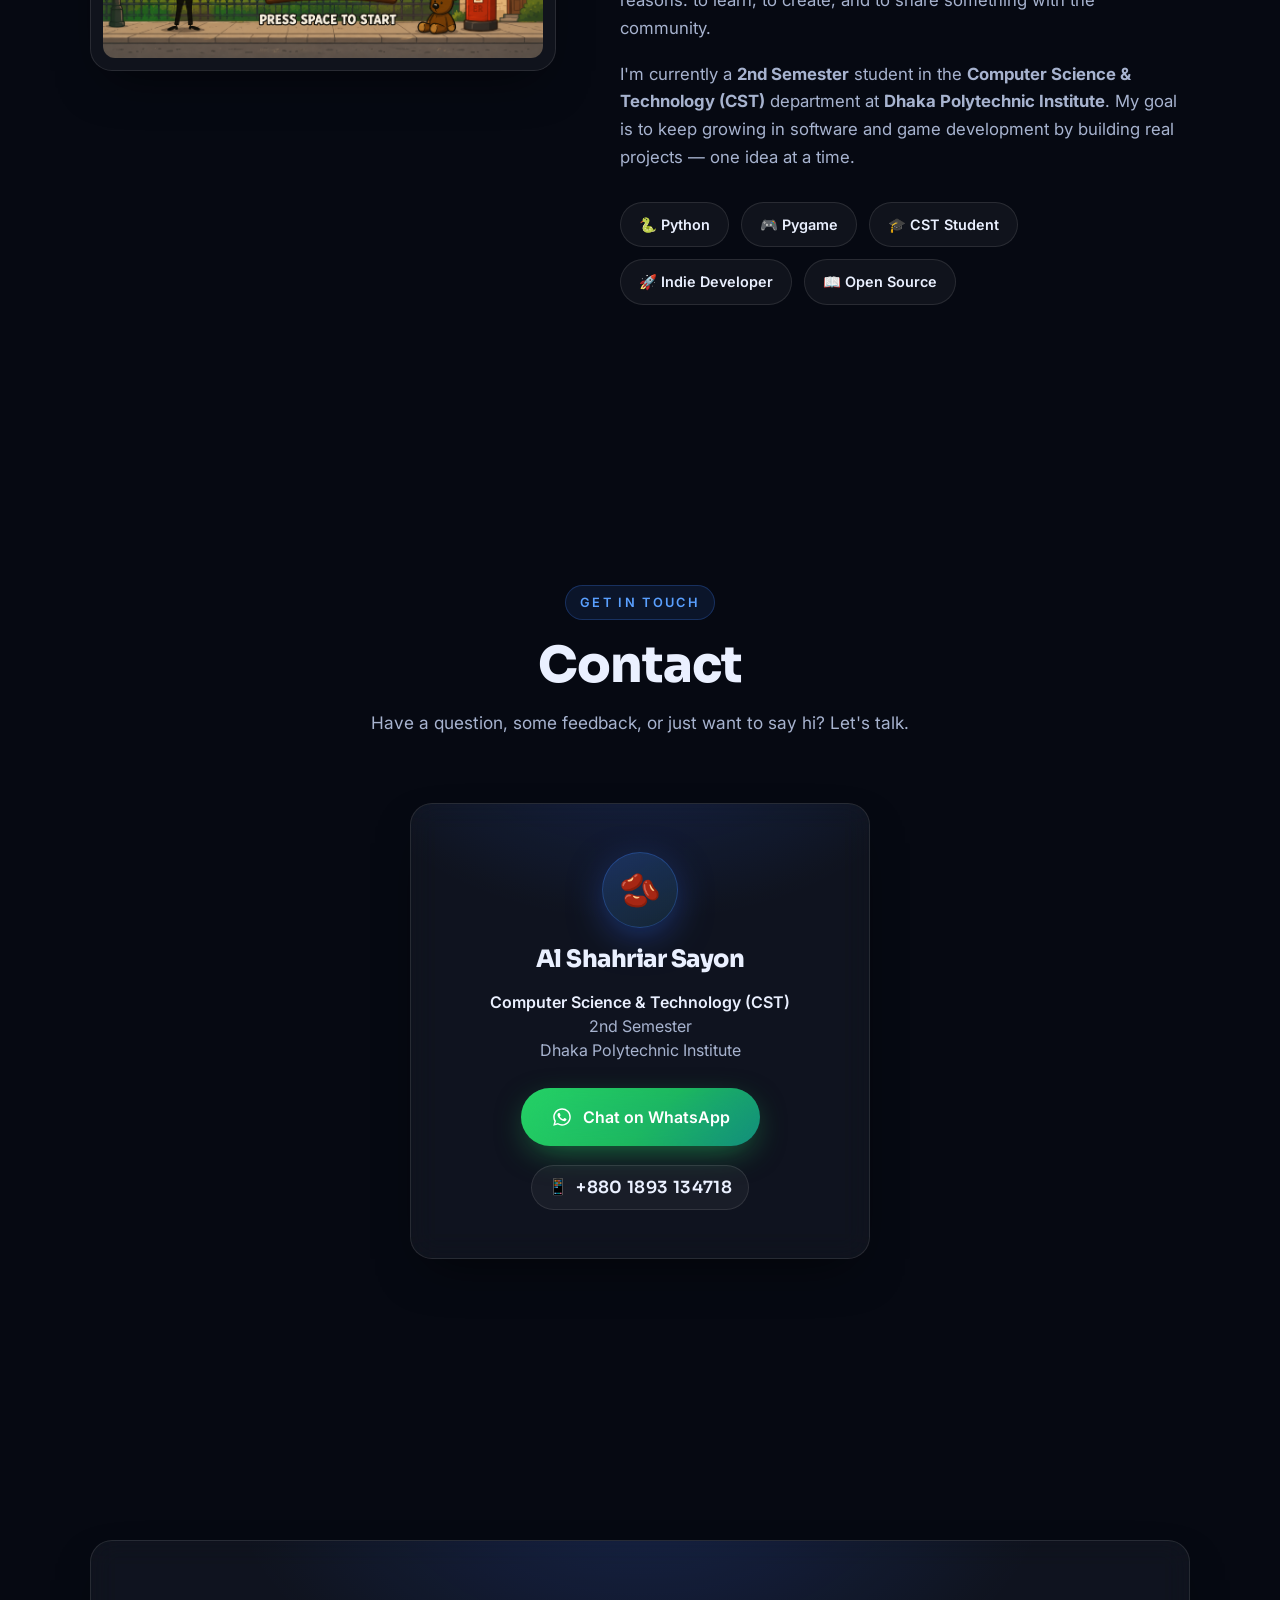
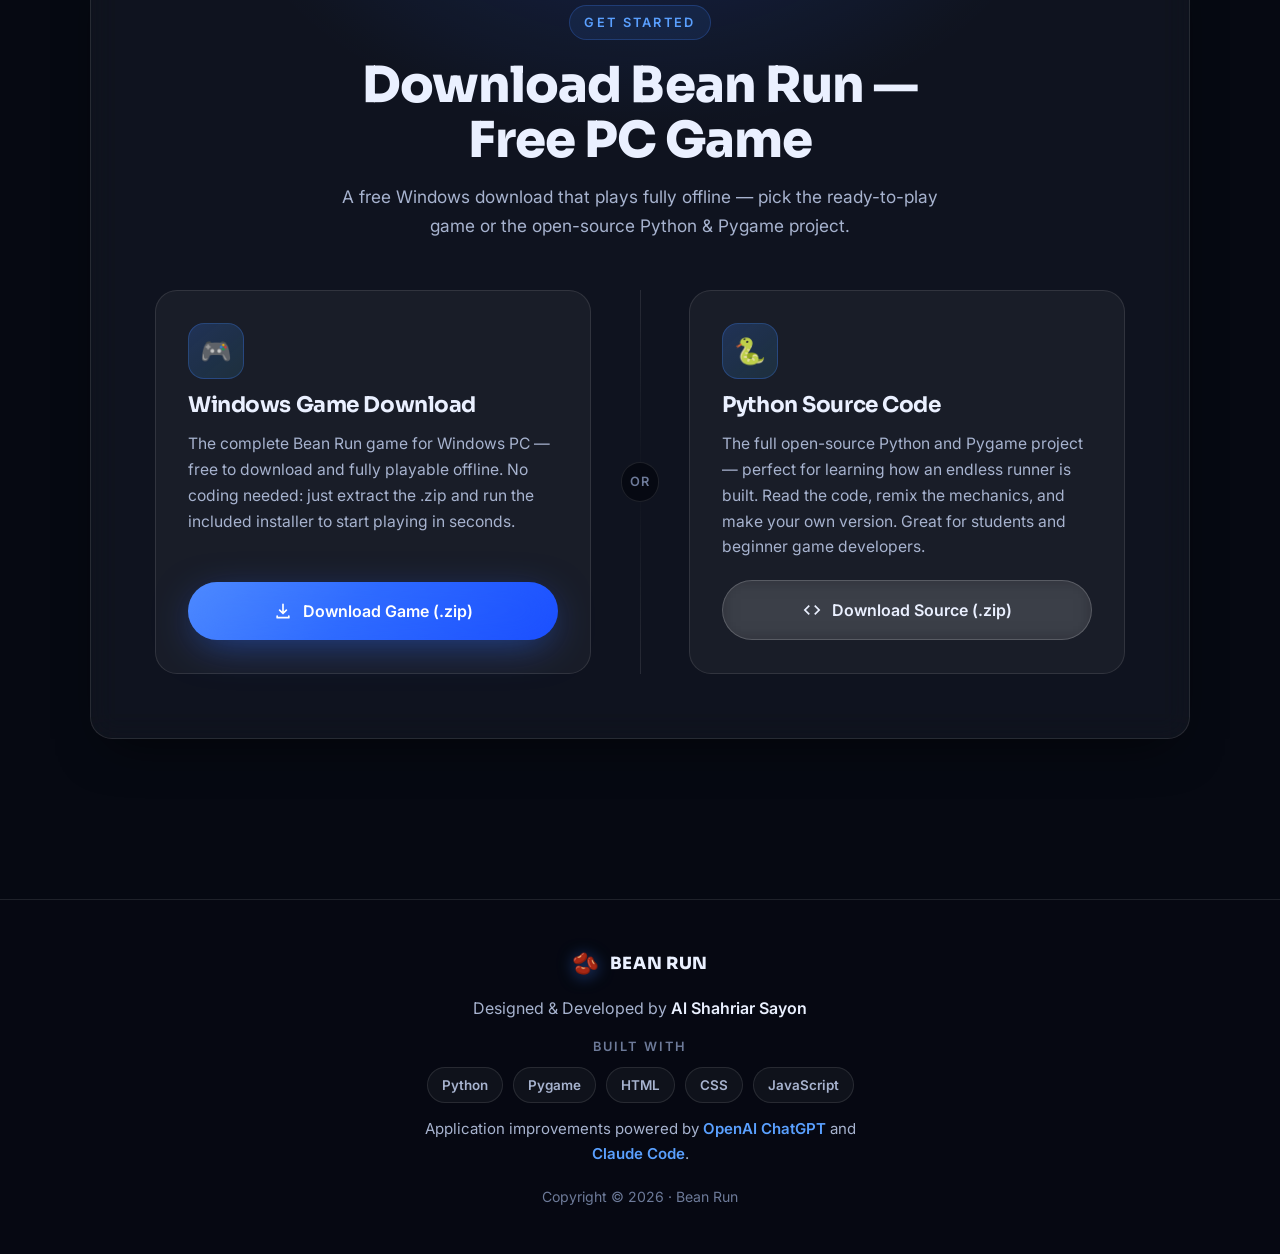
==== commit e392f70b: "Update index.html" ====
--- a/index.html
+++ b/index.html
@@ -173,7 +173,7 @@
   <header class="nav" id="nav">
     <div class="nav__inner container">
       <a href="#hero" class="nav__brand" aria-label="Bean Run home">
-        <span class="nav__logo"><img src="assets/icon.png" alt="Bean Run Logo" style="width:48px;height:auto;display:block;"></span>>
+       <span class="nav__logo"><img src="assets/icon.png" alt="Bean Run Logo" style="width:48px;height:auto;display:block;"></span>
         <span class="nav__name">BEAN&nbsp;RUN</span>
       </a>
 
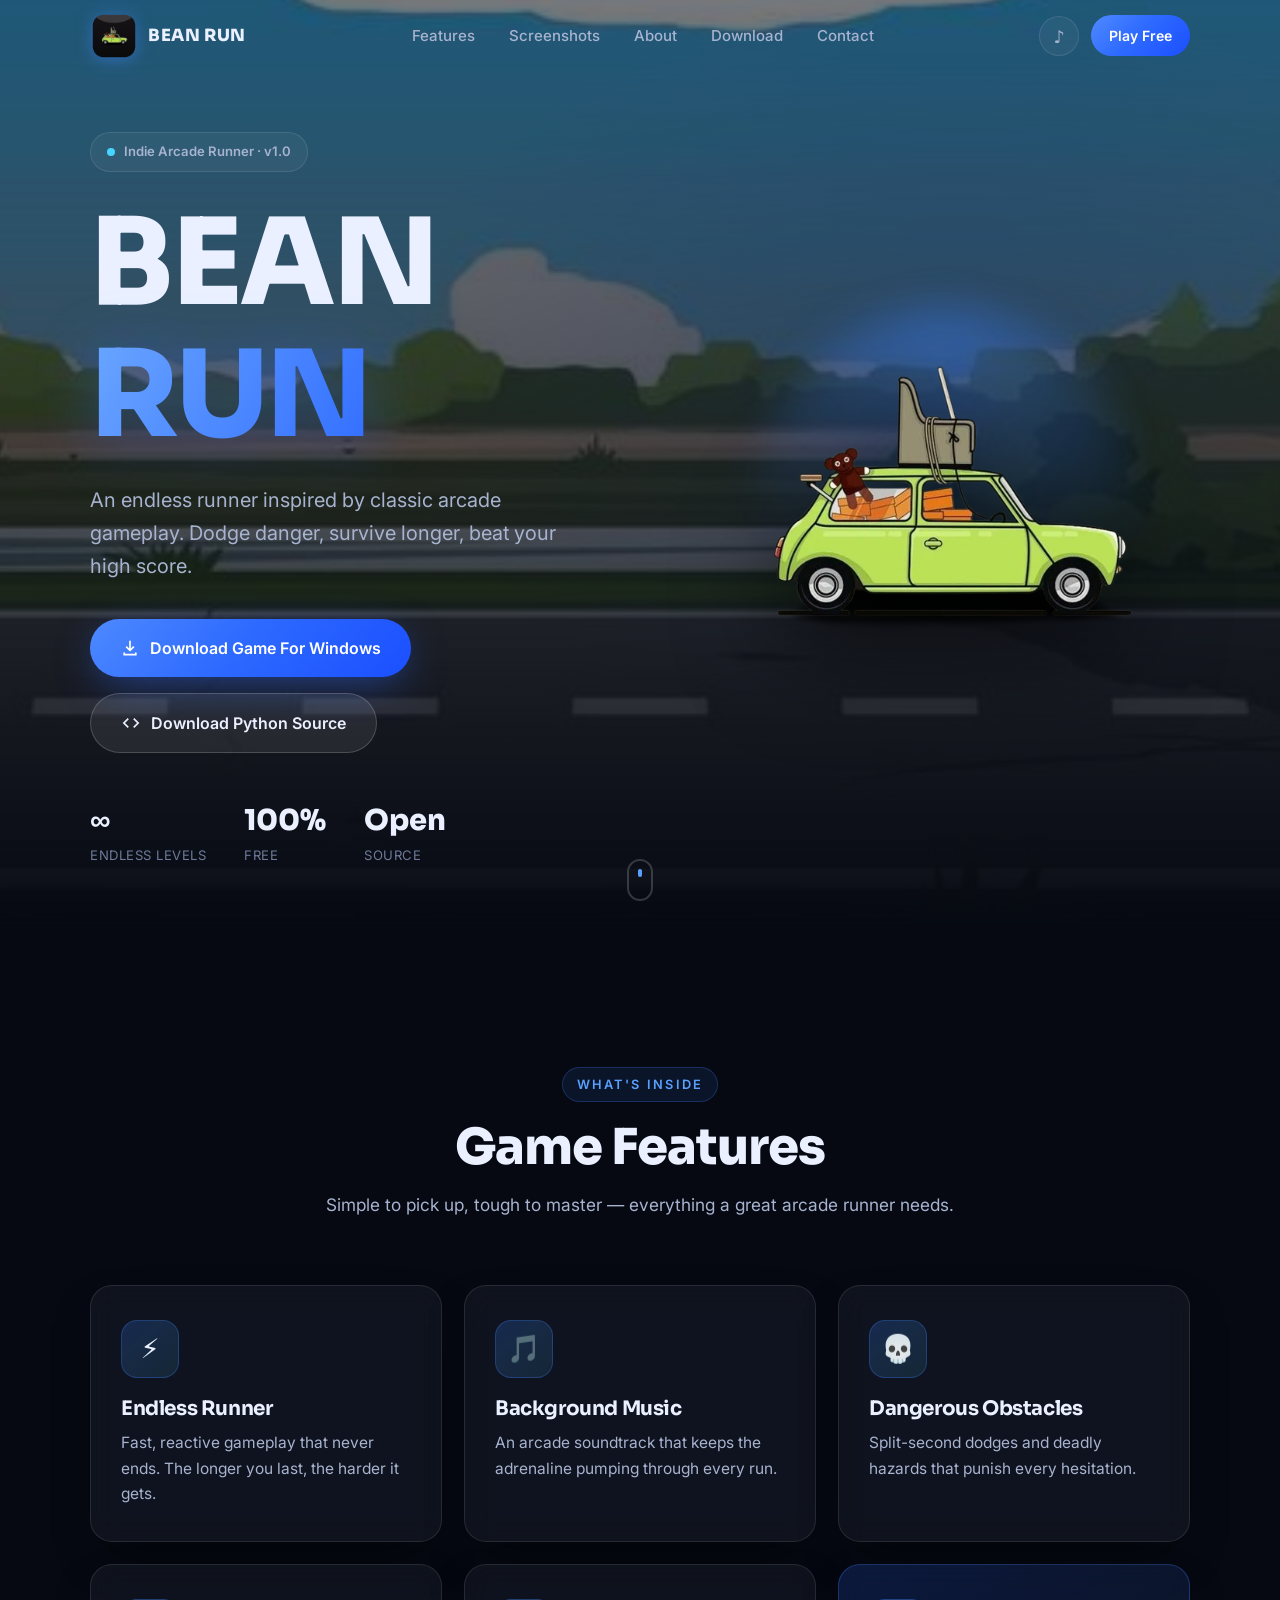
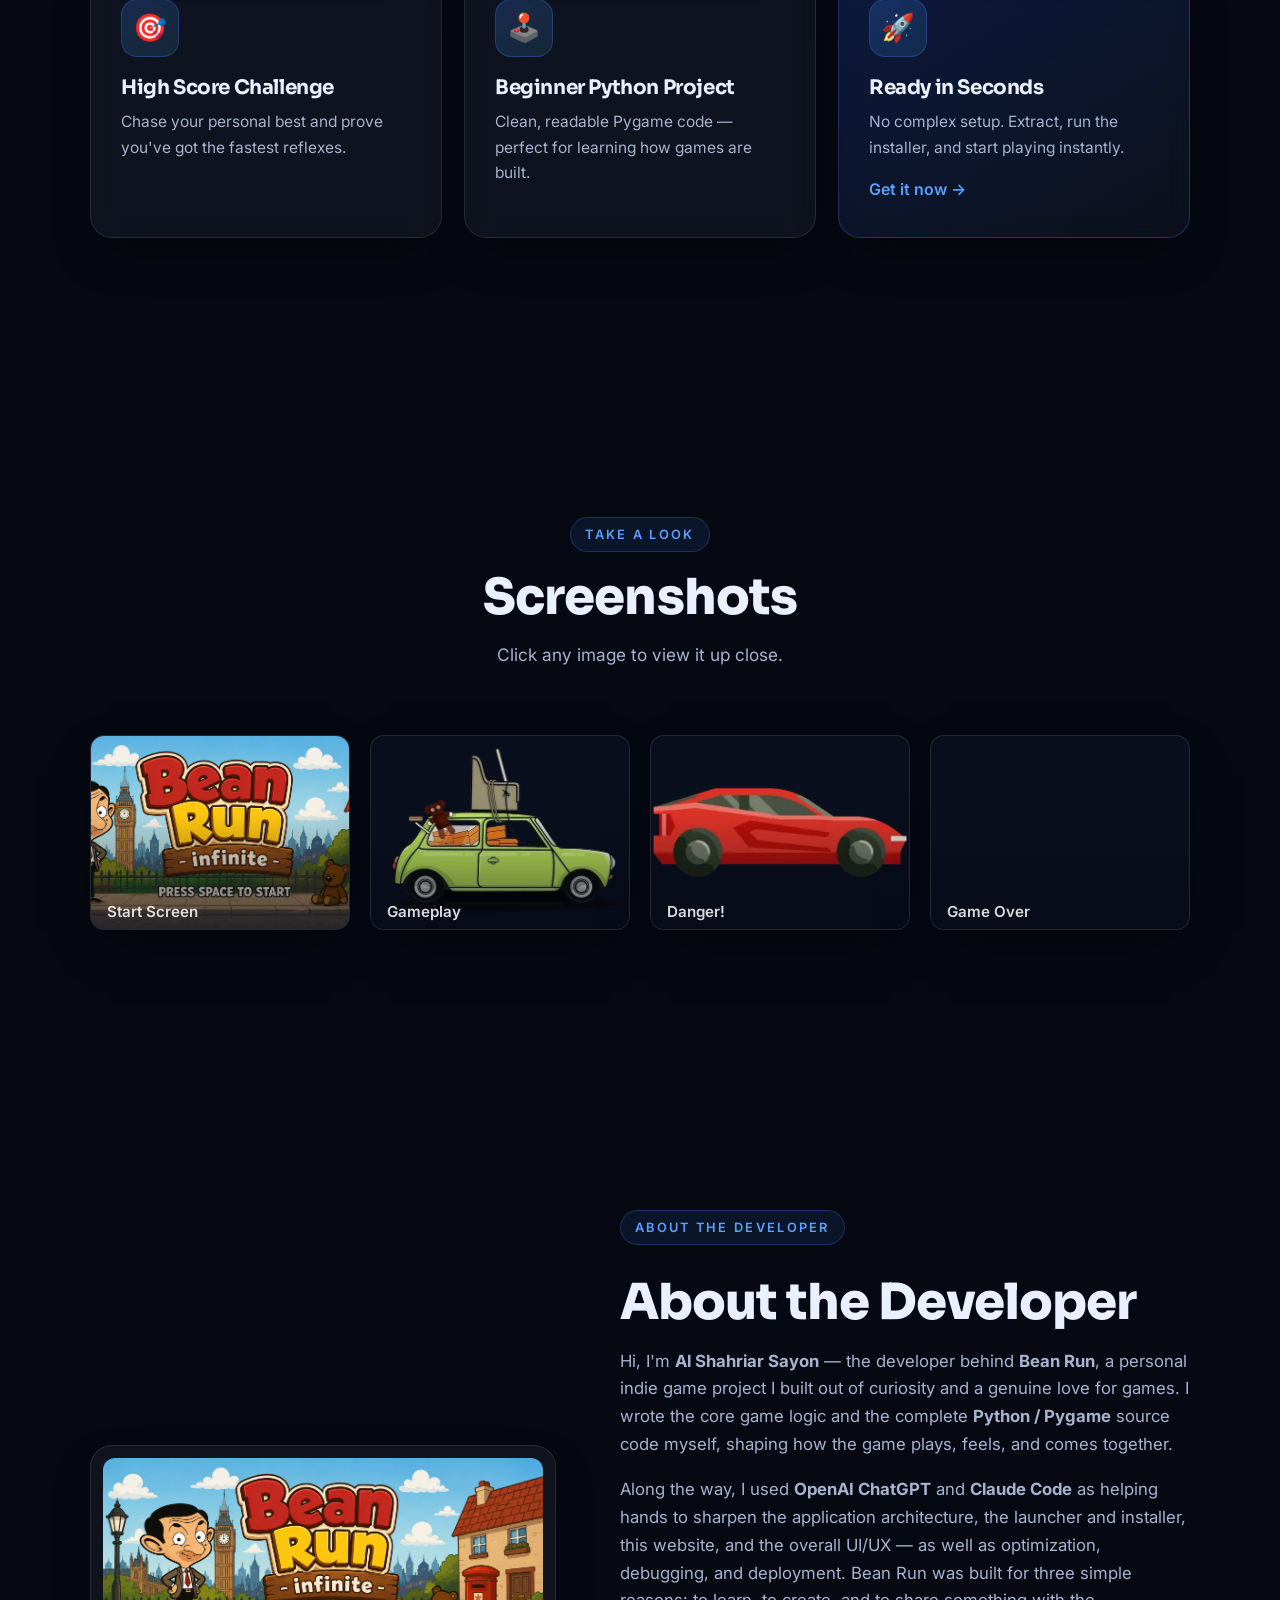
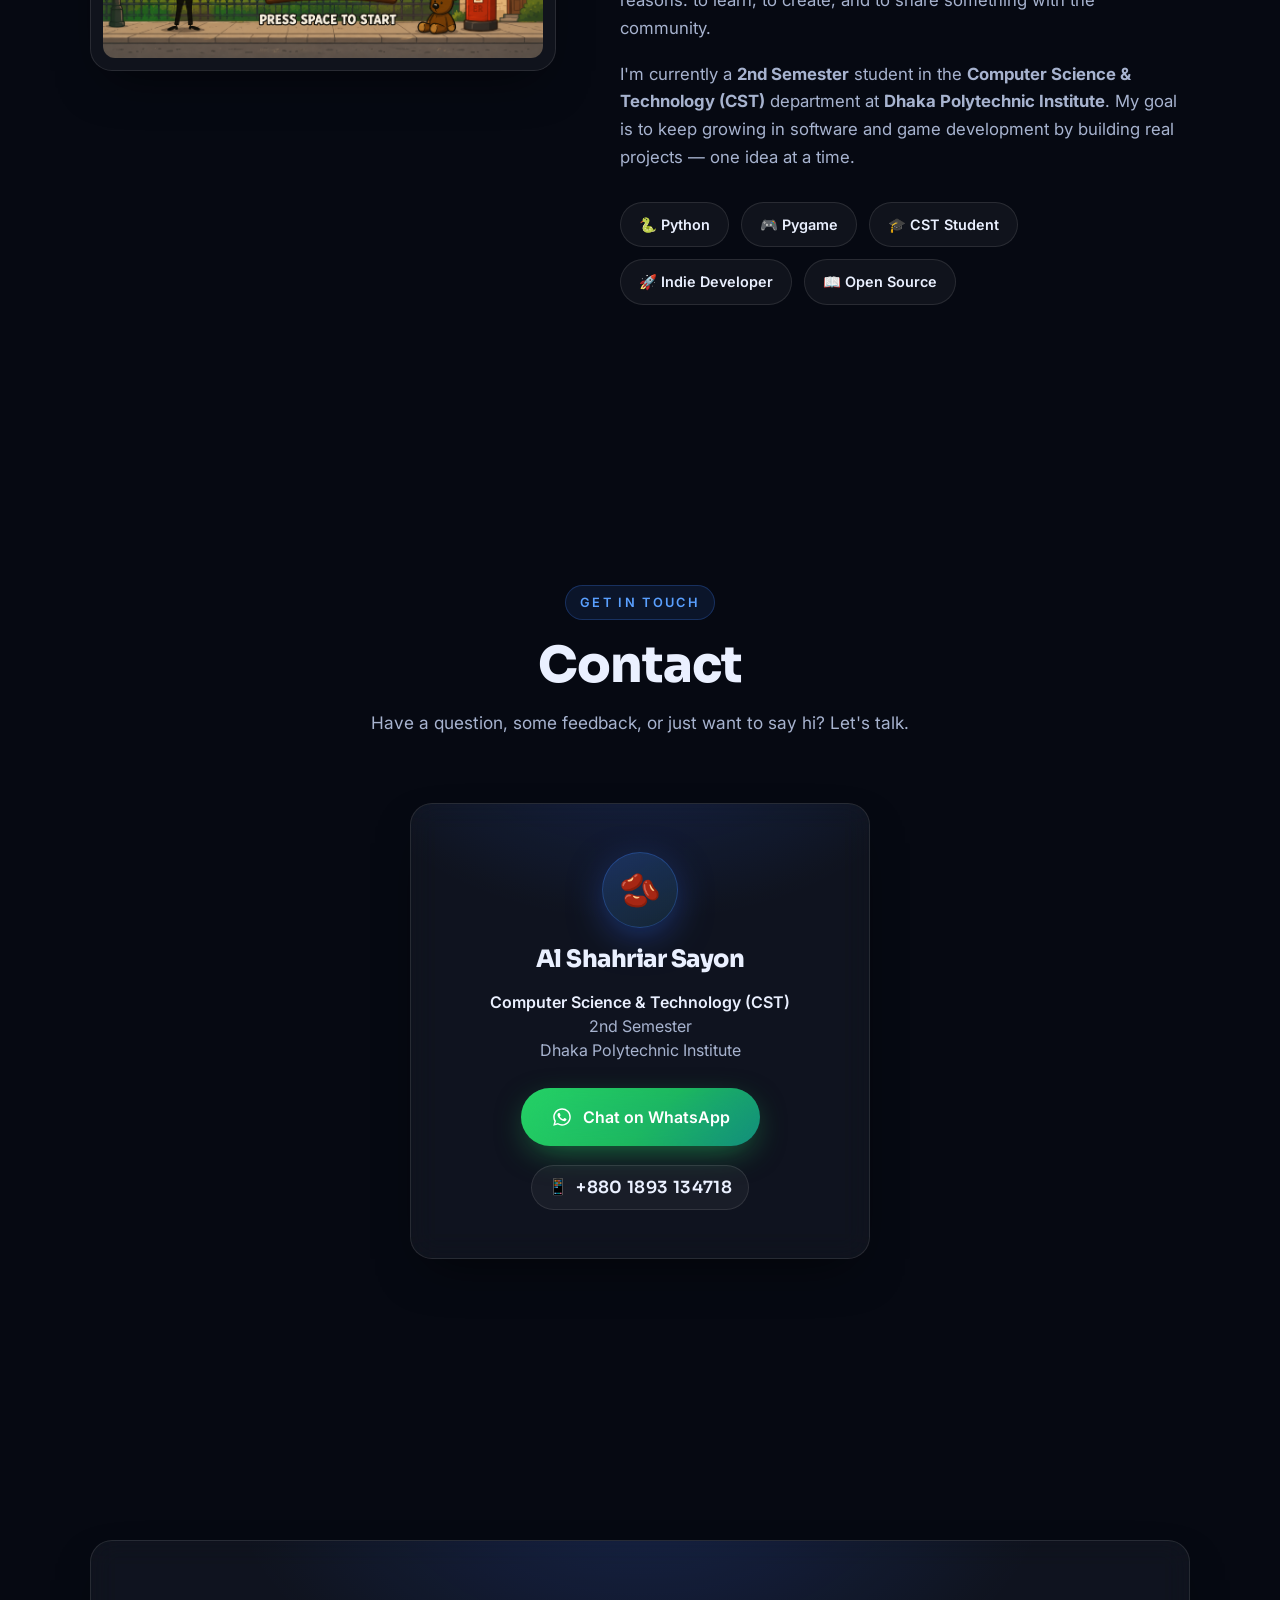
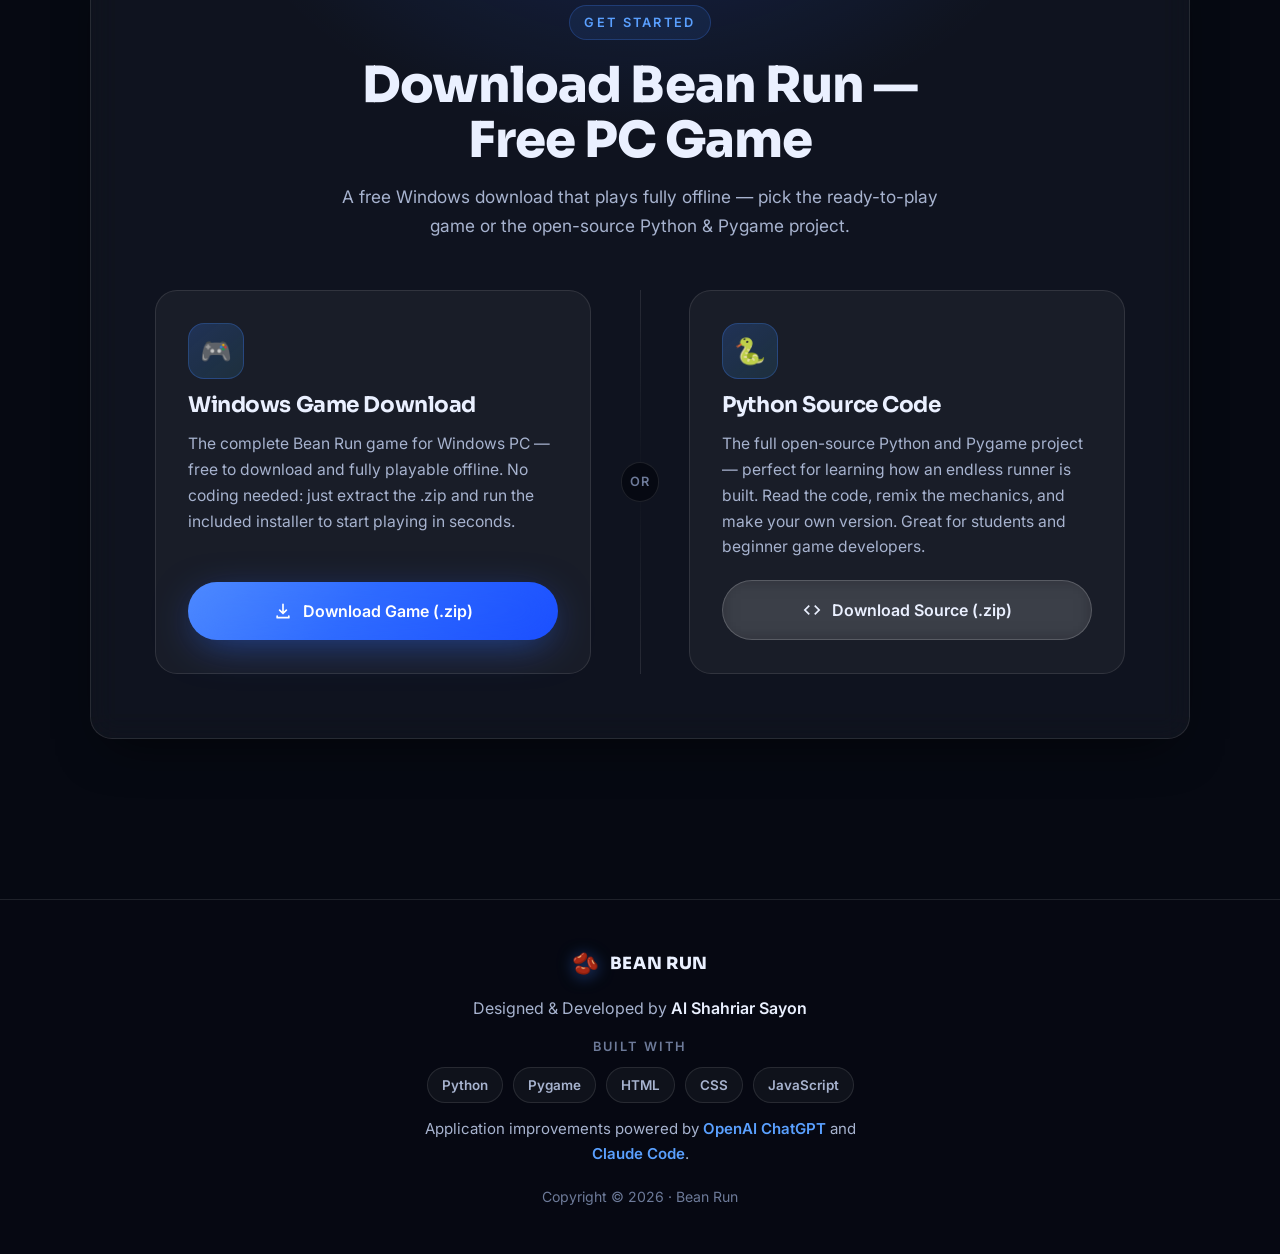
==== commit 96fa04f9: "Update index.html" ====
--- a/index.html
+++ b/index.html
@@ -173,7 +173,7 @@
   <header class="nav" id="nav">
     <div class="nav__inner container">
       <a href="#hero" class="nav__brand" aria-label="Bean Run home">
-       <span class="nav__logo"><img src="assets/icon.png" alt="Bean Run Logo" style="width:48px;height:auto;display:block;"></span>
+       <span class="nav__logo"><img src="assets/icon.ico" alt="Bean Run Logo" style="width:48px;height:auto;display:block;"></span>
         <span class="nav__name">BEAN&nbsp;RUN</span>
       </a>
 
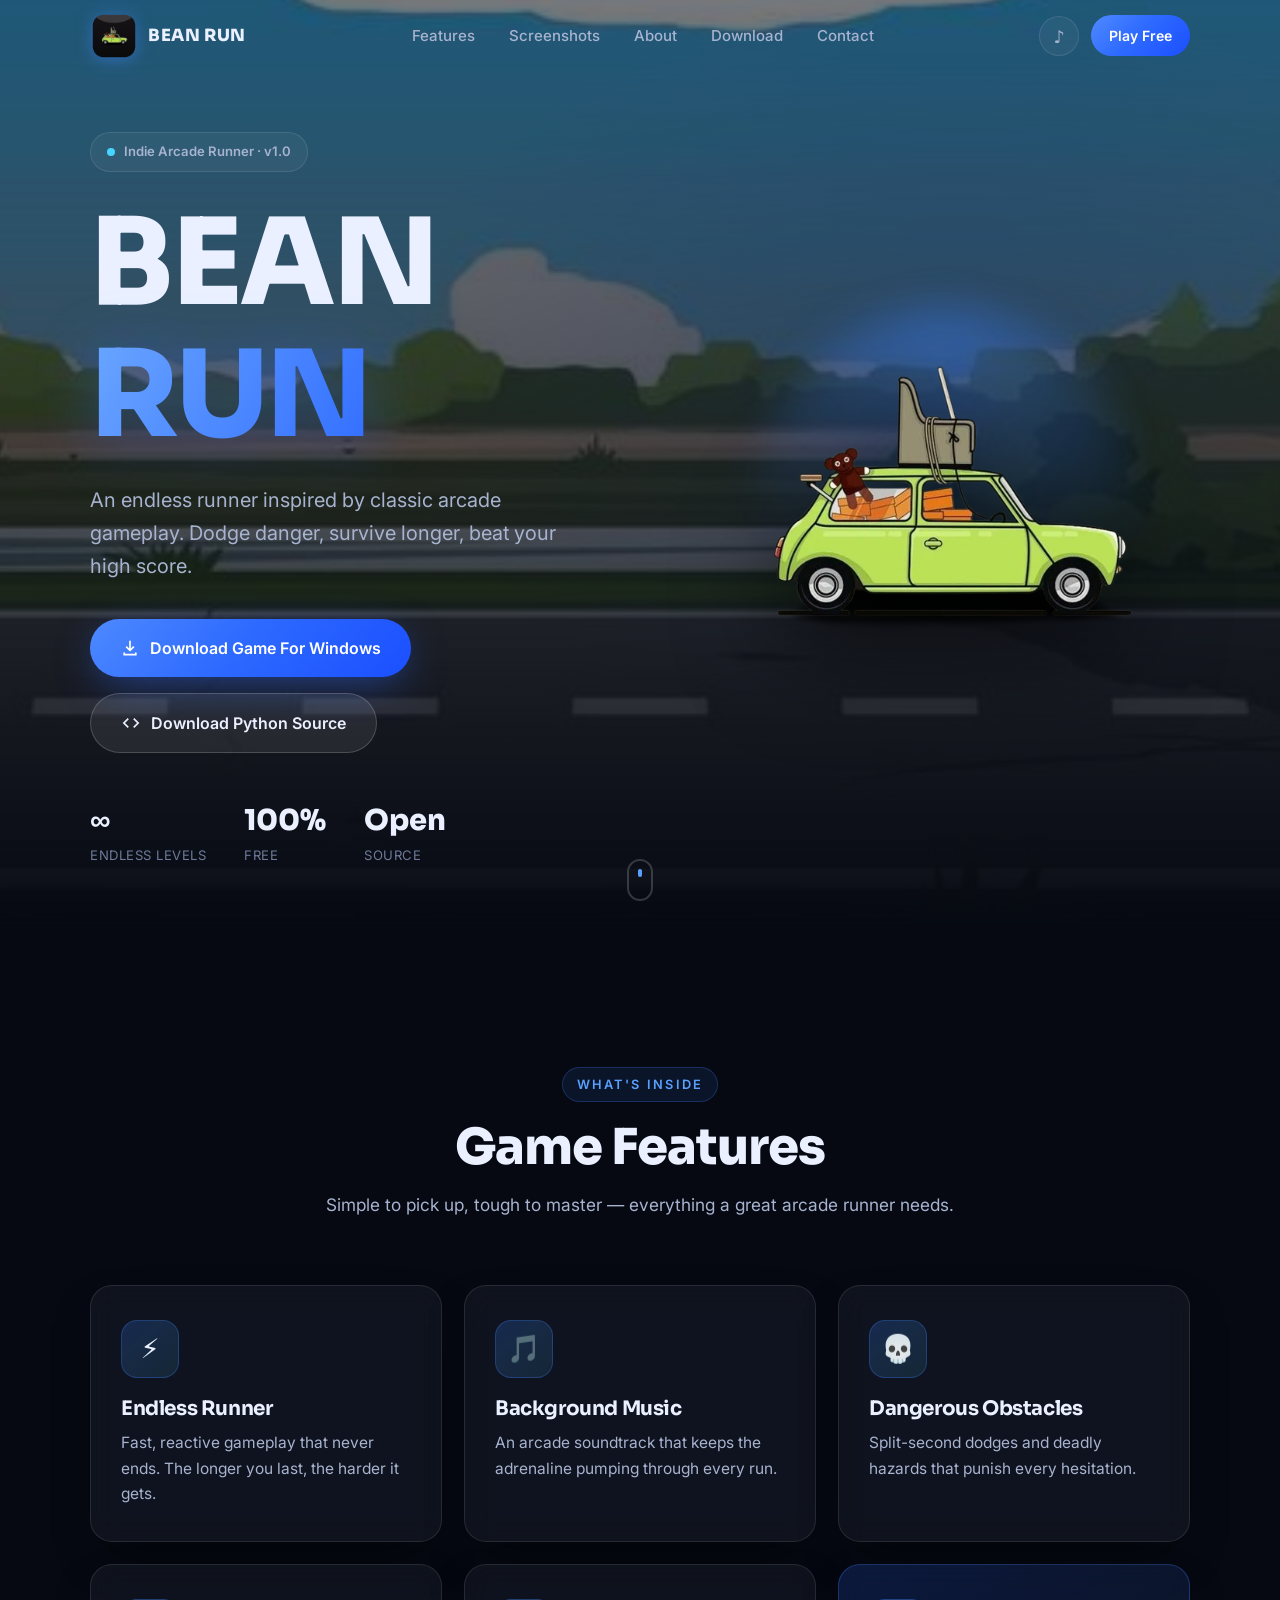
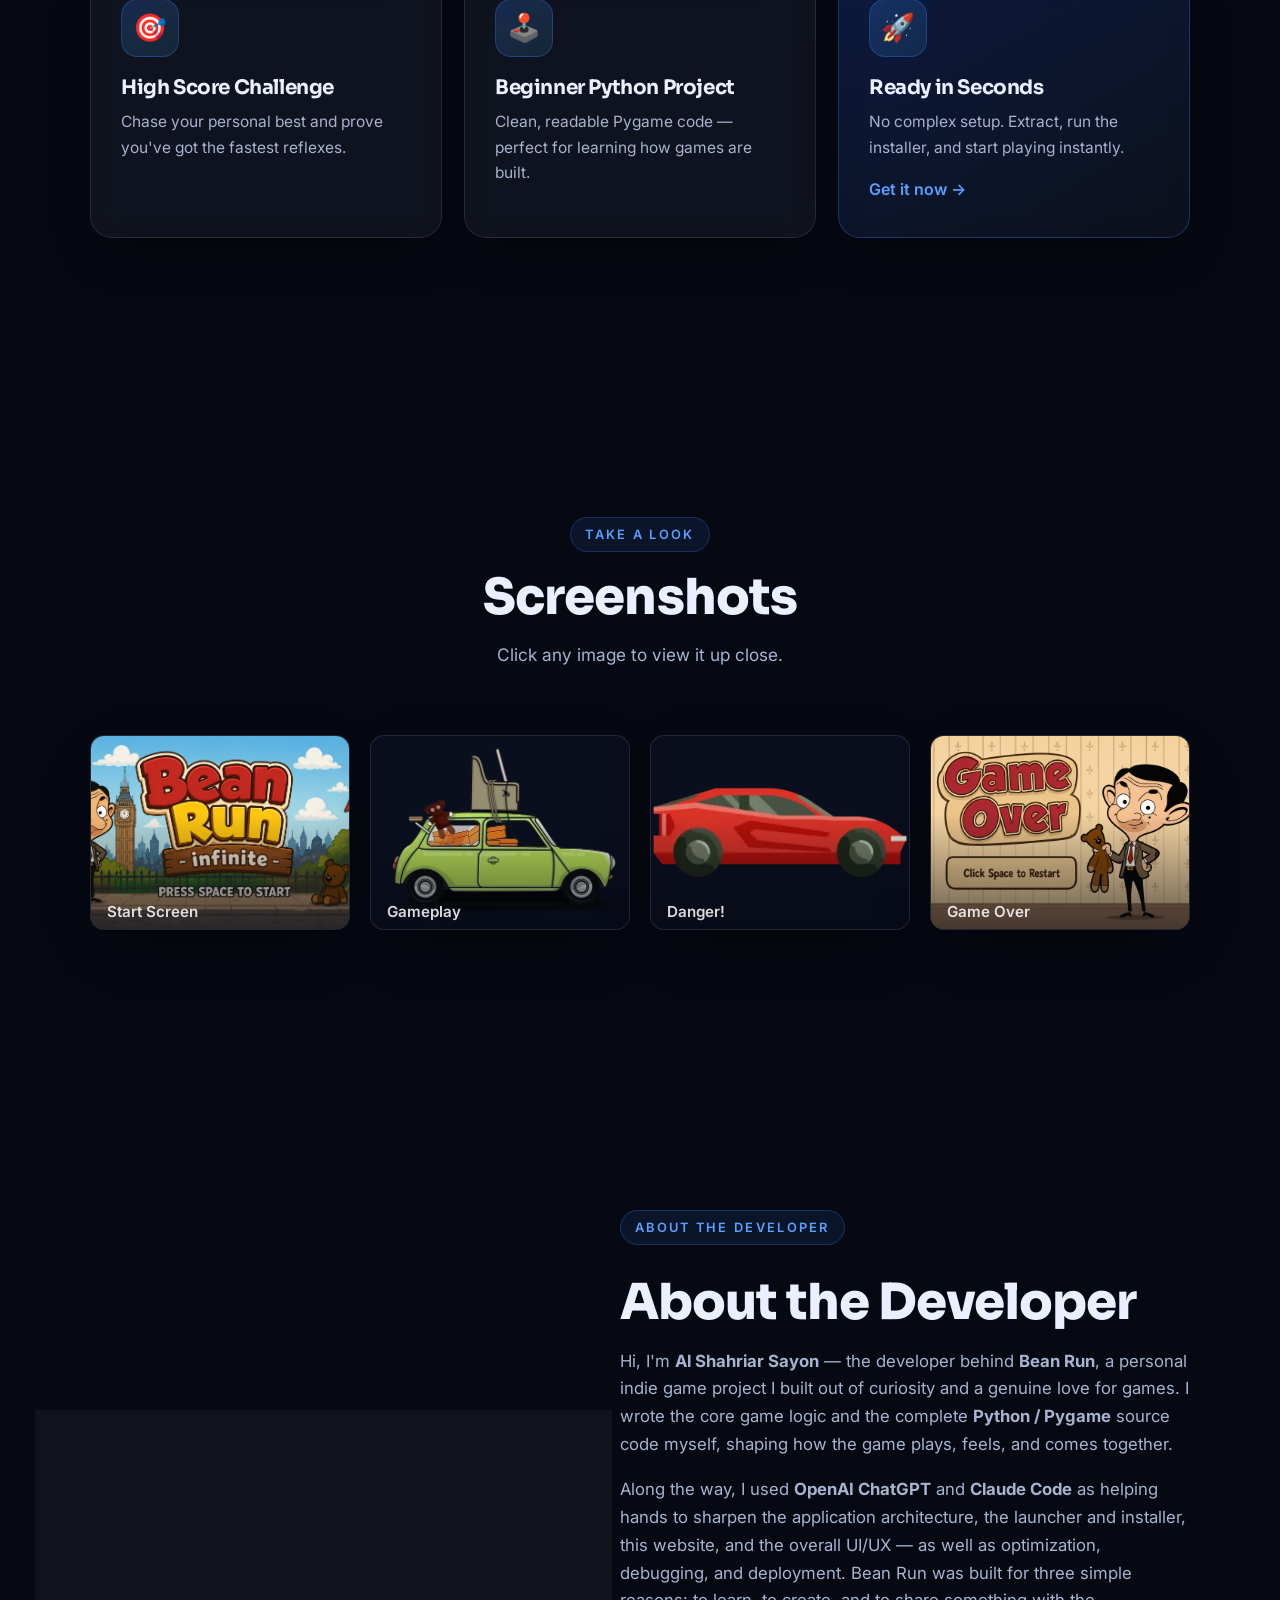
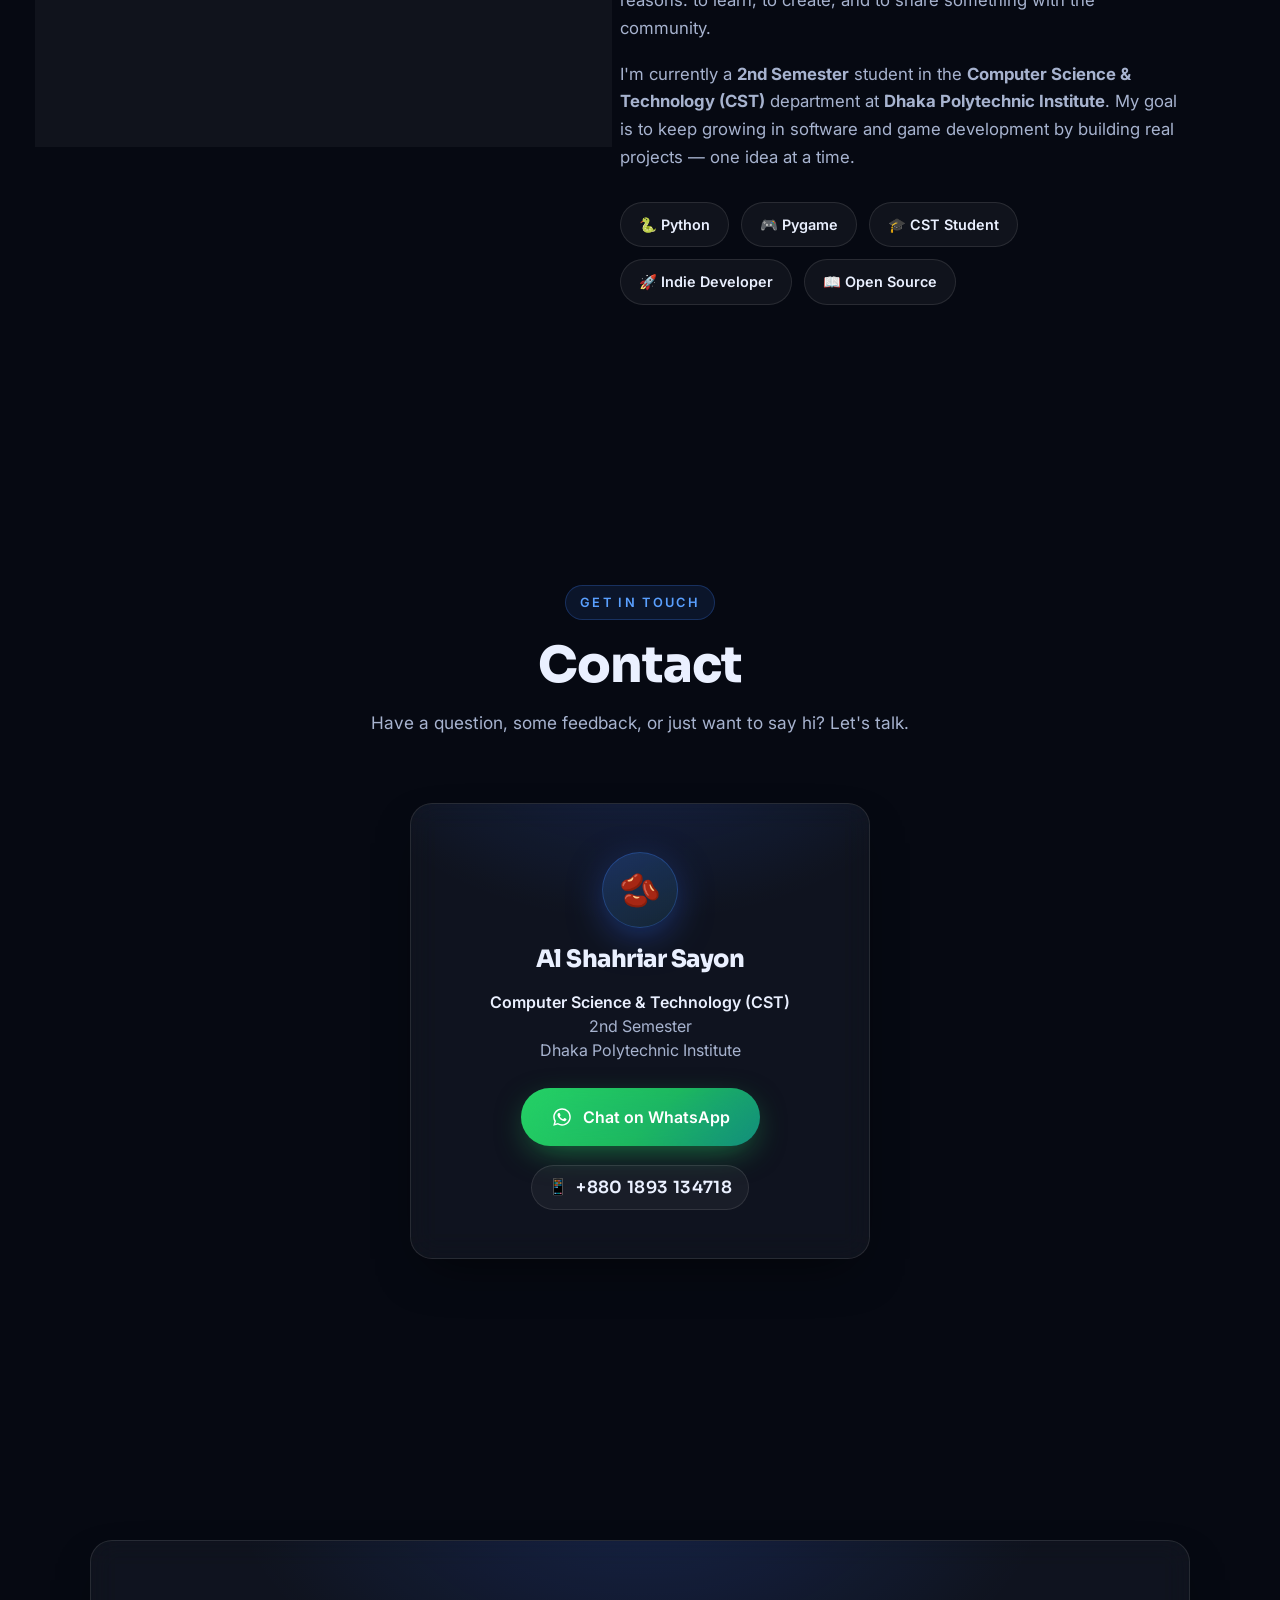
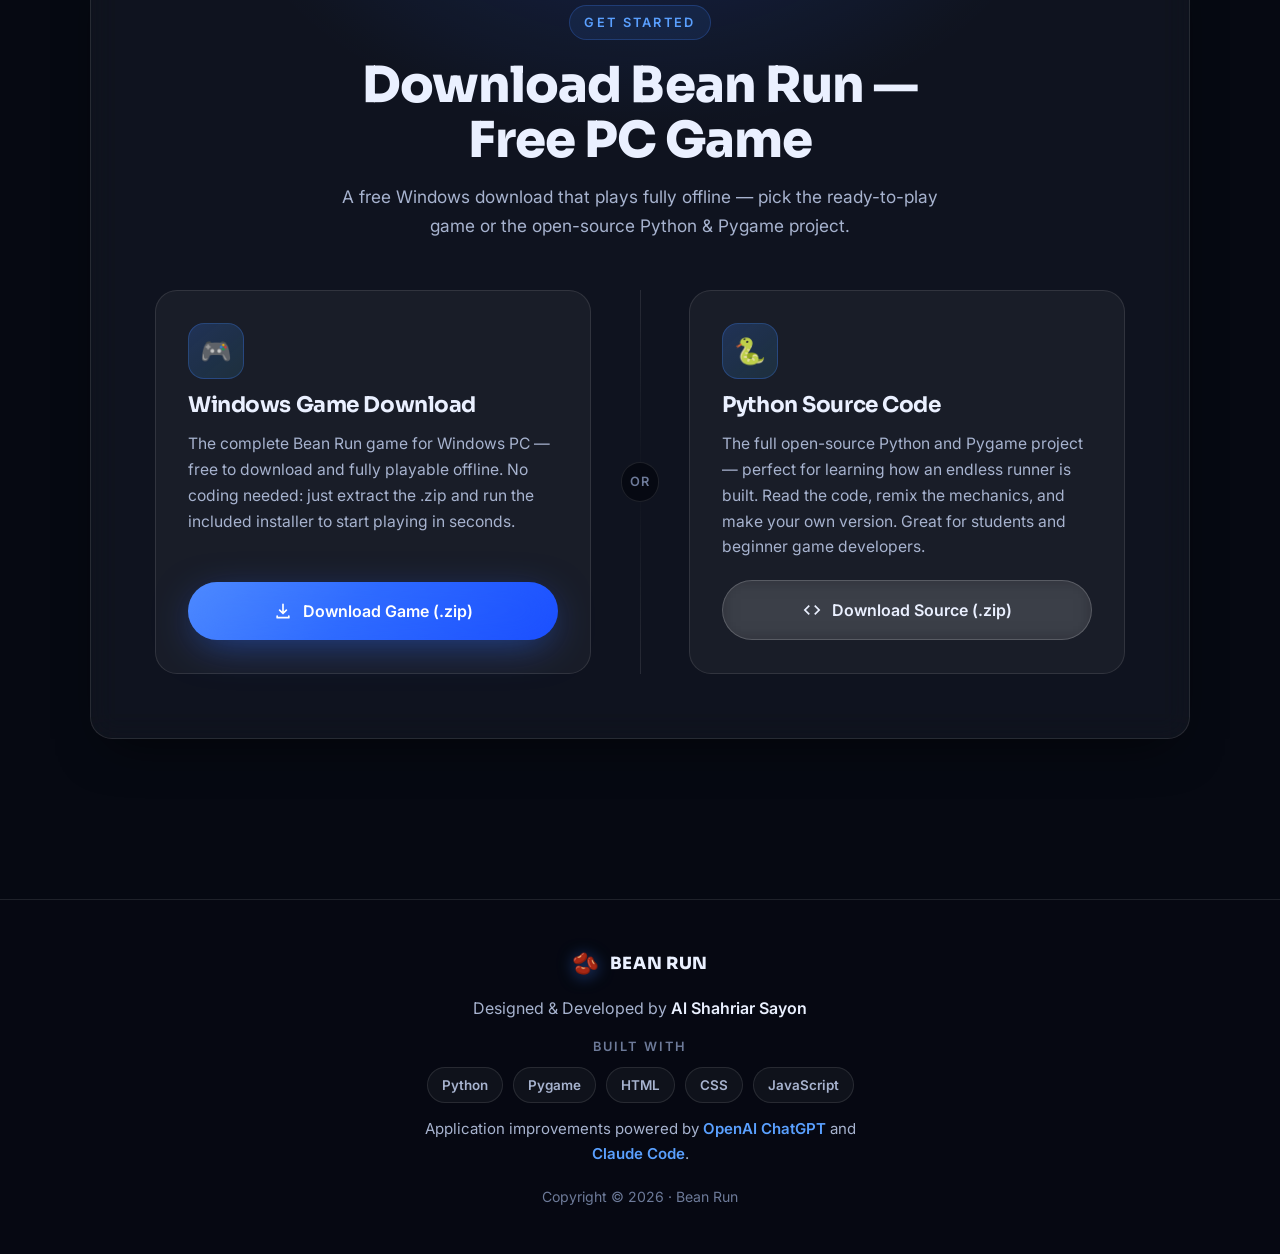
==== commit 37a7ac0a: "Fix logo alt text and adjust height style Updated logo image alt attribute and height style." ====
--- a/index.html
+++ b/index.html
@@ -173,7 +173,8 @@
   <header class="nav" id="nav">
     <div class="nav__inner container">
       <a href="#hero" class="nav__brand" aria-label="Bean Run home">
-       <span class="nav__logo"><img src="assets/icon.ico" alt="Bean Run Logo" style="width:48px;height:auto;display:block;"></span>
+       <span class="nav__logo"><img src="assets/icon.ico" alt="" style="width:48px;height:48px;display:block;">
+       </span>
         <span class="nav__name">BEAN&nbsp;RUN</span>
       </a>
 
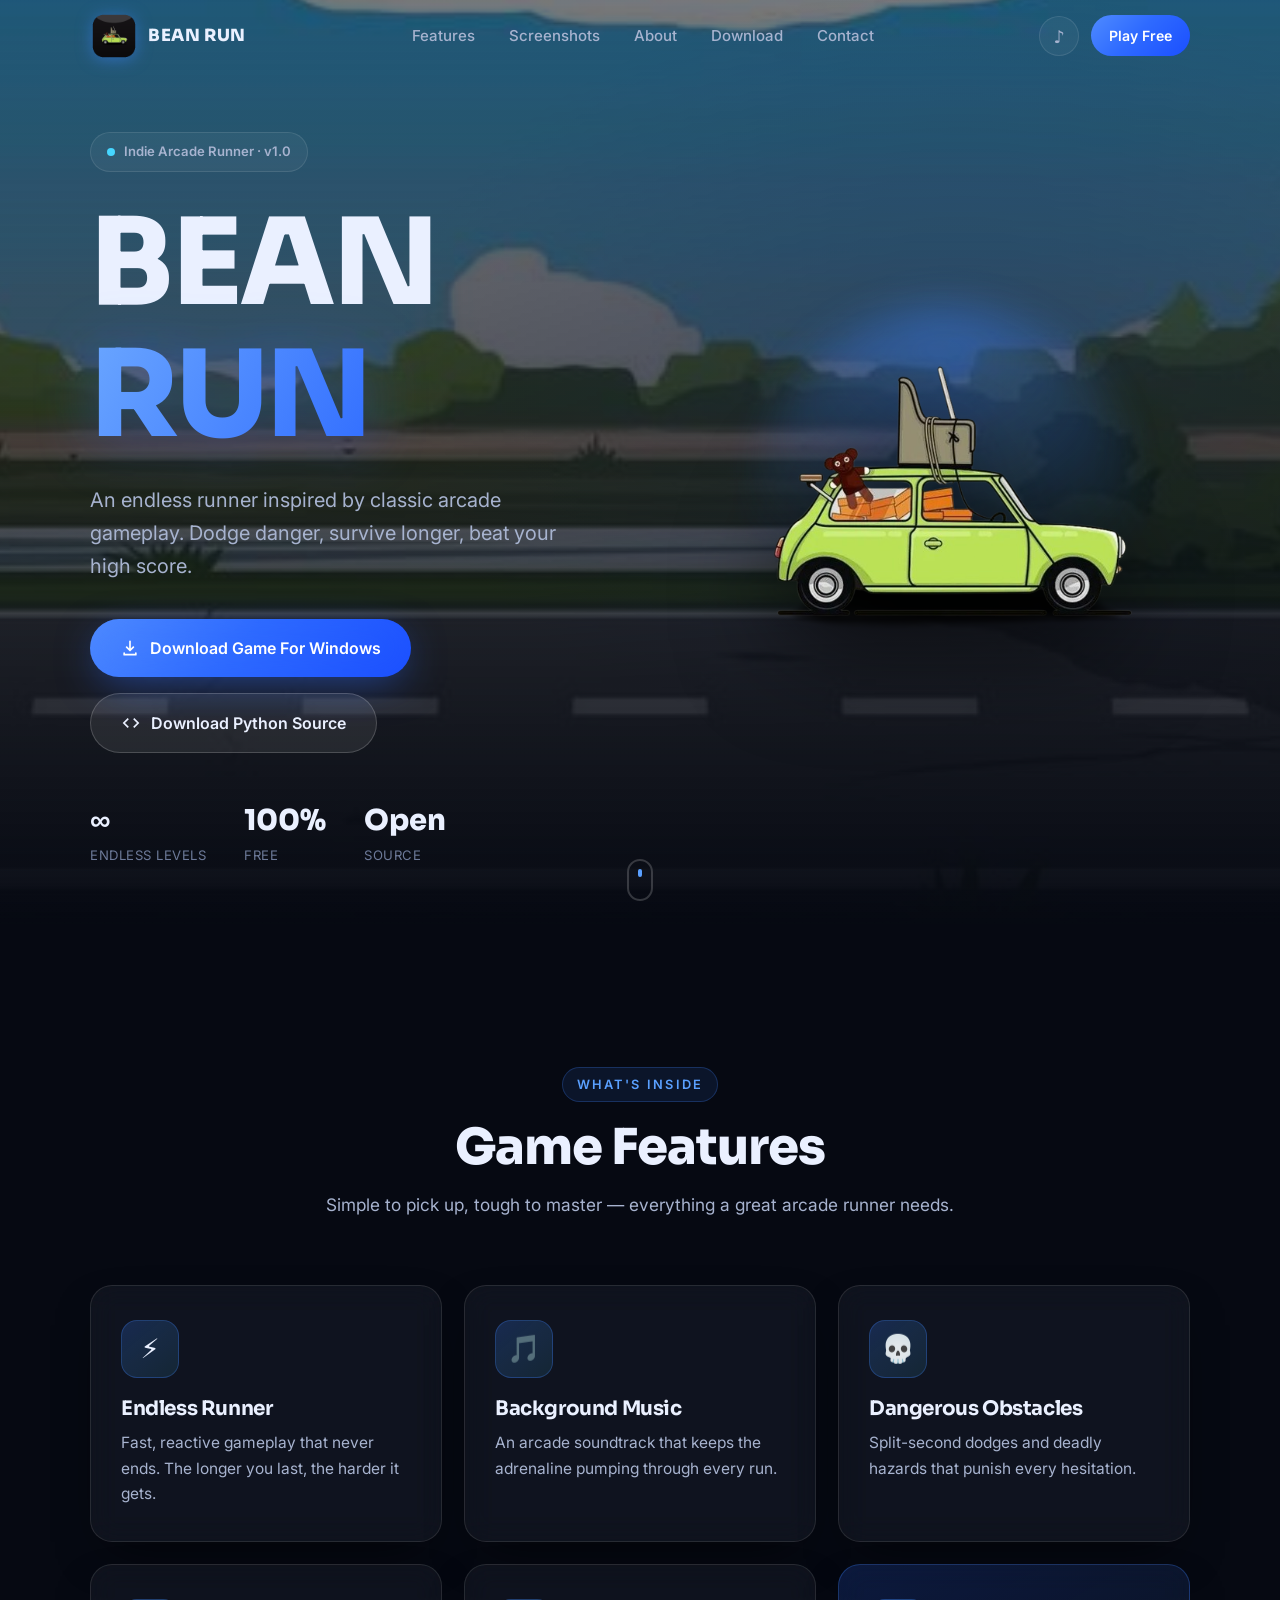
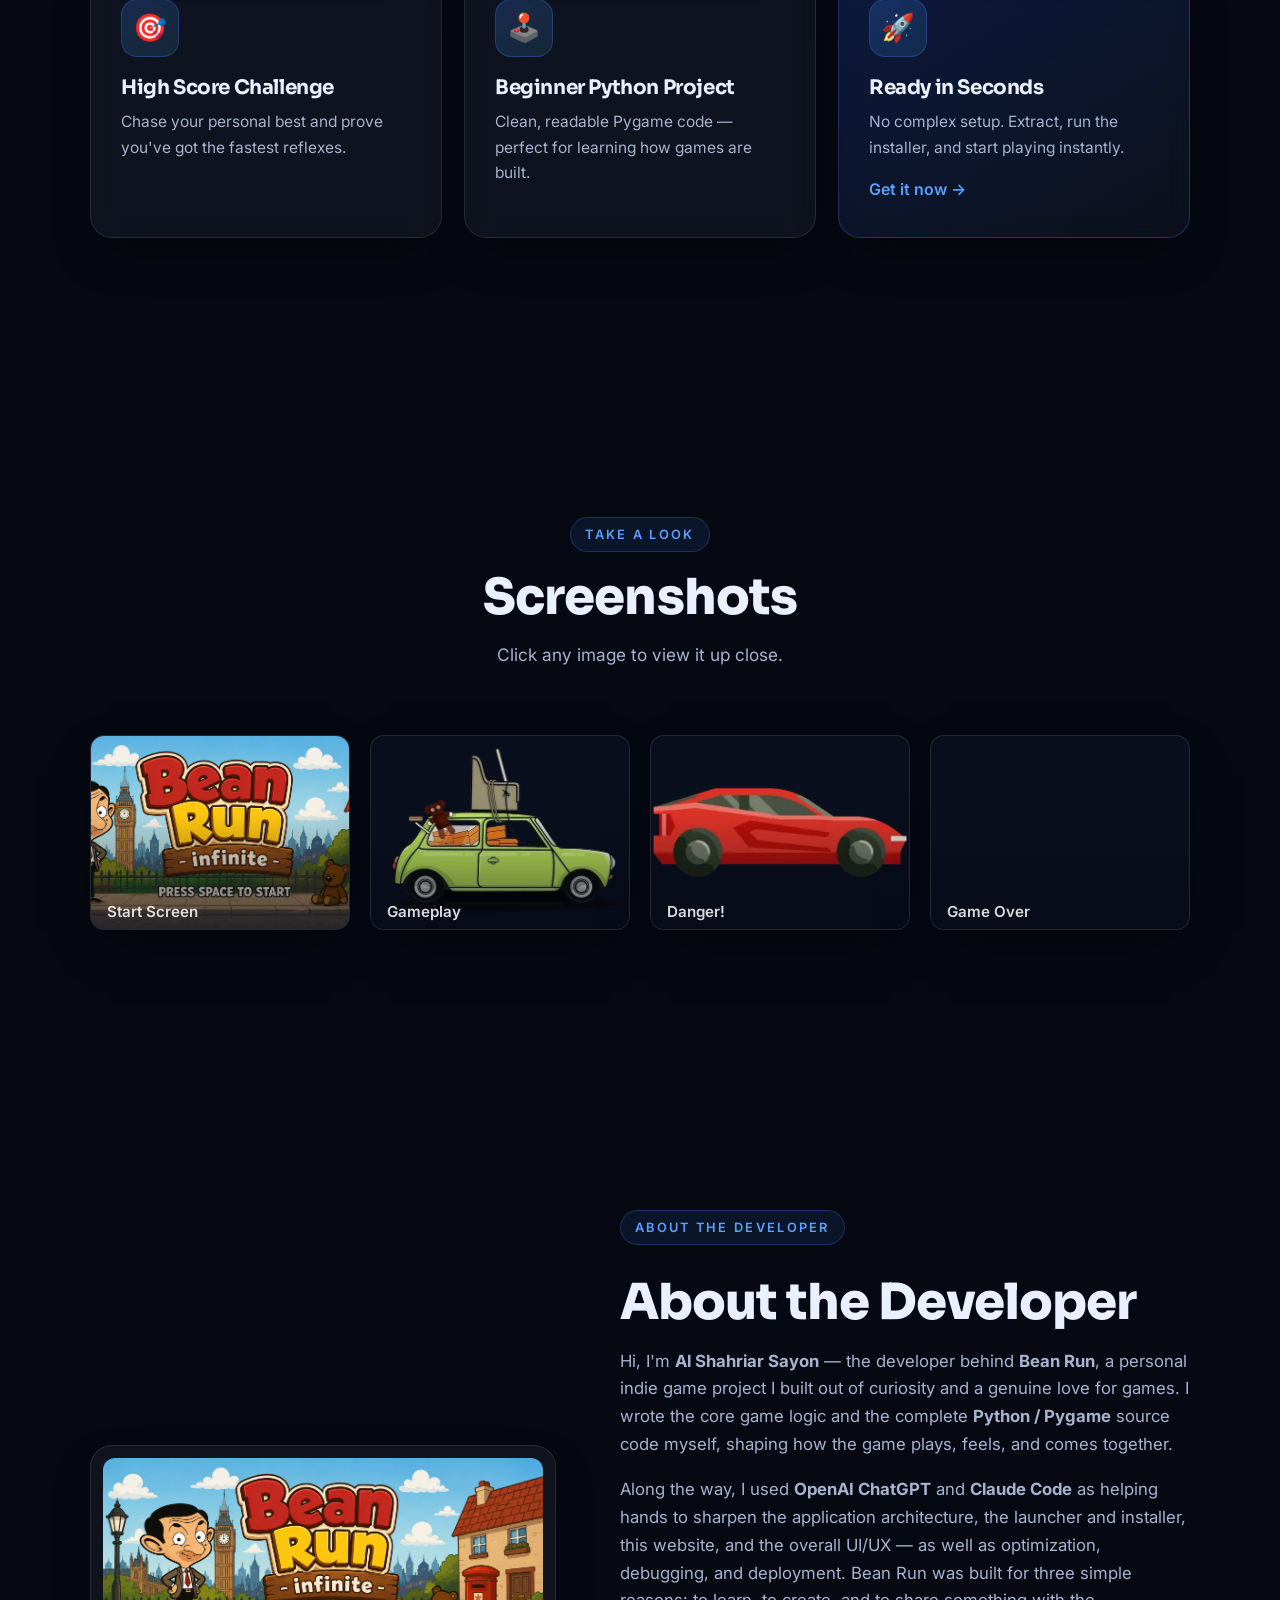
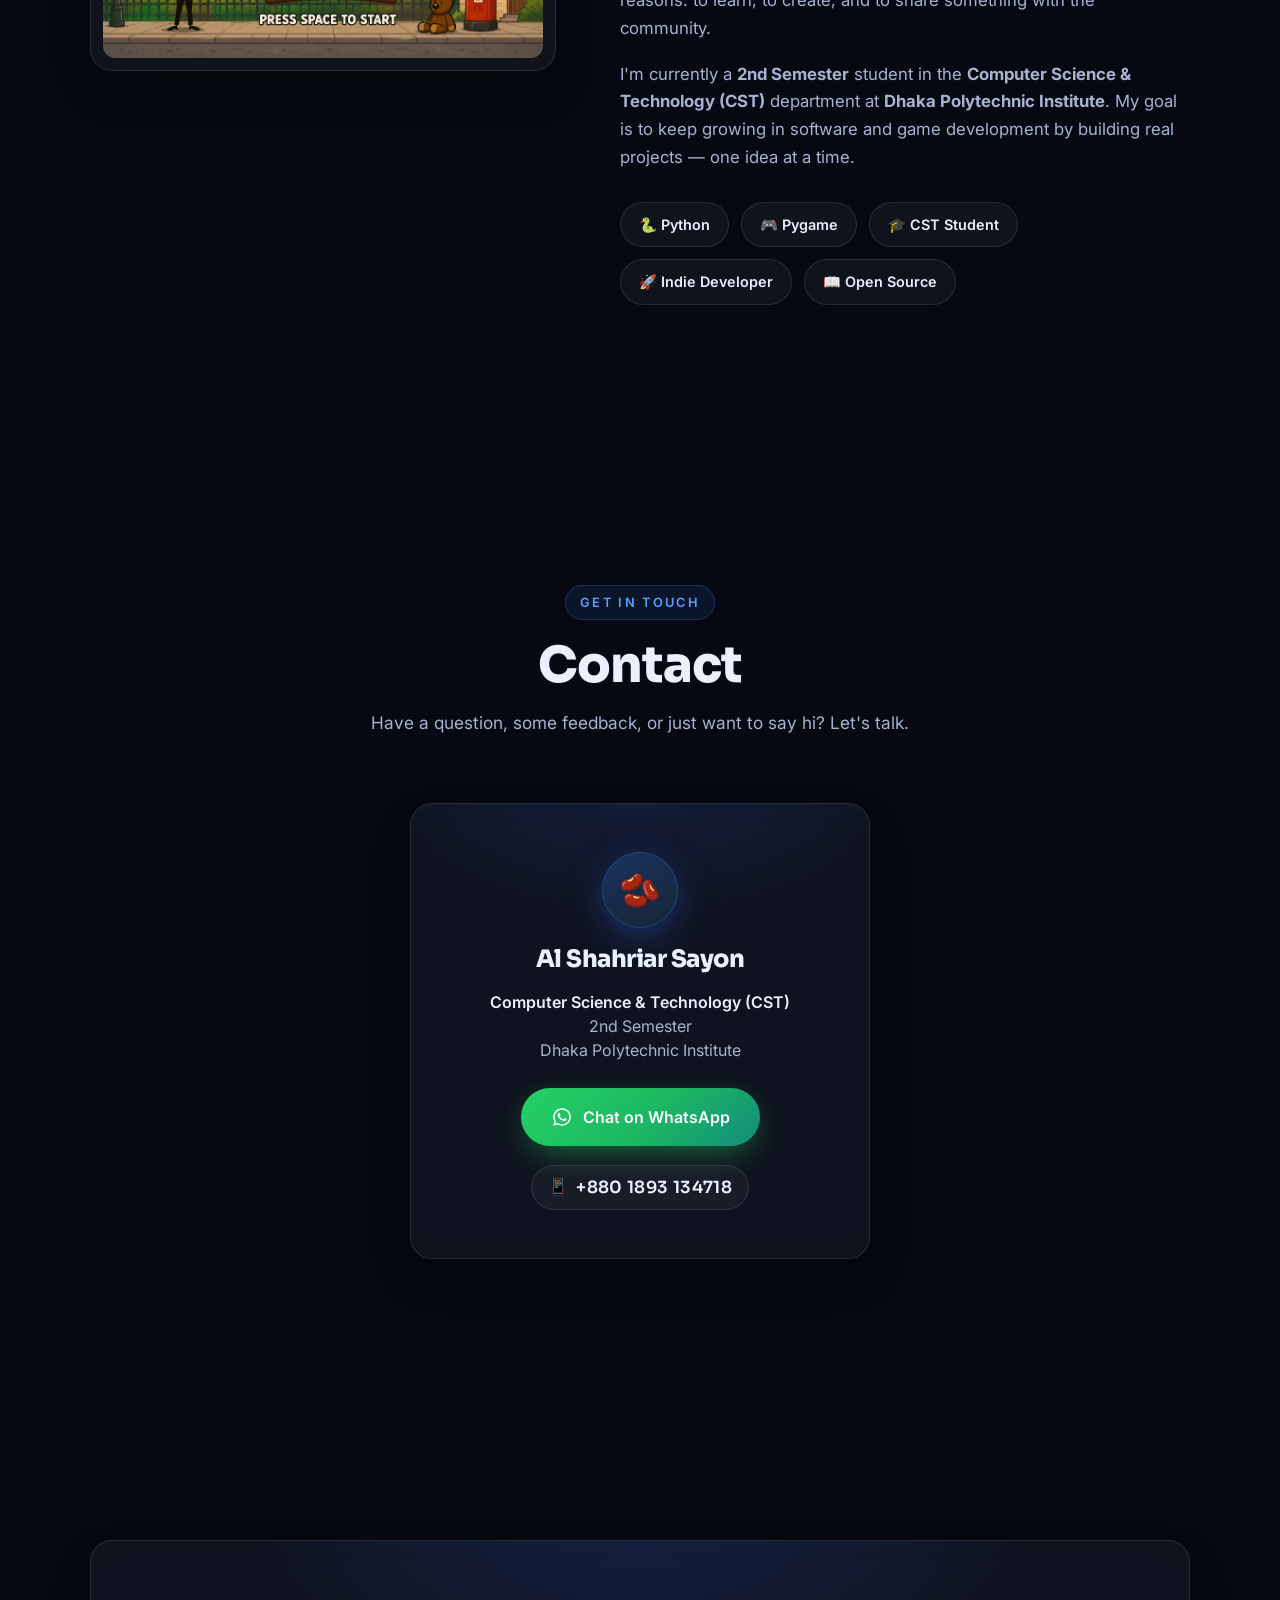
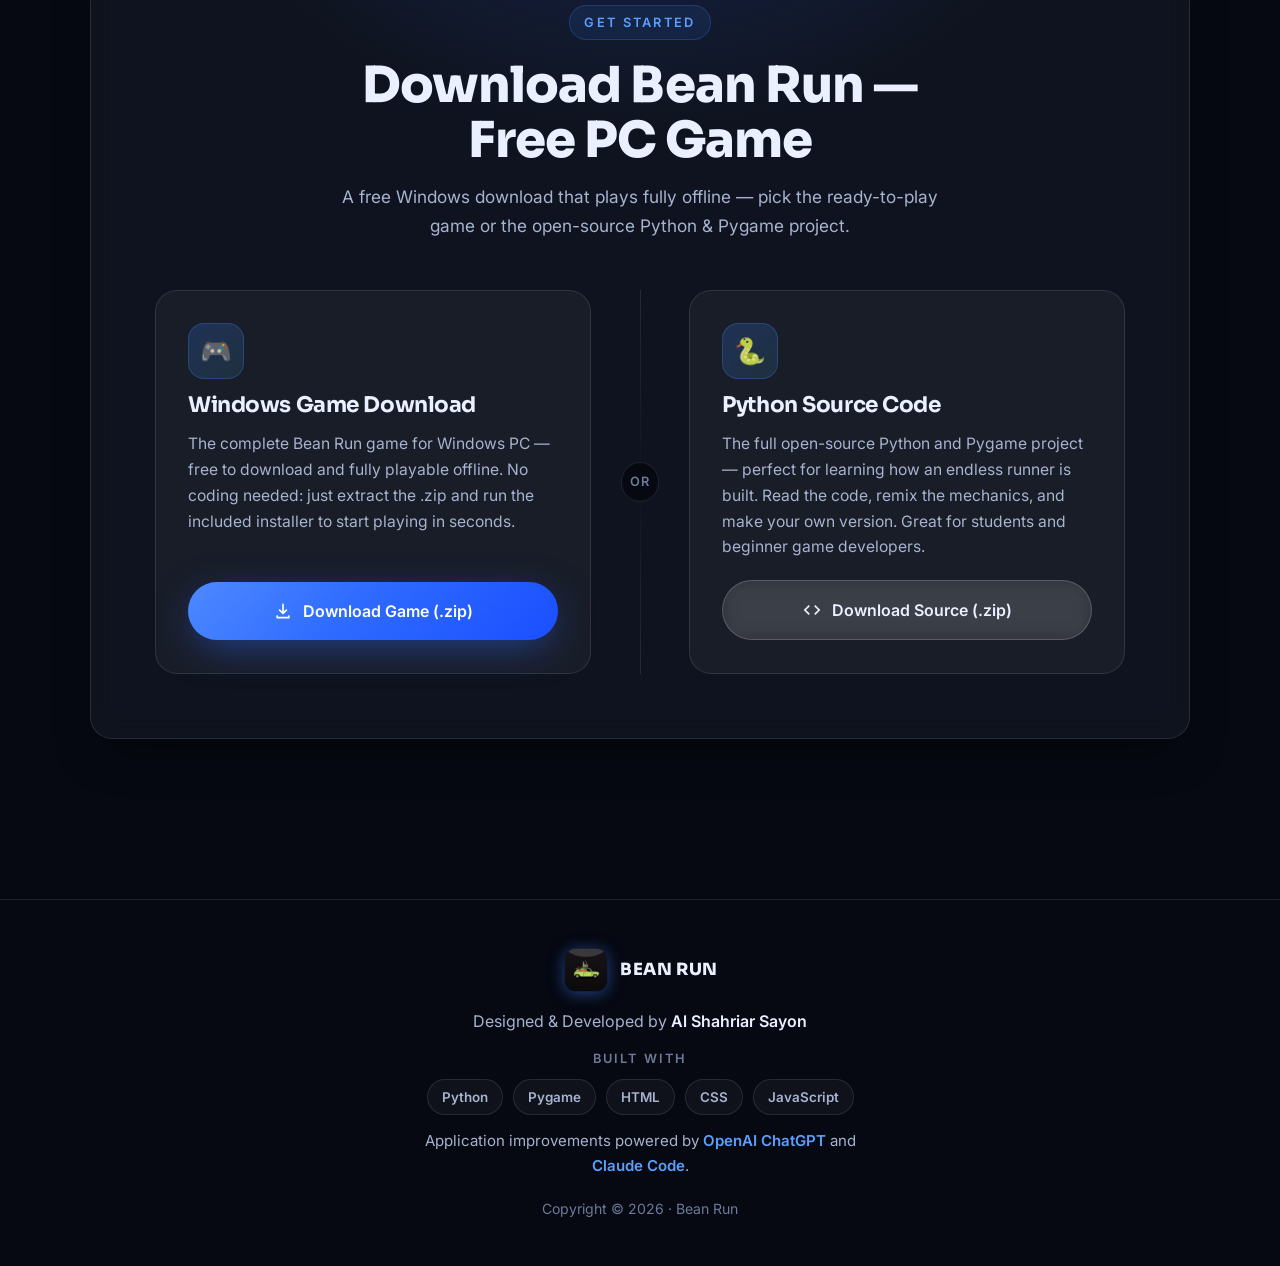
==== commit 8bc376f8: "Update index.html" ====
--- a/index.html
+++ b/index.html
@@ -480,7 +480,7 @@
   <footer class="footer" aria-label="Site footer">
     <div class="container footer__inner">
       <div class="footer__brand">
-        <span class="nav__logo">🫘</span>
+       <span class="nav__logo"><img src="assets/icon.ico" alt="" style="width:48px;height:48px;display:block;"></span>
         <span class="nav__name">BEAN&nbsp;RUN</span>
       </div>
 
